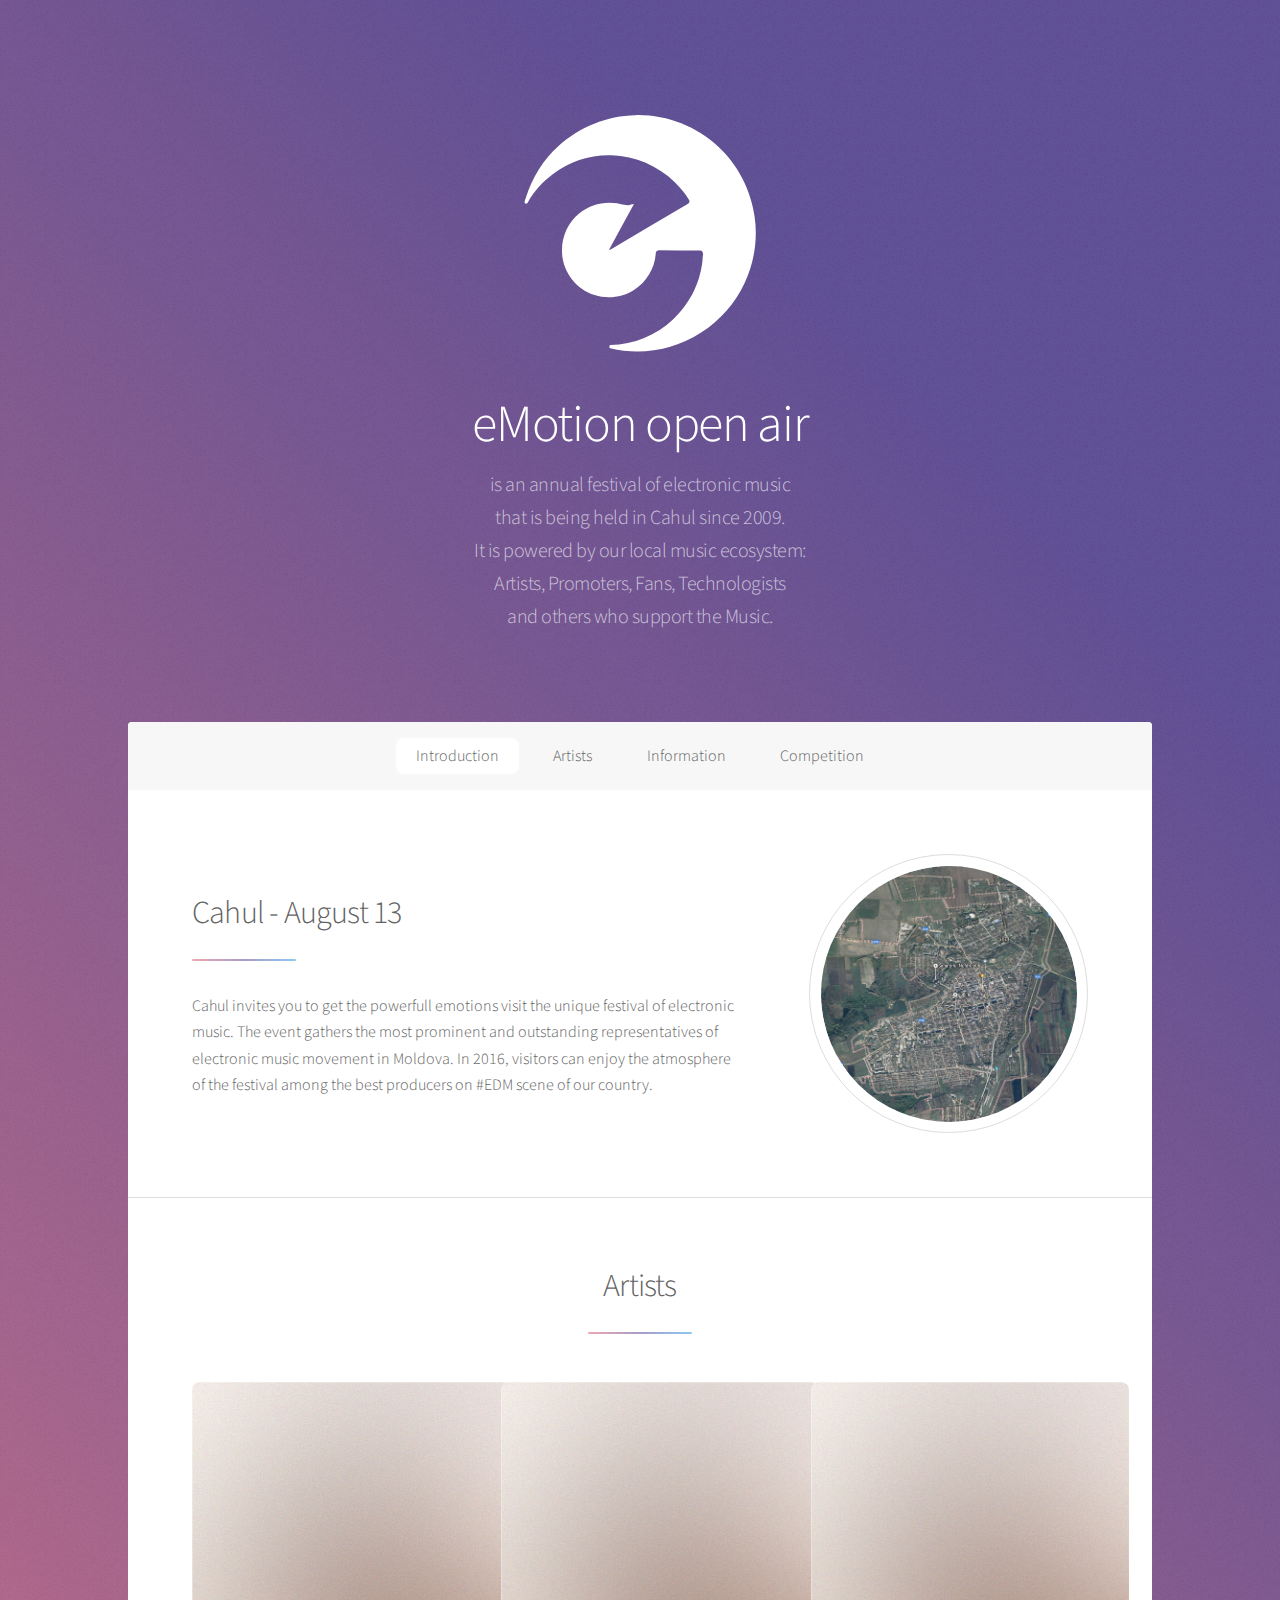
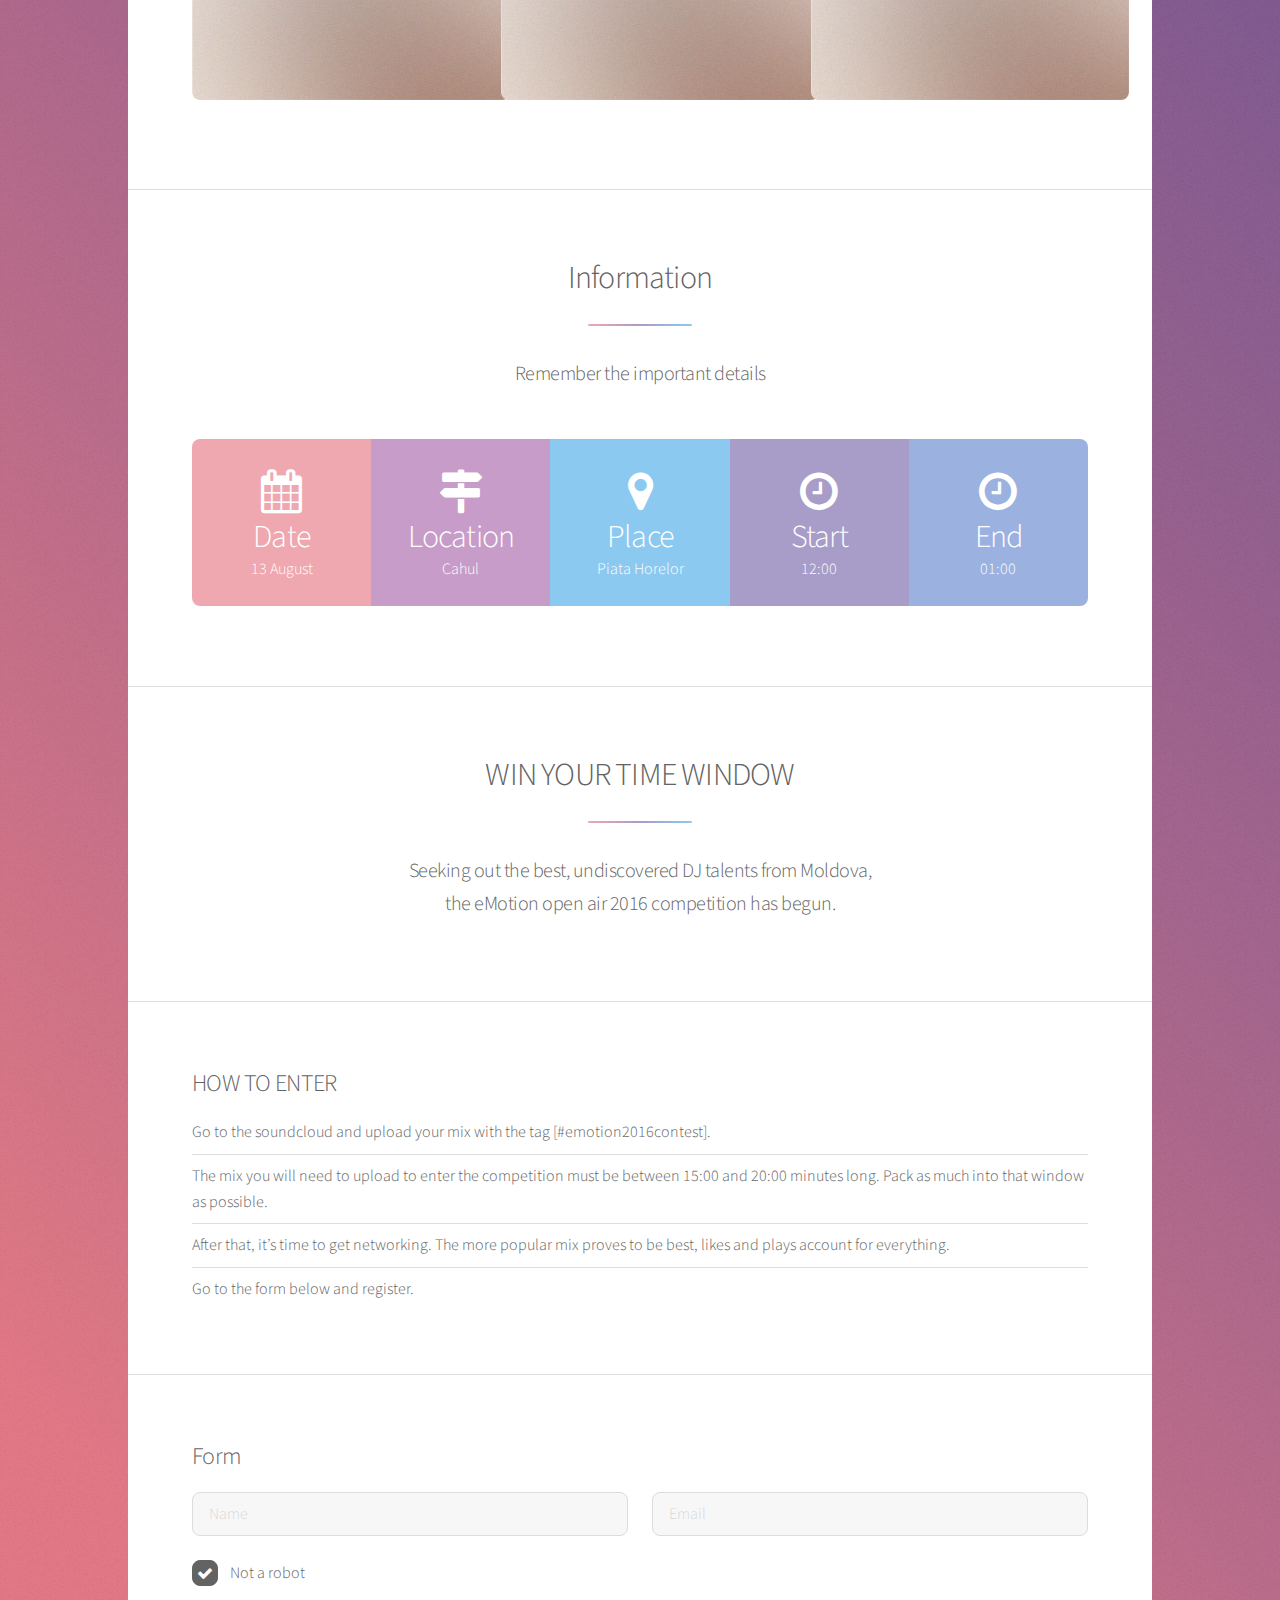
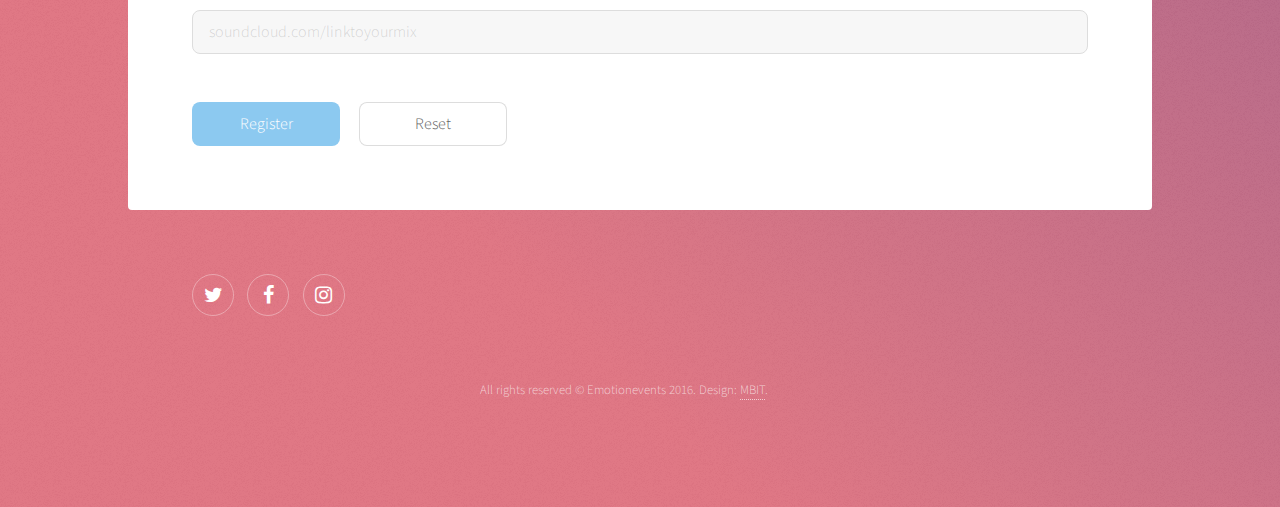
==== index.html @ 726da967 "a" ====
<!DOCTYPE HTML>
<html>
	<head>
		<title>eMotion open air 2016</title>
		<meta charset="utf-8" />
		<meta name="viewport" content="width=device-width, initial-scale=1" />
		<!--[if lte IE 8]><script src="assets/js/ie/html5shiv.js"></script><![endif]-->
		<link rel="stylesheet" href="assets/css/main.css" />
		<link rel="icon" type="image/svg+xml" href="favicon.svg">
		<!--[if lte IE 9]><link rel="stylesheet" href="assets/css/ie9.css" /><![endif]-->
		<!--[if lte IE 8]><link rel="stylesheet" href="assets/css/ie8.css" /><![endif]-->
	</head>
	<body>

		<!-- Wrapper -->
			<div id="wrapper">

				<!-- Header -->
					<header id="header" class="alt">
						<span class="logo"><img src="images/logo.svg" alt="" /></span>
						<h1>eMotion open air</h1>
						<p>is an annual festival of electronic music <br>that is being held in Cahul since 2009. <br> It is powered by our local music ecosystem: <br>Artists, Promoters, Fans, Technologists <br> and others who support the Music.</p>
					</header>

				<!-- Nav -->
					<nav id="nav">
						<ul>
							<li><a href="#intro" class="active">Introduction</a></li>
							<li><a href="#first">Artists</a></li>
							<li><a href="#second">Information</a></li>
							<li><a href="#cta">Competition</a></li>
						</ul>
					</nav>

				<!-- Main -->
					<div id="main">

						<!-- Introduction -->
							<section id="intro" class="main">
								<div class="spotlight">
									<div class="content">
										<header class="major">
											<h2>Cahul - August 13</h2>
										</header>
										<p>Cahul invites you to get the powerfull emotions 
visit the unique festival of electronic music. The event gathers the most prominent and outstanding representatives of electronic music movement in Moldova. 
In 2016, visitors can enjoy the atmosphere of the festival among the best producers on #EDM scene of our country.</p>
									</div>
									<span class="image"><img src="images/cahul.jpg" alt="" /></span>
								</div>
							</section>

						<!-- Heroes -->
							<section id="first" class="main special">
								<header class="major">
									<h2>Artists</h2>
								</header>
								<ul class="features">
									<li>
										<span class="image"><img src="images/pic01.jpg" alt="" /></span>
										<!-- <h3>Ipsum consequat</h3>
										<p>Sed lorem amet ipsum dolor et amet nullam consequat a feugiat consequat tempus veroeros sed consequat.</p>
									</li> -->
									<li>
										<span class="image"><img src="images/pic01.jpg" alt="" /></span>
										<!-- <h3>Amed sed feugiat</h3>
										<p>Sed lorem amet ipsum dolor et amet nullam consequat a feugiat consequat tempus veroeros sed consequat.</p> -->
									</li>
									<li>
										<span class="image"><img src="images/pic01.jpg" alt="" /></span>
										<!-- <h3>Dolor nullam</h3>
										<p>Sed lorem amet ipsum dolor et amet nullam consequat a feugiat consequat tempus veroeros sed consequat.</p> -->
									</li>
								</ul>
								<!-- <footer class="major">
									<ul class="actions">
										<li><a href="generic.html" class="button">Learn More</a></li>
									</ul>
								</footer> -->
							</section>

						<!-- Second Section -->
							<section id="second" class="main special">
								<header class="major">
									<h2>Information</h2>
									<p>Remember the important details<br /></p>
								</header>
								<ul class="statistics">
									<li class="style1">
										<span class="icon fa-calendar"></span>
										<strong>Date</strong> 13 August
									</li>
									<li class="style2">
										<span class="icon fa-map-signs"></span>
										<strong>Location</strong> Cahul
									</li>
									<li class="style5">
										<span class="icon fa-map-marker"></span>
										<strong>Place</strong> Piata Horelor
									</li>
									<li class="style3">
										<span class="icon fa-clock-o"></span>
										<strong>Start</strong> 12:00
									</li>
									<li class="style4">
										<span class="icon fa-clock-o"></span>
										<strong>End</strong> 01:00
									</li>

								</ul><!-- 
								<p class="content">Nam elementum nisl et mi a commodo porttitor. Morbi sit amet nisl eu arcu faucibus hendrerit vel a risus. Nam a orci mi, elementum ac arcu sit amet, fermentum pellentesque et purus. Integer maximus varius lorem, sed convallis diam accumsan sed. Etiam porttitor placerat sapien, sed eleifend a enim pulvinar faucibus semper quis ut arcu. Ut non nisl a mollis est efficitur vestibulum. Integer eget purus nec nulla mattis et accumsan ut magna libero. Morbi auctor iaculis porttitor. Sed ut magna ac risus et hendrerit scelerisque. Praesent eleifend lacus in lectus aliquam porta. Cras eu ornare dui curabitur lacinia.</p>
								<footer class="major">
									<ul class="actions">
										<li><a href="generic.html" class="button">Learn More</a></li>
									</ul>
								</footer> -->
							</section>

						<!-- Get Started -->
							<section id="cta" class="main special">
								<header class="major">
									<h2>WIN YOUR TIME WINDOW</h2>
									<p>Seeking out the best, undiscovered DJ talents from Moldova, <br />
									the eMotion open air 2016 competition has begun.</p>
								</header>
								</section>
							<section  class="main">
								<h2>HOW TO ENTER</h2>
									<ul class="alt">
										<li>Go to the soundcloud and upload your mix with the tag [#emotion2016contest].</li>
										<li>The mix you will need to upload to enter the competition must be between 15:00 and 20:00 minutes long. Pack as much into that window as possible.</li>
										<li>After that, it’s time to get networking. The more popular mix proves to be best, likes and plays account for everything.</li>
										<li>Go to the form below and register.</li>
										</ul>

			
							</section>
						<!-- FORM -->
							<section id="content" class="main">
										<h2>Form</h2>
										<form method="post" action="https://formspree.io/lxmbit@gmail.com">
											<div class="row uniform">
												<div class="6u 12u$(xsmall)">
													<input type="text" name="name" id="name" value="" placeholder="Name">
												</div>
												<div class="6u$ 12u$(xsmall)">
													<input type="email" name="email" id="email" value="" placeholder="Email">
												</div>

												<div class="6u$ 12u$(small)">
													<input type="checkbox" id="demo-human" name="demo-human" checked="">
													<label for="demo-human">Not a robot</label>
												</div>
												<div class="12u$">
													<input type="text" name="sclink" id="sclink" value="" placeholder="soundcloud.com/linktoyourmix">
												</div>
												<div class="12u$">
													<input type="hidden" name="_subject" value="New Contest Submission!">
												</div>

												<div class="12u$">
													<ul class="actions">
														<li><input type="submit" value="Register" class="special"></li>
														<li><input type="reset" value="Reset"></li>
													</ul>
												</div>
											</div>
										</form>
							</section>

					</div>

				<!-- Footer -->
					<footer id="footer">
						<!-- <section>
							<h2>Aliquam sed mauris</h2>
							<p>Sed lorem ipsum dolor sit amet et nullam consequat feugiat consequat magna adipiscing tempus etiam dolore veroeros. eget dapibus mauris. Cras aliquet, nisl ut viverra sollicitudin, ligula erat egestas velit, vitae tincidunt odio.</p>
							<ul class="actions">
								<li><a href="generic.html" class="button">Learn More</a></li>
							</ul>
						</section> -->
						<section>
							<!-- <h2>Etiam feugiat</h2>
							<dl class="alt">
								<dt>Address</dt>
								<dd>1234 Somewhere Road &bull; Nashville, TN 00000 &bull; USA</dd>
								<dt>Phone</dt>
								<dd>(000) 000-0000 x 0000</dd>
								<dt>Email</dt>
								<dd><a href="#">information@untitled.tld</a></dd>
							</dl> -->
							<ul class="icons">
								<li><a href="#" class="icon fa-twitter alt"><span class="label">Twitter</span></a></li>
								<li><a href="https://fb.com/emotioneventsmd" class="icon fa-facebook alt"><span class="label">Facebook</span></a></li>
								<li><a href="#" class="icon fa-instagram alt"><span class="label">Instagram</span></a></li>
							</ul>
						</section>
						<p class="copyright">All rights reserved &copy; Emotionevents 2016. Design: <a href="https://mbit.ws">MBIT</a>.</p>
					</footer>

			</div>

		<!-- Scripts -->
			<script src="assets/js/jquery.min.js"></script>
			<script src="assets/js/jquery.scrollex.min.js"></script>
			<script src="assets/js/jquery.scrolly.min.js"></script>
			<script src="assets/js/skel.min.js"></script>
			<script src="assets/js/util.js"></script>
			<!--[if lte IE 8]><script src="assets/js/ie/respond.min.js"></script><![endif]-->
			<script src="assets/js/main.js"></script>

	</body>
</html>
---- assets/css/main.css ----
@import url(font-awesome.min.css);

@import "https://fonts.googleapis.com/css?family=Source+Sans+Pro:300,400";

/*
	Stellar by HTML5 UP
	html5up.net | @ajlkn
	Free for personal and commercial use under the CCA 3.0 license (html5up.net/license)
*/

/* Reset */

html, body, div, span, applet, object, iframe, h1, h2, h3, h4, h5, h6, p, blockquote, pre, a, abbr, acronym, address, big, cite, code, del, dfn, em, img, ins, kbd, q, s, samp, small, strike, strong, sub, sup, tt, var, b, u, i, center, dl, dt, dd, ol, ul, li, fieldset, form, label, legend, table, caption, tbody, tfoot, thead, tr, th, td, article, aside, canvas, details, embed, figure, figcaption, footer, header, hgroup, menu, nav, output, ruby, section, summary, time, mark, audio, video {
	margin: 0;
	padding: 0;
	border: 0;
	font-size: 100%;
	font: inherit;
	vertical-align: baseline;
}

article, aside, details, figcaption, figure, footer, header, hgroup, menu, nav, section {
	display: block;
}

body {
	line-height: 1;
}

ol, ul {
	list-style: none;
}

blockquote, q {
	quotes: none;
}

blockquote:before, blockquote:after, q:before, q:after {
	content: '';
	content: none;
}

table {
	border-collapse: collapse;
	border-spacing: 0;
}

body {
	-webkit-text-size-adjust: none;
}

/* Box Model */

*, *:before, *:after {
	-moz-box-sizing: border-box;
	-webkit-box-sizing: border-box;
	box-sizing: border-box;
}

/* Grid */

.row {
	border-bottom: solid 1px transparent;
	-moz-box-sizing: border-box;
	-webkit-box-sizing: border-box;
	box-sizing: border-box;
}

.row > * {
	float: left;
	-moz-box-sizing: border-box;
	-webkit-box-sizing: border-box;
	box-sizing: border-box;
}

.row:after, .row:before {
	content: '';
	display: block;
	clear: both;
	height: 0;
}

.row.uniform > * > :first-child {
	margin-top: 0;
}

.row.uniform > * > :last-child {
	margin-bottom: 0;
}

.row.\30 \25  > * {
	padding: 0 0 0 0em;
}

.row.\30 \25 {
	margin: 0 0 -1px 0em;
}

.row.uniform.\30 \25  > * {
	padding: 0em 0 0 0em;
}

.row.uniform.\30 \25 {
	margin: 0em 0 -1px 0em;
}

.row > * {
	padding: 0 0 0 1.5em;
}

.row {
	margin: 0 0 -1px -1.5em;
}

.row.uniform > * {
	padding: 1.5em 0 0 1.5em;
}

.row.uniform {
	margin: -1.5em 0 -1px -1.5em;
}

.row.\32 00\25  > * {
	padding: 0 0 0 3em;
}

.row.\32 00\25 {
	margin: 0 0 -1px -3em;
}

.row.uniform.\32 00\25  > * {
	padding: 3em 0 0 3em;
}

.row.uniform.\32 00\25 {
	margin: -3em 0 -1px -3em;
}

.row.\31 50\25  > * {
	padding: 0 0 0 2.25em;
}

.row.\31 50\25 {
	margin: 0 0 -1px -2.25em;
}

.row.uniform.\31 50\25  > * {
	padding: 2.25em 0 0 2.25em;
}

.row.uniform.\31 50\25 {
	margin: -2.25em 0 -1px -2.25em;
}

.row.\35 0\25  > * {
	padding: 0 0 0 0.75em;
}

.row.\35 0\25 {
	margin: 0 0 -1px -0.75em;
}

.row.uniform.\35 0\25  > * {
	padding: 0.75em 0 0 0.75em;
}

.row.uniform.\35 0\25 {
	margin: -0.75em 0 -1px -0.75em;
}

.row.\32 5\25  > * {
	padding: 0 0 0 0.375em;
}

.row.\32 5\25 {
	margin: 0 0 -1px -0.375em;
}

.row.uniform.\32 5\25  > * {
	padding: 0.375em 0 0 0.375em;
}

.row.uniform.\32 5\25 {
	margin: -0.375em 0 -1px -0.375em;
}

.\31 2u, .\31 2u\24 {
	width: 100%;
	clear: none;
	margin-left: 0;
}

.\31 1u, .\31 1u\24 {
	width: 91.6666666667%;
	clear: none;
	margin-left: 0;
}

.\31 0u, .\31 0u\24 {
	width: 83.3333333333%;
	clear: none;
	margin-left: 0;
}

.\39 u, .\39 u\24 {
	width: 75%;
	clear: none;
	margin-left: 0;
}

.\38 u, .\38 u\24 {
	width: 66.6666666667%;
	clear: none;
	margin-left: 0;
}

.\37 u, .\37 u\24 {
	width: 58.3333333333%;
	clear: none;
	margin-left: 0;
}

.\36 u, .\36 u\24 {
	width: 50%;
	clear: none;
	margin-left: 0;
}

.\35 u, .\35 u\24 {
	width: 41.6666666667%;
	clear: none;
	margin-left: 0;
}

.\34 u, .\34 u\24 {
	width: 33.3333333333%;
	clear: none;
	margin-left: 0;
}

.\33 u, .\33 u\24 {
	width: 25%;
	clear: none;
	margin-left: 0;
}

.\32 u, .\32 u\24 {
	width: 16.6666666667%;
	clear: none;
	margin-left: 0;
}

.\31 u, .\31 u\24 {
	width: 8.3333333333%;
	clear: none;
	margin-left: 0;
}

.\31 2u\24  + *,
.\31 1u\24  + *,
.\31 0u\24  + *,
.\39 u\24  + *,
.\38 u\24  + *,
.\37 u\24  + *,
.\36 u\24  + *,
.\35 u\24  + *,
.\34 u\24  + *,
.\33 u\24  + *,
.\32 u\24  + *,
.\31 u\24  + * {
	clear: left;
}

.\-11u {
	margin-left: 91.66667%;
}

.\-10u {
	margin-left: 83.33333%;
}

.\-9u {
	margin-left: 75%;
}

.\-8u {
	margin-left: 66.66667%;
}

.\-7u {
	margin-left: 58.33333%;
}

.\-6u {
	margin-left: 50%;
}

.\-5u {
	margin-left: 41.66667%;
}

.\-4u {
	margin-left: 33.33333%;
}

.\-3u {
	margin-left: 25%;
}

.\-2u {
	margin-left: 16.66667%;
}

.\-1u {
	margin-left: 8.33333%;
}

@media screen and (max-width: 1680px) {
	.row > * {
		padding: 0 0 0 1.5em;
	}

	.row {
		margin: 0 0 -1px -1.5em;
	}

	.row.uniform > * {
		padding: 1.5em 0 0 1.5em;
	}

	.row.uniform {
		margin: -1.5em 0 -1px -1.5em;
	}

	.row.\32 00\25  > * {
		padding: 0 0 0 3em;
	}

	.row.\32 00\25 {
		margin: 0 0 -1px -3em;
	}

	.row.uniform.\32 00\25  > * {
		padding: 3em 0 0 3em;
	}

	.row.uniform.\32 00\25 {
		margin: -3em 0 -1px -3em;
	}

	.row.\31 50\25  > * {
		padding: 0 0 0 2.25em;
	}

	.row.\31 50\25 {
		margin: 0 0 -1px -2.25em;
	}

	.row.uniform.\31 50\25  > * {
		padding: 2.25em 0 0 2.25em;
	}

	.row.uniform.\31 50\25 {
		margin: -2.25em 0 -1px -2.25em;
	}

	.row.\35 0\25  > * {
		padding: 0 0 0 0.75em;
	}

	.row.\35 0\25 {
		margin: 0 0 -1px -0.75em;
	}

	.row.uniform.\35 0\25  > * {
		padding: 0.75em 0 0 0.75em;
	}

	.row.uniform.\35 0\25 {
		margin: -0.75em 0 -1px -0.75em;
	}

	.row.\32 5\25  > * {
		padding: 0 0 0 0.375em;
	}

	.row.\32 5\25 {
		margin: 0 0 -1px -0.375em;
	}

	.row.uniform.\32 5\25  > * {
		padding: 0.375em 0 0 0.375em;
	}

	.row.uniform.\32 5\25 {
		margin: -0.375em 0 -1px -0.375em;
	}

	.\31 2u\28xlarge\29, .\31 2u\24\28xlarge\29 {
		width: 100%;
		clear: none;
		margin-left: 0;
	}

	.\31 1u\28xlarge\29, .\31 1u\24\28xlarge\29 {
		width: 91.6666666667%;
		clear: none;
		margin-left: 0;
	}

	.\31 0u\28xlarge\29, .\31 0u\24\28xlarge\29 {
		width: 83.3333333333%;
		clear: none;
		margin-left: 0;
	}

	.\39 u\28xlarge\29, .\39 u\24\28xlarge\29 {
		width: 75%;
		clear: none;
		margin-left: 0;
	}

	.\38 u\28xlarge\29, .\38 u\24\28xlarge\29 {
		width: 66.6666666667%;
		clear: none;
		margin-left: 0;
	}

	.\37 u\28xlarge\29, .\37 u\24\28xlarge\29 {
		width: 58.3333333333%;
		clear: none;
		margin-left: 0;
	}

	.\36 u\28xlarge\29, .\36 u\24\28xlarge\29 {
		width: 50%;
		clear: none;
		margin-left: 0;
	}

	.\35 u\28xlarge\29, .\35 u\24\28xlarge\29 {
		width: 41.6666666667%;
		clear: none;
		margin-left: 0;
	}

	.\34 u\28xlarge\29, .\34 u\24\28xlarge\29 {
		width: 33.3333333333%;
		clear: none;
		margin-left: 0;
	}

	.\33 u\28xlarge\29, .\33 u\24\28xlarge\29 {
		width: 25%;
		clear: none;
		margin-left: 0;
	}

	.\32 u\28xlarge\29, .\32 u\24\28xlarge\29 {
		width: 16.6666666667%;
		clear: none;
		margin-left: 0;
	}

	.\31 u\28xlarge\29, .\31 u\24\28xlarge\29 {
		width: 8.3333333333%;
		clear: none;
		margin-left: 0;
	}

	.\31 2u\24\28xlarge\29  + *,
	.\31 1u\24\28xlarge\29  + *,
	.\31 0u\24\28xlarge\29  + *,
	.\39 u\24\28xlarge\29  + *,
	.\38 u\24\28xlarge\29  + *,
	.\37 u\24\28xlarge\29  + *,
	.\36 u\24\28xlarge\29  + *,
	.\35 u\24\28xlarge\29  + *,
	.\34 u\24\28xlarge\29  + *,
	.\33 u\24\28xlarge\29  + *,
	.\32 u\24\28xlarge\29  + *,
	.\31 u\24\28xlarge\29  + * {
		clear: left;
	}

	.\-11u\28xlarge\29 {
		margin-left: 91.66667%;
	}

	.\-10u\28xlarge\29 {
		margin-left: 83.33333%;
	}

	.\-9u\28xlarge\29 {
		margin-left: 75%;
	}

	.\-8u\28xlarge\29 {
		margin-left: 66.66667%;
	}

	.\-7u\28xlarge\29 {
		margin-left: 58.33333%;
	}

	.\-6u\28xlarge\29 {
		margin-left: 50%;
	}

	.\-5u\28xlarge\29 {
		margin-left: 41.66667%;
	}

	.\-4u\28xlarge\29 {
		margin-left: 33.33333%;
	}

	.\-3u\28xlarge\29 {
		margin-left: 25%;
	}

	.\-2u\28xlarge\29 {
		margin-left: 16.66667%;
	}

	.\-1u\28xlarge\29 {
		margin-left: 8.33333%;
	}
}

@media screen and (max-width: 1280px) {
	.row > * {
		padding: 0 0 0 1.5em;
	}

	.row {
		margin: 0 0 -1px -1.5em;
	}

	.row.uniform > * {
		padding: 1.5em 0 0 1.5em;
	}

	.row.uniform {
		margin: -1.5em 0 -1px -1.5em;
	}

	.row.\32 00\25  > * {
		padding: 0 0 0 3em;
	}

	.row.\32 00\25 {
		margin: 0 0 -1px -3em;
	}

	.row.uniform.\32 00\25  > * {
		padding: 3em 0 0 3em;
	}

	.row.uniform.\32 00\25 {
		margin: -3em 0 -1px -3em;
	}

	.row.\31 50\25  > * {
		padding: 0 0 0 2.25em;
	}

	.row.\31 50\25 {
		margin: 0 0 -1px -2.25em;
	}

	.row.uniform.\31 50\25  > * {
		padding: 2.25em 0 0 2.25em;
	}

	.row.uniform.\31 50\25 {
		margin: -2.25em 0 -1px -2.25em;
	}

	.row.\35 0\25  > * {
		padding: 0 0 0 0.75em;
	}

	.row.\35 0\25 {
		margin: 0 0 -1px -0.75em;
	}

	.row.uniform.\35 0\25  > * {
		padding: 0.75em 0 0 0.75em;
	}

	.row.uniform.\35 0\25 {
		margin: -0.75em 0 -1px -0.75em;
	}

	.row.\32 5\25  > * {
		padding: 0 0 0 0.375em;
	}

	.row.\32 5\25 {
		margin: 0 0 -1px -0.375em;
	}

	.row.uniform.\32 5\25  > * {
		padding: 0.375em 0 0 0.375em;
	}

	.row.uniform.\32 5\25 {
		margin: -0.375em 0 -1px -0.375em;
	}

	.\31 2u\28large\29, .\31 2u\24\28large\29 {
		width: 100%;
		clear: none;
		margin-left: 0;
	}

	.\31 1u\28large\29, .\31 1u\24\28large\29 {
		width: 91.6666666667%;
		clear: none;
		margin-left: 0;
	}

	.\31 0u\28large\29, .\31 0u\24\28large\29 {
		width: 83.3333333333%;
		clear: none;
		margin-left: 0;
	}

	.\39 u\28large\29, .\39 u\24\28large\29 {
		width: 75%;
		clear: none;
		margin-left: 0;
	}

	.\38 u\28large\29, .\38 u\24\28large\29 {
		width: 66.6666666667%;
		clear: none;
		margin-left: 0;
	}

	.\37 u\28large\29, .\37 u\24\28large\29 {
		width: 58.3333333333%;
		clear: none;
		margin-left: 0;
	}

	.\36 u\28large\29, .\36 u\24\28large\29 {
		width: 50%;
		clear: none;
		margin-left: 0;
	}

	.\35 u\28large\29, .\35 u\24\28large\29 {
		width: 41.6666666667%;
		clear: none;
		margin-left: 0;
	}

	.\34 u\28large\29, .\34 u\24\28large\29 {
		width: 33.3333333333%;
		clear: none;
		margin-left: 0;
	}

	.\33 u\28large\29, .\33 u\24\28large\29 {
		width: 25%;
		clear: none;
		margin-left: 0;
	}

	.\32 u\28large\29, .\32 u\24\28large\29 {
		width: 16.6666666667%;
		clear: none;
		margin-left: 0;
	}

	.\31 u\28large\29, .\31 u\24\28large\29 {
		width: 8.3333333333%;
		clear: none;
		margin-left: 0;
	}

	.\31 2u\24\28large\29  + *,
	.\31 1u\24\28large\29  + *,
	.\31 0u\24\28large\29  + *,
	.\39 u\24\28large\29  + *,
	.\38 u\24\28large\29  + *,
	.\37 u\24\28large\29  + *,
	.\36 u\24\28large\29  + *,
	.\35 u\24\28large\29  + *,
	.\34 u\24\28large\29  + *,
	.\33 u\24\28large\29  + *,
	.\32 u\24\28large\29  + *,
	.\31 u\24\28large\29  + * {
		clear: left;
	}

	.\-11u\28large\29 {
		margin-left: 91.66667%;
	}

	.\-10u\28large\29 {
		margin-left: 83.33333%;
	}

	.\-9u\28large\29 {
		margin-left: 75%;
	}

	.\-8u\28large\29 {
		margin-left: 66.66667%;
	}

	.\-7u\28large\29 {
		margin-left: 58.33333%;
	}

	.\-6u\28large\29 {
		margin-left: 50%;
	}

	.\-5u\28large\29 {
		margin-left: 41.66667%;
	}

	.\-4u\28large\29 {
		margin-left: 33.33333%;
	}

	.\-3u\28large\29 {
		margin-left: 25%;
	}

	.\-2u\28large\29 {
		margin-left: 16.66667%;
	}

	.\-1u\28large\29 {
		margin-left: 8.33333%;
	}
}

@media screen and (max-width: 980px) {
	.row > * {
		padding: 0 0 0 1.5em;
	}

	.row {
		margin: 0 0 -1px -1.5em;
	}

	.row.uniform > * {
		padding: 1.5em 0 0 1.5em;
	}

	.row.uniform {
		margin: -1.5em 0 -1px -1.5em;
	}

	.row.\32 00\25  > * {
		padding: 0 0 0 3em;
	}

	.row.\32 00\25 {
		margin: 0 0 -1px -3em;
	}

	.row.uniform.\32 00\25  > * {
		padding: 3em 0 0 3em;
	}

	.row.uniform.\32 00\25 {
		margin: -3em 0 -1px -3em;
	}

	.row.\31 50\25  > * {
		padding: 0 0 0 2.25em;
	}

	.row.\31 50\25 {
		margin: 0 0 -1px -2.25em;
	}

	.row.uniform.\31 50\25  > * {
		padding: 2.25em 0 0 2.25em;
	}

	.row.uniform.\31 50\25 {
		margin: -2.25em 0 -1px -2.25em;
	}

	.row.\35 0\25  > * {
		padding: 0 0 0 0.75em;
	}

	.row.\35 0\25 {
		margin: 0 0 -1px -0.75em;
	}

	.row.uniform.\35 0\25  > * {
		padding: 0.75em 0 0 0.75em;
	}

	.row.uniform.\35 0\25 {
		margin: -0.75em 0 -1px -0.75em;
	}

	.row.\32 5\25  > * {
		padding: 0 0 0 0.375em;
	}

	.row.\32 5\25 {
		margin: 0 0 -1px -0.375em;
	}

	.row.uniform.\32 5\25  > * {
		padding: 0.375em 0 0 0.375em;
	}

	.row.uniform.\32 5\25 {
		margin: -0.375em 0 -1px -0.375em;
	}

	.\31 2u\28medium\29, .\31 2u\24\28medium\29 {
		width: 100%;
		clear: none;
		margin-left: 0;
	}

	.\31 1u\28medium\29, .\31 1u\24\28medium\29 {
		width: 91.6666666667%;
		clear: none;
		margin-left: 0;
	}

	.\31 0u\28medium\29, .\31 0u\24\28medium\29 {
		width: 83.3333333333%;
		clear: none;
		margin-left: 0;
	}

	.\39 u\28medium\29, .\39 u\24\28medium\29 {
		width: 75%;
		clear: none;
		margin-left: 0;
	}

	.\38 u\28medium\29, .\38 u\24\28medium\29 {
		width: 66.6666666667%;
		clear: none;
		margin-left: 0;
	}

	.\37 u\28medium\29, .\37 u\24\28medium\29 {
		width: 58.3333333333%;
		clear: none;
		margin-left: 0;
	}

	.\36 u\28medium\29, .\36 u\24\28medium\29 {
		width: 50%;
		clear: none;
		margin-left: 0;
	}

	.\35 u\28medium\29, .\35 u\24\28medium\29 {
		width: 41.6666666667%;
		clear: none;
		margin-left: 0;
	}

	.\34 u\28medium\29, .\34 u\24\28medium\29 {
		width: 33.3333333333%;
		clear: none;
		margin-left: 0;
	}

	.\33 u\28medium\29, .\33 u\24\28medium\29 {
		width: 25%;
		clear: none;
		margin-left: 0;
	}

	.\32 u\28medium\29, .\32 u\24\28medium\29 {
		width: 16.6666666667%;
		clear: none;
		margin-left: 0;
	}

	.\31 u\28medium\29, .\31 u\24\28medium\29 {
		width: 8.3333333333%;
		clear: none;
		margin-left: 0;
	}

	.\31 2u\24\28medium\29  + *,
	.\31 1u\24\28medium\29  + *,
	.\31 0u\24\28medium\29  + *,
	.\39 u\24\28medium\29  + *,
	.\38 u\24\28medium\29  + *,
	.\37 u\24\28medium\29  + *,
	.\36 u\24\28medium\29  + *,
	.\35 u\24\28medium\29  + *,
	.\34 u\24\28medium\29  + *,
	.\33 u\24\28medium\29  + *,
	.\32 u\24\28medium\29  + *,
	.\31 u\24\28medium\29  + * {
		clear: left;
	}

	.\-11u\28medium\29 {
		margin-left: 91.66667%;
	}

	.\-10u\28medium\29 {
		margin-left: 83.33333%;
	}

	.\-9u\28medium\29 {
		margin-left: 75%;
	}

	.\-8u\28medium\29 {
		margin-left: 66.66667%;
	}

	.\-7u\28medium\29 {
		margin-left: 58.33333%;
	}

	.\-6u\28medium\29 {
		margin-left: 50%;
	}

	.\-5u\28medium\29 {
		margin-left: 41.66667%;
	}

	.\-4u\28medium\29 {
		margin-left: 33.33333%;
	}

	.\-3u\28medium\29 {
		margin-left: 25%;
	}

	.\-2u\28medium\29 {
		margin-left: 16.66667%;
	}

	.\-1u\28medium\29 {
		margin-left: 8.33333%;
	}
}

@media screen and (max-width: 736px) {
	.row > * {
		padding: 0 0 0 1em;
	}

	.row {
		margin: 0 0 -1px -1em;
	}

	.row.uniform > * {
		padding: 1em 0 0 1em;
	}

	.row.uniform {
		margin: -1em 0 -1px -1em;
	}

	.row.\32 00\25  > * {
		padding: 0 0 0 2em;
	}

	.row.\32 00\25 {
		margin: 0 0 -1px -2em;
	}

	.row.uniform.\32 00\25  > * {
		padding: 2em 0 0 2em;
	}

	.row.uniform.\32 00\25 {
		margin: -2em 0 -1px -2em;
	}

	.row.\31 50\25  > * {
		padding: 0 0 0 1.5em;
	}

	.row.\31 50\25 {
		margin: 0 0 -1px -1.5em;
	}

	.row.uniform.\31 50\25  > * {
		padding: 1.5em 0 0 1.5em;
	}

	.row.uniform.\31 50\25 {
		margin: -1.5em 0 -1px -1.5em;
	}

	.row.\35 0\25  > * {
		padding: 0 0 0 0.5em;
	}

	.row.\35 0\25 {
		margin: 0 0 -1px -0.5em;
	}

	.row.uniform.\35 0\25  > * {
		padding: 0.5em 0 0 0.5em;
	}

	.row.uniform.\35 0\25 {
		margin: -0.5em 0 -1px -0.5em;
	}

	.row.\32 5\25  > * {
		padding: 0 0 0 0.25em;
	}

	.row.\32 5\25 {
		margin: 0 0 -1px -0.25em;
	}

	.row.uniform.\32 5\25  > * {
		padding: 0.25em 0 0 0.25em;
	}

	.row.uniform.\32 5\25 {
		margin: -0.25em 0 -1px -0.25em;
	}

	.\31 2u\28small\29, .\31 2u\24\28small\29 {
		width: 100%;
		clear: none;
		margin-left: 0;
	}

	.\31 1u\28small\29, .\31 1u\24\28small\29 {
		width: 91.6666666667%;
		clear: none;
		margin-left: 0;
	}

	.\31 0u\28small\29, .\31 0u\24\28small\29 {
		width: 83.3333333333%;
		clear: none;
		margin-left: 0;
	}

	.\39 u\28small\29, .\39 u\24\28small\29 {
		width: 75%;
		clear: none;
		margin-left: 0;
	}

	.\38 u\28small\29, .\38 u\24\28small\29 {
		width: 66.6666666667%;
		clear: none;
		margin-left: 0;
	}

	.\37 u\28small\29, .\37 u\24\28small\29 {
		width: 58.3333333333%;
		clear: none;
		margin-left: 0;
	}

	.\36 u\28small\29, .\36 u\24\28small\29 {
		width: 50%;
		clear: none;
		margin-left: 0;
	}

	.\35 u\28small\29, .\35 u\24\28small\29 {
		width: 41.6666666667%;
		clear: none;
		margin-left: 0;
	}

	.\34 u\28small\29, .\34 u\24\28small\29 {
		width: 33.3333333333%;
		clear: none;
		margin-left: 0;
	}

	.\33 u\28small\29, .\33 u\24\28small\29 {
		width: 25%;
		clear: none;
		margin-left: 0;
	}

	.\32 u\28small\29, .\32 u\24\28small\29 {
		width: 16.6666666667%;
		clear: none;
		margin-left: 0;
	}

	.\31 u\28small\29, .\31 u\24\28small\29 {
		width: 8.3333333333%;
		clear: none;
		margin-left: 0;
	}

	.\31 2u\24\28small\29  + *,
	.\31 1u\24\28small\29  + *,
	.\31 0u\24\28small\29  + *,
	.\39 u\24\28small\29  + *,
	.\38 u\24\28small\29  + *,
	.\37 u\24\28small\29  + *,
	.\36 u\24\28small\29  + *,
	.\35 u\24\28small\29  + *,
	.\34 u\24\28small\29  + *,
	.\33 u\24\28small\29  + *,
	.\32 u\24\28small\29  + *,
	.\31 u\24\28small\29  + * {
		clear: left;
	}

	.\-11u\28small\29 {
		margin-left: 91.66667%;
	}

	.\-10u\28small\29 {
		margin-left: 83.33333%;
	}

	.\-9u\28small\29 {
		margin-left: 75%;
	}

	.\-8u\28small\29 {
		margin-left: 66.66667%;
	}

	.\-7u\28small\29 {
		margin-left: 58.33333%;
	}

	.\-6u\28small\29 {
		margin-left: 50%;
	}

	.\-5u\28small\29 {
		margin-left: 41.66667%;
	}

	.\-4u\28small\29 {
		margin-left: 33.33333%;
	}

	.\-3u\28small\29 {
		margin-left: 25%;
	}

	.\-2u\28small\29 {
		margin-left: 16.66667%;
	}

	.\-1u\28small\29 {
		margin-left: 8.33333%;
	}
}

@media screen and (max-width: 480px) {
	.row > * {
		padding: 0 0 0 1em;
	}

	.row {
		margin: 0 0 -1px -1em;
	}

	.row.uniform > * {
		padding: 1em 0 0 1em;
	}

	.row.uniform {
		margin: -1em 0 -1px -1em;
	}

	.row.\32 00\25  > * {
		padding: 0 0 0 2em;
	}

	.row.\32 00\25 {
		margin: 0 0 -1px -2em;
	}

	.row.uniform.\32 00\25  > * {
		padding: 2em 0 0 2em;
	}

	.row.uniform.\32 00\25 {
		margin: -2em 0 -1px -2em;
	}

	.row.\31 50\25  > * {
		padding: 0 0 0 1.5em;
	}

	.row.\31 50\25 {
		margin: 0 0 -1px -1.5em;
	}

	.row.uniform.\31 50\25  > * {
		padding: 1.5em 0 0 1.5em;
	}

	.row.uniform.\31 50\25 {
		margin: -1.5em 0 -1px -1.5em;
	}

	.row.\35 0\25  > * {
		padding: 0 0 0 0.5em;
	}

	.row.\35 0\25 {
		margin: 0 0 -1px -0.5em;
	}

	.row.uniform.\35 0\25  > * {
		padding: 0.5em 0 0 0.5em;
	}

	.row.uniform.\35 0\25 {
		margin: -0.5em 0 -1px -0.5em;
	}

	.row.\32 5\25  > * {
		padding: 0 0 0 0.25em;
	}

	.row.\32 5\25 {
		margin: 0 0 -1px -0.25em;
	}

	.row.uniform.\32 5\25  > * {
		padding: 0.25em 0 0 0.25em;
	}

	.row.uniform.\32 5\25 {
		margin: -0.25em 0 -1px -0.25em;
	}

	.\31 2u\28xsmall\29, .\31 2u\24\28xsmall\29 {
		width: 100%;
		clear: none;
		margin-left: 0;
	}

	.\31 1u\28xsmall\29, .\31 1u\24\28xsmall\29 {
		width: 91.6666666667%;
		clear: none;
		margin-left: 0;
	}

	.\31 0u\28xsmall\29, .\31 0u\24\28xsmall\29 {
		width: 83.3333333333%;
		clear: none;
		margin-left: 0;
	}

	.\39 u\28xsmall\29, .\39 u\24\28xsmall\29 {
		width: 75%;
		clear: none;
		margin-left: 0;
	}

	.\38 u\28xsmall\29, .\38 u\24\28xsmall\29 {
		width: 66.6666666667%;
		clear: none;
		margin-left: 0;
	}

	.\37 u\28xsmall\29, .\37 u\24\28xsmall\29 {
		width: 58.3333333333%;
		clear: none;
		margin-left: 0;
	}

	.\36 u\28xsmall\29, .\36 u\24\28xsmall\29 {
		width: 50%;
		clear: none;
		margin-left: 0;
	}

	.\35 u\28xsmall\29, .\35 u\24\28xsmall\29 {
		width: 41.6666666667%;
		clear: none;
		margin-left: 0;
	}

	.\34 u\28xsmall\29, .\34 u\24\28xsmall\29 {
		width: 33.3333333333%;
		clear: none;
		margin-left: 0;
	}

	.\33 u\28xsmall\29, .\33 u\24\28xsmall\29 {
		width: 25%;
		clear: none;
		margin-left: 0;
	}

	.\32 u\28xsmall\29, .\32 u\24\28xsmall\29 {
		width: 16.6666666667%;
		clear: none;
		margin-left: 0;
	}

	.\31 u\28xsmall\29, .\31 u\24\28xsmall\29 {
		width: 8.3333333333%;
		clear: none;
		margin-left: 0;
	}

	.\31 2u\24\28xsmall\29  + *,
	.\31 1u\24\28xsmall\29  + *,
	.\31 0u\24\28xsmall\29  + *,
	.\39 u\24\28xsmall\29  + *,
	.\38 u\24\28xsmall\29  + *,
	.\37 u\24\28xsmall\29  + *,
	.\36 u\24\28xsmall\29  + *,
	.\35 u\24\28xsmall\29  + *,
	.\34 u\24\28xsmall\29  + *,
	.\33 u\24\28xsmall\29  + *,
	.\32 u\24\28xsmall\29  + *,
	.\31 u\24\28xsmall\29  + * {
		clear: left;
	}

	.\-11u\28xsmall\29 {
		margin-left: 91.66667%;
	}

	.\-10u\28xsmall\29 {
		margin-left: 83.33333%;
	}

	.\-9u\28xsmall\29 {
		margin-left: 75%;
	}

	.\-8u\28xsmall\29 {
		margin-left: 66.66667%;
	}

	.\-7u\28xsmall\29 {
		margin-left: 58.33333%;
	}

	.\-6u\28xsmall\29 {
		margin-left: 50%;
	}

	.\-5u\28xsmall\29 {
		margin-left: 41.66667%;
	}

	.\-4u\28xsmall\29 {
		margin-left: 33.33333%;
	}

	.\-3u\28xsmall\29 {
		margin-left: 25%;
	}

	.\-2u\28xsmall\29 {
		margin-left: 16.66667%;
	}

	.\-1u\28xsmall\29 {
		margin-left: 8.33333%;
	}
}

@media screen and (max-width: 360px) {
	.row > * {
		padding: 0 0 0 1em;
	}

	.row {
		margin: 0 0 -1px -1em;
	}

	.row.uniform > * {
		padding: 1em 0 0 1em;
	}

	.row.uniform {
		margin: -1em 0 -1px -1em;
	}

	.row.\32 00\25  > * {
		padding: 0 0 0 2em;
	}

	.row.\32 00\25 {
		margin: 0 0 -1px -2em;
	}

	.row.uniform.\32 00\25  > * {
		padding: 2em 0 0 2em;
	}

	.row.uniform.\32 00\25 {
		margin: -2em 0 -1px -2em;
	}

	.row.\31 50\25  > * {
		padding: 0 0 0 1.5em;
	}

	.row.\31 50\25 {
		margin: 0 0 -1px -1.5em;
	}

	.row.uniform.\31 50\25  > * {
		padding: 1.5em 0 0 1.5em;
	}

	.row.uniform.\31 50\25 {
		margin: -1.5em 0 -1px -1.5em;
	}

	.row.\35 0\25  > * {
		padding: 0 0 0 0.5em;
	}

	.row.\35 0\25 {
		margin: 0 0 -1px -0.5em;
	}

	.row.uniform.\35 0\25  > * {
		padding: 0.5em 0 0 0.5em;
	}

	.row.uniform.\35 0\25 {
		margin: -0.5em 0 -1px -0.5em;
	}

	.row.\32 5\25  > * {
		padding: 0 0 0 0.25em;
	}

	.row.\32 5\25 {
		margin: 0 0 -1px -0.25em;
	}

	.row.uniform.\32 5\25  > * {
		padding: 0.25em 0 0 0.25em;
	}

	.row.uniform.\32 5\25 {
		margin: -0.25em 0 -1px -0.25em;
	}

	.\31 2u\28xxsmall\29, .\31 2u\24\28xxsmall\29 {
		width: 100%;
		clear: none;
		margin-left: 0;
	}

	.\31 1u\28xxsmall\29, .\31 1u\24\28xxsmall\29 {
		width: 91.6666666667%;
		clear: none;
		margin-left: 0;
	}

	.\31 0u\28xxsmall\29, .\31 0u\24\28xxsmall\29 {
		width: 83.3333333333%;
		clear: none;
		margin-left: 0;
	}

	.\39 u\28xxsmall\29, .\39 u\24\28xxsmall\29 {
		width: 75%;
		clear: none;
		margin-left: 0;
	}

	.\38 u\28xxsmall\29, .\38 u\24\28xxsmall\29 {
		width: 66.6666666667%;
		clear: none;
		margin-left: 0;
	}

	.\37 u\28xxsmall\29, .\37 u\24\28xxsmall\29 {
		width: 58.3333333333%;
		clear: none;
		margin-left: 0;
	}

	.\36 u\28xxsmall\29, .\36 u\24\28xxsmall\29 {
		width: 50%;
		clear: none;
		margin-left: 0;
	}

	.\35 u\28xxsmall\29, .\35 u\24\28xxsmall\29 {
		width: 41.6666666667%;
		clear: none;
		margin-left: 0;
	}

	.\34 u\28xxsmall\29, .\34 u\24\28xxsmall\29 {
		width: 33.3333333333%;
		clear: none;
		margin-left: 0;
	}

	.\33 u\28xxsmall\29, .\33 u\24\28xxsmall\29 {
		width: 25%;
		clear: none;
		margin-left: 0;
	}

	.\32 u\28xxsmall\29, .\32 u\24\28xxsmall\29 {
		width: 16.6666666667%;
		clear: none;
		margin-left: 0;
	}

	.\31 u\28xxsmall\29, .\31 u\24\28xxsmall\29 {
		width: 8.3333333333%;
		clear: none;
		margin-left: 0;
	}

	.\31 2u\24\28xxsmall\29  + *,
	.\31 1u\24\28xxsmall\29  + *,
	.\31 0u\24\28xxsmall\29  + *,
	.\39 u\24\28xxsmall\29  + *,
	.\38 u\24\28xxsmall\29  + *,
	.\37 u\24\28xxsmall\29  + *,
	.\36 u\24\28xxsmall\29  + *,
	.\35 u\24\28xxsmall\29  + *,
	.\34 u\24\28xxsmall\29  + *,
	.\33 u\24\28xxsmall\29  + *,
	.\32 u\24\28xxsmall\29  + *,
	.\31 u\24\28xxsmall\29  + * {
		clear: left;
	}

	.\-11u\28xxsmall\29 {
		margin-left: 91.66667%;
	}

	.\-10u\28xxsmall\29 {
		margin-left: 83.33333%;
	}

	.\-9u\28xxsmall\29 {
		margin-left: 75%;
	}

	.\-8u\28xxsmall\29 {
		margin-left: 66.66667%;
	}

	.\-7u\28xxsmall\29 {
		margin-left: 58.33333%;
	}

	.\-6u\28xxsmall\29 {
		margin-left: 50%;
	}

	.\-5u\28xxsmall\29 {
		margin-left: 41.66667%;
	}

	.\-4u\28xxsmall\29 {
		margin-left: 33.33333%;
	}

	.\-3u\28xxsmall\29 {
		margin-left: 25%;
	}

	.\-2u\28xxsmall\29 {
		margin-left: 16.66667%;
	}

	.\-1u\28xxsmall\29 {
		margin-left: 8.33333%;
	}
}

/* Basic */

@-ms-viewport {
	width: device-width;
}

body {
	-ms-overflow-style: scrollbar;
}

@media screen and (max-width: 480px) {
	html, body {
		min-width: 320px;
	}
}

body {
	background-color: #935d8c;
	background-image: url("images/overlay.png"), -moz-linear-gradient(45deg, #e37682 15%, #5f4d93 85%);
	background-image: url("images/overlay.png"), -webkit-linear-gradient(45deg, #e37682 15%, #5f4d93 85%);
	background-image: url("images/overlay.png"), -ms-linear-gradient(45deg, #e37682 15%, #5f4d93 85%);
	background-image: url("images/overlay.png"), linear-gradient(45deg, #e37682 15%, #5f4d93 85%);
}

body.is-loading *, body.is-loading *:before, body.is-loading *:after {
	-moz-animation: none !important;
	-webkit-animation: none !important;
	-ms-animation: none !important;
	animation: none !important;
	-moz-transition: none !important;
	-webkit-transition: none !important;
	-ms-transition: none !important;
	transition: none !important;
}

/* Type */

body {
	background-color: #935d8c;
	color: rgba(255, 255, 255, 0.65);
}

body, input, select, textarea {
	font-family: "Source Sans Pro", Helvetica, sans-serif;
	font-size: 17pt;
	font-weight: 300;
	line-height: 1.65;
}

@media screen and (max-width: 1680px) {
	body, input, select, textarea {
		font-size: 14pt;
	}
}

@media screen and (max-width: 1280px) {
	body, input, select, textarea {
		font-size: 12pt;
	}
}

@media screen and (max-width: 360px) {
	body, input, select, textarea {
		font-size: 11pt;
	}
}

a {
	-moz-transition: color 0.2s ease, border-bottom 0.2s ease;
	-webkit-transition: color 0.2s ease, border-bottom 0.2s ease;
	-ms-transition: color 0.2s ease, border-bottom 0.2s ease;
	transition: color 0.2s ease, border-bottom 0.2s ease;
	text-decoration: none;
	border-bottom: dotted 1px;
	color: inherit;
}

a:hover {
	border-bottom-color: transparent;
}

strong, b {
	font-weight: 400;
}

em, i {
	font-style: italic;
}

p {
	margin: 0 0 2em 0;
}

p.content {
	-moz-columns: 20em 2;
	-webkit-columns: 20em 2;
	-ms-columns: 20em 2;
	columns: 20em 2;
	-moz-column-gap: 2em;
	-webkit-column-gap: 2em;
	-ms-column-gap: 2em;
	column-gap: 2em;
	text-align: justify;
}

h1, h2, h3, h4, h5, h6 {
	font-weight: 300;
	line-height: 1.5;
	margin: 0 0 0.7em 0;
	letter-spacing: -0.025em;
}

h1 a, h2 a, h3 a, h4 a, h5 a, h6 a {
	color: inherit;
	text-decoration: none;
}

h1 {
	font-size: 2.5em;
	line-height: 1.2;
}

h2 {
	font-size: 1.5em;
}

h3 {
	font-size: 1.25em;
}

h4 {
	font-size: 1.1em;
}

h5 {
	font-size: 0.9em;
}

h6 {
	font-size: 0.7em;
}

@media screen and (max-width: 736px) {
	h1 {
		font-size: 2em;
	}
}

sub {
	font-size: 0.8em;
	position: relative;
	top: 0.5em;
}

sup {
	font-size: 0.8em;
	position: relative;
	top: -0.5em;
}

blockquote {
	border-left: solid 4px;
	font-style: italic;
	margin: 0 0 2em 0;
	padding: 0.5em 0 0.5em 2em;
}

code {
	border-radius: 8px;
	border: solid 1px;
	font-family: "Courier New", monospace;
	font-size: 0.9em;
	margin: 0 0.25em;
	padding: 0.25em 0.65em;
}

pre {
	-webkit-overflow-scrolling: touch;
	font-family: "Courier New", monospace;
	font-size: 0.9em;
	margin: 0 0 2em 0;
}

pre code {
	display: block;
	line-height: 1.75;
	padding: 1em 1.5em;
	overflow-x: auto;
}

hr {
	border: 0;
	border-bottom: solid 1px;
	margin: 2em 0;
}

hr.major {
	margin: 3em 0;
}

.align-left {
	text-align: left;
}

.align-center {
	text-align: center;
}

.align-right {
	text-align: right;
}

input, select, textarea {
	color: #ffffff;
}

a:hover {
	color: #ffffff;
}

strong, b {
	color: #ffffff;
}

h1, h2, h3, h4, h5, h6 {
	color: #ffffff;
}

blockquote {
	border-left-color: rgba(255, 255, 255, 0.35);
}

code {
	background: rgba(255, 255, 255, 0.075);
	border-color: rgba(255, 255, 255, 0.35);
}

hr {
	border-bottom-color: rgba(255, 255, 255, 0.35);
}

/* Box */

.box {
	border-radius: 8px;
	border: solid;
	margin-bottom: 2em;
	padding: 1.5em;
}

.box > :last-child,
.box > :last-child > :last-child,
.box > :last-child > :last-child > :last-child {
	margin-bottom: 0;
}

.box.alt {
	border: 0;
	border-radius: 0;
	padding: 0;
}

.box {
	border-color: rgba(255, 255, 255, 0.35);
}

/* Button */

input[type="submit"],
input[type="reset"],
input[type="button"],
button,
.button {
	-moz-appearance: none;
	-webkit-appearance: none;
	-ms-appearance: none;
	appearance: none;
	-moz-transition: background-color 0.2s ease-in-out, color 0.2s ease-in-out;
	-webkit-transition: background-color 0.2s ease-in-out, color 0.2s ease-in-out;
	-ms-transition: background-color 0.2s ease-in-out, color 0.2s ease-in-out;
	transition: background-color 0.2s ease-in-out, color 0.2s ease-in-out;
	border-radius: 8px;
	border: 0;
	cursor: pointer;
	display: inline-block;
	font-weight: 300;
	height: 2.75em;
	line-height: 2.75em;
	min-width: 9.25em;
	padding: 0 1.5em;
	text-align: center;
	text-decoration: none;
	white-space: nowrap;
}

input[type="submit"].icon,
input[type="reset"].icon,
input[type="button"].icon,
button.icon,
.button.icon {
	padding-left: 1.35em;
}

input[type="submit"].icon:before,
input[type="reset"].icon:before,
input[type="button"].icon:before,
button.icon:before,
.button.icon:before {
	margin-right: 0.5em;
}

input[type="submit"].fit,
input[type="reset"].fit,
input[type="button"].fit,
button.fit,
.button.fit {
	display: block;
	margin: 0 0 1em 0;
	width: 100%;
}

input[type="submit"].small,
input[type="reset"].small,
input[type="button"].small,
button.small,
.button.small {
	font-size: 0.8em;
}

input[type="submit"].big,
input[type="reset"].big,
input[type="button"].big,
button.big,
.button.big {
	font-size: 1.35em;
}

input[type="submit"].disabled, input[type="submit"]:disabled,
input[type="reset"].disabled,
input[type="reset"]:disabled,
input[type="button"].disabled,
input[type="button"]:disabled,
button.disabled,
button:disabled,
.button.disabled,
.button:disabled {
	-moz-pointer-events: none;
	-webkit-pointer-events: none;
	-ms-pointer-events: none;
	pointer-events: none;
	opacity: 0.25;
}

@media screen and (max-width: 736px) {
	input[type="submit"],
	input[type="reset"],
	input[type="button"],
	button,
	.button {
		min-width: 0;
	}
}

input[type="submit"],
input[type="reset"],
input[type="button"],
button,
.button {
	background-color: transparent;
	box-shadow: inset 0 0 0 1px rgba(255, 255, 255, 0.35);
	color: #ffffff !important;
}

input[type="submit"]:hover,
input[type="reset"]:hover,
input[type="button"]:hover,
button:hover,
.button:hover {
	background-color: rgba(255, 255, 255, 0.075);
}

input[type="submit"]:active,
input[type="reset"]:active,
input[type="button"]:active,
button:active,
.button:active {
	background-color: rgba(255, 255, 255, 0.2);
}

input[type="submit"].icon:before,
input[type="reset"].icon:before,
input[type="button"].icon:before,
button.icon:before,
.button.icon:before {
	color: rgba(255, 255, 255, 0.5);
}

input[type="submit"].special,
input[type="reset"].special,
input[type="button"].special,
button.special,
.button.special {
	background-color: #8cc9f0;
	color: #ffffff !important;
	box-shadow: none;
}

input[type="submit"].special:hover,
input[type="reset"].special:hover,
input[type="button"].special:hover,
button.special:hover,
.button.special:hover {
	background-color: #9acff2;
}

input[type="submit"].special:active,
input[type="reset"].special:active,
input[type="button"].special:active,
button.special:active,
.button.special:active {
	background-color: #7ec3ee;
}

input[type="submit"].special.icon:before,
input[type="reset"].special.icon:before,
input[type="button"].special.icon:before,
button.special.icon:before,
.button.special.icon:before {
	color: #ffffff !important;
}

/* Form */

form {
	margin: 0 0 2em 0;
}

label {
	display: block;
	font-size: 0.9em;
	font-weight: 400;
	margin: 0 0 1em 0;
}

input[type="text"],
input[type="password"],
input[type="email"],
select,
textarea {
	-moz-appearance: none;
	-webkit-appearance: none;
	-ms-appearance: none;
	appearance: none;
	border-radius: 8px;
	border: solid 1px;
	color: inherit;
	display: block;
	outline: 0;
	padding: 0 1em;
	text-decoration: none;
	width: 100%;
}

input[type="text"]:invalid,
input[type="password"]:invalid,
input[type="email"]:invalid,
select:invalid,
textarea:invalid {
	box-shadow: none;
}

.select-wrapper {
	text-decoration: none;
	display: block;
	position: relative;
}

.select-wrapper:before {
	-moz-osx-font-smoothing: grayscale;
	-webkit-font-smoothing: antialiased;
	font-family: FontAwesome;
	font-style: normal;
	font-weight: normal;
	text-transform: none !important;
}

.select-wrapper:before {
	content: '\f078';
	display: block;
	height: 2.75em;
	line-height: 2.75em;
	pointer-events: none;
	position: absolute;
	right: 0;
	text-align: center;
	top: 0;
	width: 2.75em;
}

.select-wrapper select::-ms-expand {
	display: none;
}

input[type="text"],
input[type="password"],
input[type="email"],
select {
	height: 2.75em;
}

textarea {
	padding: 0.75em 1em;
}

input[type="checkbox"],
input[type="radio"] {
	-moz-appearance: none;
	-webkit-appearance: none;
	-ms-appearance: none;
	appearance: none;
	display: block;
	float: left;
	margin-right: -2em;
	opacity: 0;
	width: 1em;
	z-index: -1;
}

input[type="checkbox"] + label,
input[type="radio"] + label {
	text-decoration: none;
	cursor: pointer;
	display: inline-block;
	font-size: 1em;
	font-weight: 300;
	padding-left: 2.4em;
	padding-right: 0.75em;
	position: relative;
}

input[type="checkbox"] + label:before,
input[type="radio"] + label:before {
	-moz-osx-font-smoothing: grayscale;
	-webkit-font-smoothing: antialiased;
	font-family: FontAwesome;
	font-style: normal;
	font-weight: normal;
	text-transform: none !important;
}

input[type="checkbox"] + label:before,
input[type="radio"] + label:before {
	border-radius: 8px;
	border: solid 1px;
	content: '';
	display: inline-block;
	height: 1.65em;
	left: 0;
	line-height: 1.58125em;
	position: absolute;
	text-align: center;
	top: 0;
	width: 1.65em;
}

input[type="checkbox"]:checked + label:before,
input[type="radio"]:checked + label:before {
	content: '\f00c';
}

input[type="checkbox"] + label:before {
	border-radius: 8px;
}

input[type="radio"] + label:before {
	border-radius: 100%;
}

::-webkit-input-placeholder {
	opacity: 1.0;
}

:-moz-placeholder {
	opacity: 1.0;
}

::-moz-placeholder {
	opacity: 1.0;
}

:-ms-input-placeholder {
	opacity: 1.0;
}

.formerize-placeholder {
	opacity: 1.0;
}

label {
	color: #ffffff;
}

input[type="text"],
input[type="password"],
input[type="email"],
select,
textarea {
	background: rgba(255, 255, 255, 0.075);
	border-color: rgba(255, 255, 255, 0.35);
}

input[type="text"]:focus,
input[type="password"]:focus,
input[type="email"]:focus,
select:focus,
textarea:focus {
	border-color: #8cc9f0;
	box-shadow: 0 0 0 1px #8cc9f0;
}

.select-wrapper:before {
	color: rgba(255, 255, 255, 0.35);
}

input[type="checkbox"] + label,
input[type="radio"] + label {
	color: rgba(255, 255, 255, 0.65);
}

input[type="checkbox"] + label:before,
input[type="radio"] + label:before {
	background: rgba(255, 255, 255, 0.075);
	border-color: rgba(255, 255, 255, 0.35);
}

input[type="checkbox"]:checked + label:before,
input[type="radio"]:checked + label:before {
	background-color: #ffffff;
	border-color: #ffffff;
	color: #935d8c;
}

input[type="checkbox"]:focus + label:before,
input[type="radio"]:focus + label:before {
	border-color: #8cc9f0;
	box-shadow: 0 0 0 1px #8cc9f0;
}

::-webkit-input-placeholder {
	color: rgba(255, 255, 255, 0.5) !important;
}

:-moz-placeholder {
	color: rgba(255, 255, 255, 0.5) !important;
}

::-moz-placeholder {
	color: rgba(255, 255, 255, 0.5) !important;
}

:-ms-input-placeholder {
	color: rgba(255, 255, 255, 0.5) !important;
}

.formerize-placeholder {
	color: rgba(255, 255, 255, 0.5) !important;
}

/* Icon */

.icon {
	text-decoration: none;
	-moz-transition: background-color 0.2s ease-in-out, color 0.2s ease-in-out;
	-webkit-transition: background-color 0.2s ease-in-out, color 0.2s ease-in-out;
	-ms-transition: background-color 0.2s ease-in-out, color 0.2s ease-in-out;
	transition: background-color 0.2s ease-in-out, color 0.2s ease-in-out;
	border-bottom: none;
	position: relative;
}

.icon:before {
	-moz-osx-font-smoothing: grayscale;
	-webkit-font-smoothing: antialiased;
	font-family: FontAwesome;
	font-style: normal;
	font-weight: normal;
	text-transform: none !important;
}

.icon > .label {
	display: none;
}

.icon.major {
	border: solid 1px;
	display: inline-block;
	border-radius: 100%;
	padding: 0.65em;
	margin: 0 0 2em 0;
	cursor: default;
}

.icon.major:before {
	display: inline-block;
	font-size: 6.25rem;
	width: 2.25em;
	height: 2.25em;
	line-height: 2.2em;
	border-radius: 100%;
	border: solid 1px;
	text-align: center;
}

.icon.alt {
	display: inline-block;
	border: solid 1px;
	border-radius: 100%;
}

.icon.alt:before {
	display: block;
	font-size: 1.25em;
	width: 2em;
	height: 2em;
	text-align: center;
	line-height: 2em;
}

.icon.style1 {
	color: #efa8b0;
}

.icon.style2 {
	color: #c79cc8;
}

.icon.style3 {
	color: #a89cc8;
}

.icon.style4 {
	color: #9bb2e1;
}

.icon.style5 {
	color: #8cc9f0;
}

@media screen and (max-width: 1680px) {
	.icon.major:before {
		font-size: 5.5rem;
	}
}

@media screen and (max-width: 1280px) {
	.icon.major:before {
		font-size: 4.75rem;
	}
}

@media screen and (max-width: 736px) {
	.icon.major {
		margin: 0 0 1.5em 0;
		padding: 0.35em;
	}

	.icon.major:before {
		font-size: 3.5rem;
	}
}

.icon.major {
	border-color: rgba(255, 255, 255, 0.35);
}

.icon.major:before {
	border-color: rgba(255, 255, 255, 0.35);
}

.icon.alt {
	border-color: rgba(255, 255, 255, 0.35);
	color: #ffffff;
}

.icon.alt:hover {
	background-color: rgba(255, 255, 255, 0.075);
}

.icon.alt:active {
	background-color: rgba(255, 255, 255, 0.2);
}

/* Image */

.image {
	border-radius: 8px;
	border: 0;
	display: inline-block;
	position: relative;
}

.image img {
	border-radius: 8px;
	display: block;
}

.image.left, .image.right {
	max-width: 40%;
}

.image.left img, .image.right img {
	width: 100%;
}

.image.left {
	float: left;
	margin: 0 1.5em 1em 0;
	top: 0.25em;
}

.image.right {
	float: right;
	margin: 0 0 1em 1.5em;
	top: 0.25em;
}

.image.fit {
	display: block;
	margin: 0 0 2em 0;
	width: 100%;
}

.image.fit img {
	width: 100%;
}

.image.main {
	display: block;
	margin: 0 0 3em 0;
	width: 100%;
}

.image.main img {
	width: 100%;
}

/* List */

ol {
	list-style: decimal;
	margin: 0 0 2em 0;
	padding-left: 1.25em;
}

ol li {
	padding-left: 0.25em;
}

ul {
	list-style: disc;
	margin: 0 0 2em 0;
	padding-left: 1em;
}

ul li {
	padding-left: 0.5em;
}

ul.alt {
	list-style: none;
	padding-left: 0;
}

ul.alt li {
	border-top: solid 1px;
	padding: 0.5em 0;
}

ul.alt li:first-child {
	border-top: 0;
	padding-top: 0;
}

ul.icons {
	cursor: default;
	list-style: none;
	padding-left: 0;
}

ul.icons li {
	display: inline-block;
	padding: 0 0.65em 0 0;
}

ul.icons li:last-child {
	padding-right: 0 !important;
}

ul.actions {
	cursor: default;
	list-style: none;
	padding-left: 0;
}

ul.actions li {
	display: inline-block;
	padding: 0 1em 0 0;
	vertical-align: middle;
}

ul.actions li:last-child {
	padding-right: 0;
}

ul.actions.small li {
	padding: 0 0.5em 0 0;
}

ul.actions.vertical li {
	display: block;
	padding: 1em 0 0 0;
}

ul.actions.vertical li:first-child {
	padding-top: 0;
}

ul.actions.vertical li > * {
	margin-bottom: 0;
}

ul.actions.vertical.small li {
	padding: 0.5em 0 0 0;
}

ul.actions.vertical.small li:first-child {
	padding-top: 0;
}

ul.actions.fit {
	display: table;
	margin-left: -1em;
	padding: 0;
	table-layout: fixed;
	width: calc(100% + 1em);
}

ul.actions.fit li {
	display: table-cell;
	padding: 0 0 0 1em;
}

ul.actions.fit li > * {
	margin-bottom: 0;
}

ul.actions.fit.small {
	margin-left: -0.5em;
	width: calc(100% + 0.5em);
}

ul.actions.fit.small li {
	padding: 0 0 0 0.5em;
}

@media screen and (max-width: 480px) {
	ul.actions {
		margin: 0 0 2em 0;
	}

	ul.actions li {
		padding: 1em 0 0 0;
		display: block;
		text-align: center;
		width: 100%;
	}

	ul.actions li:first-child {
		padding-top: 0;
	}

	ul.actions li > * {
		width: 100%;
		margin: 0 !important;
	}

	ul.actions.small li {
		padding: 0.5em 0 0 0;
	}

	ul.actions.small li:first-child {
		padding-top: 0;
	}
}

dl {
	margin: 0 0 2em 0;
}

dl dt {
	display: block;
	font-weight: 400;
	margin: 0 0 1em 0;
}

dl dd {
	margin-left: 2em;
}

dl.alt dt {
	display: block;
	width: 3em;
	margin: 0;
	clear: left;
	float: left;
}

dl.alt dd {
	margin: 0 0 0.85em 5.5em;
}

dl.alt:after {
	content: '';
	display: block;
	clear: both;
}

ul.alt li {
	border-top-color: rgba(255, 255, 255, 0.35);
}

dl dt {
	color: #ffffff;
}

/* Section/Article */

section.special, article.special {
	text-align: center;
}

header.major {
	margin-bottom: 3em;
}

header.major h2 {
	font-size: 2em;
}

header.major h2:after {
	display: block;
	content: '';
	width: 3.25em;
	height: 2px;
	margin: 0.7em 0 1em 0;
	border-radius: 2px;
}

section.special header.major h2:after, article.special header.major h2:after {
	margin-left: auto;
	margin-right: auto;
}

header.major p {
	font-size: 1.25em;
	letter-spacing: -0.025em;
}

header.major.special {
	text-align: center;
}

header.major.special h2:after {
	margin-left: auto;
	margin-right: auto;
}

footer.major {
	margin-top: 3em;
}

@media screen and (max-width: 736px) {
	header.major {
		margin-bottom: 0;
	}

	header.major h2 {
		font-size: 1.5em;
	}

	header.major p {
		font-size: 1em;
		letter-spacing: 0;
	}

	header.major p br {
		display: none;
	}

	footer.major {
		margin-top: 0;
	}
}

header.major h2:after {
	background-color: rgba(255, 255, 255, 0.35);
}

/* Table */

.table-wrapper {
	-webkit-overflow-scrolling: touch;
	overflow-x: auto;
}

table {
	margin: 0 0 2em 0;
	width: 100%;
}

table tbody tr {
	border: solid 1px;
	border-left: 0;
	border-right: 0;
}

table td {
	padding: 0.75em 0.75em;
}

table th {
	font-size: 0.9em;
	font-weight: 400;
	padding: 0 0.75em 0.75em 0.75em;
	text-align: left;
}

table thead {
	border-bottom: solid 2px;
}

table tfoot {
	border-top: solid 2px;
}

table.alt {
	border-collapse: separate;
}

table.alt tbody tr td {
	border: solid 1px;
	border-left-width: 0;
	border-top-width: 0;
}

table.alt tbody tr td:first-child {
	border-left-width: 1px;
}

table.alt tbody tr:first-child td {
	border-top-width: 1px;
}

table.alt thead {
	border-bottom: 0;
}

table.alt tfoot {
	border-top: 0;
}

table tbody tr {
	border-color: rgba(255, 255, 255, 0.35);
}

table tbody tr:nth-child(2n + 1) {
	background-color: rgba(255, 255, 255, 0.075);
}

table th {
	color: #ffffff;
}

table thead {
	border-bottom-color: rgba(255, 255, 255, 0.35);
}

table tfoot {
	border-top-color: rgba(255, 255, 255, 0.35);
}

table.alt tbody tr td {
	border-color: rgba(255, 255, 255, 0.35);
}

/* Features */

.features {
	display: -moz-flex;
	display: -webkit-flex;
	display: -ms-flex;
	display: flex;
	-moz-flex-wrap: wrap;
	-webkit-flex-wrap: wrap;
	-ms-flex-wrap: wrap;
	flex-wrap: wrap;
	-moz-justify-content: center;
	-webkit-justify-content: center;
	-ms-justify-content: center;
	justify-content: center;
	width: calc(100% + 2em);
	margin: 0 0 3em -2em;
	padding: 0;
	list-style: none;
}

.features li {
	width: calc(33.33333% - 2em);
	margin-left: 2em;
	margin-top: 3em;
	padding: 0;
}

.features li:nth-child(1), .features li:nth-child(2), .features li:nth-child(3) {
	margin-top: 0;
}

.features li > :last-child {
	margin-bottom: 0;
}

@media screen and (max-width: 980px) {
	.features li {
		width: calc(50% - 2em);
	}

	.features li:nth-child(3) {
		margin-top: 3em;
	}
}

@media screen and (max-width: 736px) {
	.features {
		width: 100%;
		margin: 0 0 2em 0;
	}

	.features li {
		width: 100%;
		margin-left: 0;
		margin-top: 2em;
	}

	.features li:nth-child(2), .features li:nth-child(3) {
		margin-top: 2em;
	}
}

/* Statistics */

.statistics {
	display: -moz-flex;
	display: -webkit-flex;
	display: -ms-flex;
	display: flex;
	width: 100%;
	margin: 0 0 3em 0;
	padding: 0;
	list-style: none;
	cursor: default;
}

.statistics li {
	-moz-flex: 1;
	-webkit-flex: 1;
	-ms-flex: 1;
	flex: 1;
	padding: 1.5em;
	color: #ffffff;
	text-align: center;
}

.statistics li.style1 {
	background-color: #efa8b0;
}

.statistics li.style2 {
	background-color: #c79cc8;
}

.statistics li.style3 {
	background-color: #a89cc8;
}

.statistics li.style4 {
	background-color: #9bb2e1;
}

.statistics li.style5 {
	background-color: #8cc9f0;
}

.statistics li strong, .statistics li b {
	display: block;
	font-size: 2em;
	line-height: 1.1;
	color: inherit !important;
	font-weight: 300;
	letter-spacing: -0.025em;
}

.statistics li:first-child {
	border-top-left-radius: 8px;
	border-bottom-left-radius: 8px;
}

.statistics li:last-child {
	border-top-right-radius: 8px;
	border-bottom-right-radius: 8px;
}

.statistics li .icon {
	display: inline-block;
}

.statistics li .icon:before {
	font-size: 2.75rem;
	line-height: 1.3;
}

@media screen and (max-width: 980px) {
	.statistics li strong, .statistics li b {
		font-size: 1.5em;
	}
}

@media screen and (max-width: 736px) {
	.statistics {
		display: block;
		width: 20em;
		max-width: 100%;
		margin: 0 auto 2em auto;
	}

	.statistics li:first-child {
		border-bottom-left-radius: 0;
		border-top-right-radius: 8px;
	}

	.statistics li:last-child {
		border-top-right-radius: 0;
		border-bottom-left-radius: 8px;
	}

	.statistics li .icon:before {
		font-size: 3.75rem;
	}

	.statistics li strong, .statistics li b {
		font-size: 2.5em;
	}
}

/* Spotlight */

.spotlight {
	display: -moz-flex;
	display: -webkit-flex;
	display: -ms-flex;
	display: flex;
	-moz-align-items: center;
	-webkit-align-items: center;
	-ms-align-items: center;
	align-items: center;
	margin: 0 0 2em 0;
}

.spotlight .content {
	-moz-flex: 1;
	-webkit-flex: 1;
	-ms-flex: 1;
	flex: 1;
}

.spotlight .content > :last-child {
	margin-bottom: 0;
}

.spotlight .content header.major {
	margin: 0 0 2em 0;
}

.spotlight .image {
	display: inline-block;
	margin-left: 4em;
	padding: 0.65em;
	border-radius: 100%;
	border: solid 1px;
}

.spotlight .image img {
	display: block;
	border-radius: 100%;
	width: 16em;
}

@media screen and (max-width: 980px) {
	.spotlight {
		-moz-flex-direction: column-reverse;
		-webkit-flex-direction: column-reverse;
		-ms-flex-direction: column-reverse;
		flex-direction: column-reverse;
		text-align: center;
	}

	.spotlight .content {
		-moz-flex: 0 1 auto;
		-webkit-flex: 0 1 auto;
		-ms-flex: 0 1 auto;
		flex: 0 1 auto;
		width: 100%;
	}

	.spotlight .content header.major h2:after {
		margin-left: auto;
		margin-right: auto;
	}

	.spotlight .image {
		-moz-flex: 0 1 auto;
		-webkit-flex: 0 1 auto;
		-ms-flex: 0 1 auto;
		flex: 0 1 auto;
		margin-left: 0;
		margin-bottom: 2em;
	}
}

@media screen and (max-width: 736px) {
	.spotlight .image {
		padding: 0.35em;
	}

	.spotlight .image img {
		width: 12em;
	}
}

.spotlight .image {
	border-color: rgba(255, 255, 255, 0.35);
}

/* Header */

#header {
	padding: 5em 5em 1em 5em;
	text-align: center;
}

#header h1 {
	margin: 0 0 0.25em 0;
}

#header p {
	font-size: 1.25em;
	letter-spacing: -0.025em;
}

#header.alt {
	padding: 7em 5em 4em 5em;
}

#header.alt h1 {
	font-size: 3.25em;
}

#header.alt > * {
	-moz-transition: opacity 3s ease;
	-webkit-transition: opacity 3s ease;
	-ms-transition: opacity 3s ease;
	transition: opacity 3s ease;
	-moz-transition-delay: 2.5s;
	-webkit-transition-delay: 2.5s;
	-ms-transition-delay: 2.5s;
	transition-delay: 2.5s;
	opacity: 1;
}

#header.alt .logo {
	-moz-transition: opacity 1.3s ease, -moz-transform 3s ease;
	-webkit-transition: opacity 1.3s ease, -webkit-transform 3s ease;
	-ms-transition: opacity 1.3s ease, -ms-transform 3s ease;
	transition: opacity 1.3s ease, transform 3s ease;
	-moz-transition-delay: 0s;
	-webkit-transition-delay: 0s;
	-ms-transition-delay: 0s;
	transition-delay: 0s;
	display: block;
	margin: 0 0 1.5em 0;
}

#header.alt .logo img {
	display: block;
	margin: 0 auto;
	max-width: 30%;
}

@media screen and (max-width: 1280px) {
	#header {
		padding: 4em 4em 0.1em 4em;
	}

	#header.alt {
		padding: 6em 4em 3em 4em;
	}
}

@media screen and (max-width: 980px) {
	#header {
		padding: 4em 3em 0.1em 3em;
	}

	#header.alt {
		padding: 5em 3em 2em 3em;
	}
}

@media screen and (max-width: 736px) {
	#header {
		padding: 3em 2em 0.1em 2em;
	}

	#header p {
		font-size: 1em;
		letter-spacing: 0;
	}

	#header p br {
		display: none;
	}

	#header.alt {
		padding: 4em 2em 1em 2em;
	}

	#header.alt h1 {
		font-size: 2.5em;
	}
}

@media screen and (max-width: 480px) {
	#header {
		padding: 3em 1.5em 0.1em 1.5em;
	}

	#header.alt {
		padding: 4em 1.5em 1em 1.5em;
	}
}

@media screen and (max-width: 360px) {
	#header {
		padding: 2.5em 1em 0.1em 1em;
	}

	#header.alt {
		padding: 3.5em 1em 0.5em 1em;
	}
}

body.is-loading #header.alt > * {
	opacity: 0;
}

body.is-loading #header.alt .logo {
	-moz-transform: scale(0) rotate(130deg);
	-webkit-transform: scale(0) rotate(130deg);
	-ms-transform: scale(0) rotate(130deg);
	transform: scale(0) rotate(130deg);
}

/* Nav */

#nav {
	-moz-transition: background-color 0.2s ease, border-top-left-radius 0.2s ease, border-top-right-radius 0.2s ease, padding 0.2s ease;
	-webkit-transition: background-color 0.2s ease, border-top-left-radius 0.2s ease, border-top-right-radius 0.2s ease, padding 0.2s ease;
	-ms-transition: background-color 0.2s ease, border-top-left-radius 0.2s ease, border-top-right-radius 0.2s ease, padding 0.2s ease;
	transition: background-color 0.2s ease, border-top-left-radius 0.2s ease, border-top-right-radius 0.2s ease, padding 0.2s ease;
	background-color: #ffffff;
	color: #636363;
	position: absolute;
	width: 64em;
	max-width: calc(100% - 4em);
	padding: 1em;
	background-color: #f7f7f7;
	border-top-left-radius: 0.25em;
	border-top-right-radius: 0.25em;
	cursor: default;
	text-align: center;
}

#nav input, #nav select, #nav textarea {
	color: #636363;
}

#nav a:hover {
	color: #636363;
}

#nav strong, #nav b {
	color: #636363;
}

#nav h1, #nav h2, #nav h3, #nav h4, #nav h5, #nav h6 {
	color: #636363;
}

#nav blockquote {
	border-left-color: #dddddd;
}

#nav code {
	background: rgba(222, 222, 222, 0.25);
	border-color: #dddddd;
}

#nav hr {
	border-bottom-color: #dddddd;
}

#nav + #main {
	padding-top: 4.25em;
}

#nav ul {
	margin: 0;
	padding: 0;
	list-style: none;
}

#nav ul li {
	-moz-transition: margin 0.2s ease;
	-webkit-transition: margin 0.2s ease;
	-ms-transition: margin 0.2s ease;
	transition: margin 0.2s ease;
	display: inline-block;
	margin: 0 0.35em;
	padding: 0;
	vertical-align: middle;
}

#nav ul li a {
	-moz-transition: font-size 0.2s ease;
	-webkit-transition: font-size 0.2s ease;
	-ms-transition: font-size 0.2s ease;
	transition: font-size 0.2s ease;
	display: inline-block;
	height: 2.25em;
	line-height: 2.25em;
	padding: 0 1.25em;
	border: 0;
	border-radius: 8px;
	box-shadow: inset 0 0 0 1px transparent;
}

#nav ul li a:hover {
	background-color: rgba(222, 222, 222, 0.25);
}

#nav ul li a.active {
	background-color: #ffffff;
	box-shadow: none;
}

#nav.alt {
	position: fixed;
	top: 0;
	padding: 0.5em 1em;
	background-color: rgba(247, 247, 247, 0.95);
	border-top-left-radius: 0;
	border-top-right-radius: 0;
	z-index: 10000;
}

#nav.alt ul li {
	margin: 0 0.175em;
}

#nav.alt ul li a {
	font-size: 0.9em;
}

@media screen and (max-width: 736px) {
	#nav {
		display: none;
	}

	#nav + #main {
		padding-top: 0;
	}
}

/* Main */

#main {
	background-color: #ffffff;
	color: #636363;
	border-radius: 0.25em;
}

#main input, #main select, #main textarea {
	color: #636363;
}

#main a:hover {
	color: #636363;
}

#main strong, #main b {
	color: #636363;
}

#main h1, #main h2, #main h3, #main h4, #main h5, #main h6 {
	color: #636363;
}

#main blockquote {
	border-left-color: #dddddd;
}

#main code {
	background: rgba(222, 222, 222, 0.25);
	border-color: #dddddd;
}

#main hr {
	border-bottom-color: #dddddd;
}

#main .box {
	border-color: #dddddd;
}

#main input[type="submit"],
#main input[type="reset"],
#main input[type="button"],
#main button,
#main .button {
	background-color: transparent;
	box-shadow: inset 0 0 0 1px #dddddd;
	color: #636363 !important;
}

#main input[type="submit"]:hover,
#main input[type="reset"]:hover,
#main input[type="button"]:hover,
#main button:hover,
#main .button:hover {
	background-color: rgba(222, 222, 222, 0.25);
}

#main input[type="submit"]:active,
#main input[type="reset"]:active,
#main input[type="button"]:active,
#main button:active,
#main .button:active {
	background-color: rgba(222, 222, 222, 0.5);
}

#main input[type="submit"].icon:before,
#main input[type="reset"].icon:before,
#main input[type="button"].icon:before,
#main button.icon:before,
#main .button.icon:before {
	color: rgba(99, 99, 99, 0.25);
}

#main input[type="submit"].special,
#main input[type="reset"].special,
#main input[type="button"].special,
#main button.special,
#main .button.special {
	background-color: #8cc9f0;
	color: #ffffff !important;
	box-shadow: none;
}

#main input[type="submit"].special:hover,
#main input[type="reset"].special:hover,
#main input[type="button"].special:hover,
#main button.special:hover,
#main .button.special:hover {
	background-color: #9acff2;
}

#main input[type="submit"].special:active,
#main input[type="reset"].special:active,
#main input[type="button"].special:active,
#main button.special:active,
#main .button.special:active {
	background-color: #7ec3ee;
}

#main input[type="submit"].special.icon:before,
#main input[type="reset"].special.icon:before,
#main input[type="button"].special.icon:before,
#main button.special.icon:before,
#main .button.special.icon:before {
	color: #ffffff !important;
}

#main label {
	color: #636363;
}

#main input[type="text"],
#main input[type="password"],
#main input[type="email"],
#main select,
#main textarea {
	background: rgba(222, 222, 222, 0.25);
	border-color: #dddddd;
}

#main input[type="text"]:focus,
#main input[type="password"]:focus,
#main input[type="email"]:focus,
#main select:focus,
#main textarea:focus {
	border-color: #8cc9f0;
	box-shadow: 0 0 0 1px #8cc9f0;
}

#main .select-wrapper:before {
	color: #dddddd;
}

#main input[type="checkbox"] + label,
#main input[type="radio"] + label {
	color: #636363;
}

#main input[type="checkbox"] + label:before,
#main input[type="radio"] + label:before {
	background: rgba(222, 222, 222, 0.25);
	border-color: #dddddd;
}

#main input[type="checkbox"]:checked + label:before,
#main input[type="radio"]:checked + label:before {
	background-color: #636363;
	border-color: #636363;
	color: #ffffff;
}

#main input[type="checkbox"]:focus + label:before,
#main input[type="radio"]:focus + label:before {
	border-color: #8cc9f0;
	box-shadow: 0 0 0 1px #8cc9f0;
}

#main ::-webkit-input-placeholder {
	color: rgba(99, 99, 99, 0.25) !important;
}

#main :-moz-placeholder {
	color: rgba(99, 99, 99, 0.25) !important;
}

#main ::-moz-placeholder {
	color: rgba(99, 99, 99, 0.25) !important;
}

#main :-ms-input-placeholder {
	color: rgba(99, 99, 99, 0.25) !important;
}

#main .formerize-placeholder {
	color: rgba(99, 99, 99, 0.25) !important;
}

#main .icon.major {
	border-color: #dddddd;
}

#main .icon.major:before {
	border-color: #dddddd;
}

#main .icon.alt {
	border-color: #dddddd;
	color: #636363;
}

#main .icon.alt:hover {
	background-color: rgba(222, 222, 222, 0.25);
}

#main .icon.alt:active {
	background-color: rgba(222, 222, 222, 0.5);
}

#main ul.alt li {
	border-top-color: #dddddd;
}

#main dl dt {
	color: #636363;
}

#main header.major h2:after {
	background-color: #dddddd;
	background-image: -moz-linear-gradient(90deg, #efa8b0, #a89cc8, #8cc9f0);
	background-image: -webkit-linear-gradient(90deg, #efa8b0, #a89cc8, #8cc9f0);
	background-image: -ms-linear-gradient(90deg, #efa8b0, #a89cc8, #8cc9f0);
	background-image: linear-gradient(90deg, #efa8b0, #a89cc8, #8cc9f0);
}

#main table tbody tr {
	border-color: #dddddd;
}

#main table tbody tr:nth-child(2n + 1) {
	background-color: rgba(222, 222, 222, 0.25);
}

#main table th {
	color: #636363;
}

#main table thead {
	border-bottom-color: #dddddd;
}

#main table tfoot {
	border-top-color: #dddddd;
}

#main table.alt tbody tr td {
	border-color: #dddddd;
}

#main .spotlight .image {
	border-color: #dddddd;
}

#main > .main {
	padding: 5em 5em 3em 5em;
	border-top: solid 1px #dddddd;
}

#main > .main:first-child {
	border-top: 0;
}

#main > .main > .image.main:first-child {
	margin: -5em 0 5em -5em;
	width: calc(100% + 10em);
	border-top-right-radius: 0.25em;
	border-top-left-radius: 0.25em;
	border-bottom-right-radius: 0;
	border-bottom-left-radius: 0;
}

#main > .main > .image.main:first-child img {
	border-top-right-radius: 0.25em;
	border-top-left-radius: 0.25em;
	border-bottom-right-radius: 0;
	border-bottom-left-radius: 0;
}

@media screen and (max-width: 1280px) {
	#main > .main {
		padding: 4em 4em 2em 4em;
	}

	#main > .main > .image.main:first-child {
		margin: -4em 0 4em -4em;
		width: calc(100% + 8em);
	}
}

@media screen and (max-width: 980px) {
	#main > .main {
		padding: 4em 3em 2em 3em;
	}

	#main > .main > .image.main:first-child {
		margin: -4em 0 4em -3em;
		width: calc(100% + 6em);
	}
}

@media screen and (max-width: 736px) {
	#main > .main {
		padding: 3em 2em 1em 2em;
	}

	#main > .main > .image.main:first-child {
		margin: -3em 0 2em -2em;
		width: calc(100% + 4em);
	}
}

@media screen and (max-width: 480px) {
	#main > .main {
		padding: 3em 1.5em 1em 1.5em;
	}

	#main > .main > .image.main:first-child {
		margin: -3em 0 1.5em -1.5em;
		width: calc(100% + 3em);
	}
}

@media screen and (max-width: 360px) {
	#main {
		border-radius: 0;
	}

	#main > .main {
		padding: 2.5em 1em 0.5em 1em;
	}

	#main > .main > .image.main:first-child {
		margin: -2.5em 0 1.5em -1em;
		width: calc(100% + 2em);
		border-radius: 0;
	}

	#main > .main > .image.main:first-child img {
		border-radius: 0;
	}
}

/* Footer */

#footer {
	display: -moz-flex;
	display: -webkit-flex;
	display: -ms-flex;
	display: flex;
	-moz-flex-wrap: wrap;
	-webkit-flex-wrap: wrap;
	-ms-flex-wrap: wrap;
	flex-wrap: wrap;
	padding: 5em 5em 3em 5em;
	width: calc(100% + 2em);
	margin: 0 0 3em -2em;
}

#footer > * {
	width: calc(50% - 2em);
	margin-left: 2em;
}

#footer .copyright {
	width: 100%;
	margin: 2.5em 0 2em 0;
	font-size: 0.8em;
	text-align: center;
}

@media screen and (max-width: 1280px) {
	#footer {
		padding: 4em 4em 2em 4em;
	}
}

@media screen and (max-width: 980px) {
	#footer {
		padding: 4em 3em 2em 3em;
		display: block;
		margin: 0 0 3em 0;
		width: 100%;
	}

	#footer > * {
		width: 100%;
		margin-left: 0;
		margin-bottom: 3em;
	}

	#footer .copyright {
		text-align: left;
	}
}

@media screen and (max-width: 736px) {
	#footer {
		padding: 3em 2em 1em 2em;
	}
}

@media screen and (max-width: 480px) {
	#footer {
		padding: 3em 1.5em 1em 1.5em;
	}
}

@media screen and (max-width: 480px) {
	#footer {
		padding: 2.5em 1em 0.5em 1em;
	}
}

/* Wrapper */

#wrapper {
	width: 64em;
	max-width: calc(100% - 4em);
	margin: 0 auto;
}

@media screen and (max-width: 480px) {
	#wrapper {
		max-width: calc(100% - 2em);
	}
}

@media screen and (max-width: 360px) {
	#wrapper {
		max-width: 100%;
	}
}
---- assets/css/ie9.css ----
/*
	Stellar by HTML5 UP
	html5up.net | @ajlkn
	Free for personal and commercial use under the CCA 3.0 license (html5up.net/license)
*/

/* Spotlight */

	.spotlight:after {
		content: '';
		display: block;
		clear: both;
	}

	.spotlight .content {
		float: left;
		width: 60%;
	}

	.spotlight .image {
		float: left;
	}

/* Features */

	.features:after {
		content: '';
		display: block;
		clear: both;
	}

	.features li {
		float: left;
	}

/* Statistics */

	.statistics {
		display: inline-block;
		width: auto;
	}

		.statistics:after {
			content: '';
			display: block;
			clear: both;
		}

		.statistics li {
			float: left;
			padding: 1.5em 2.5em;
		}

/* Footer */

	#footer > * {
		float: left;
	}

	#footer .copyright {
		clear: both;
	}
---- assets/css/ie8.css ----
/*
	Stellar by HTML5 UP
	html5up.net | @ajlkn
	Free for personal and commercial use under the CCA 3.0 license (html5up.net/license)
*/

/* Type */

	body {
		color: #ffffff;
	}

/* Button */

	.button {
		position: relative;
		border: solid 1px !important;
	}

		.button.special {
			border: none !important;
		}

/* Icon */

	.icon.major {
		-ms-behavior: url("assets/js/ie/PIE.htc");
	}

		.icon.major:before {
			font-size: 4em;
			border: 0;
		}

/* Spotlight */

	.spotlight .image {
		position: relative;
		-ms-behavior: url("assets/js/ie/PIE.htc");
	}

		.spotlight .image img {
			position: relative;
			-ms-behavior: url("assets/js/ie/PIE.htc");
		}

/* Features */

	.features li {
		width: 29%;
	}

/* Footer */

	#footer > * {
		width: 50%;
		margin-left: 0;
	}

/* Main */

	#main > .main > .image.main:first-child {
		margin-top: 0;
		margin-left: 0;
		width: 100%;
	}
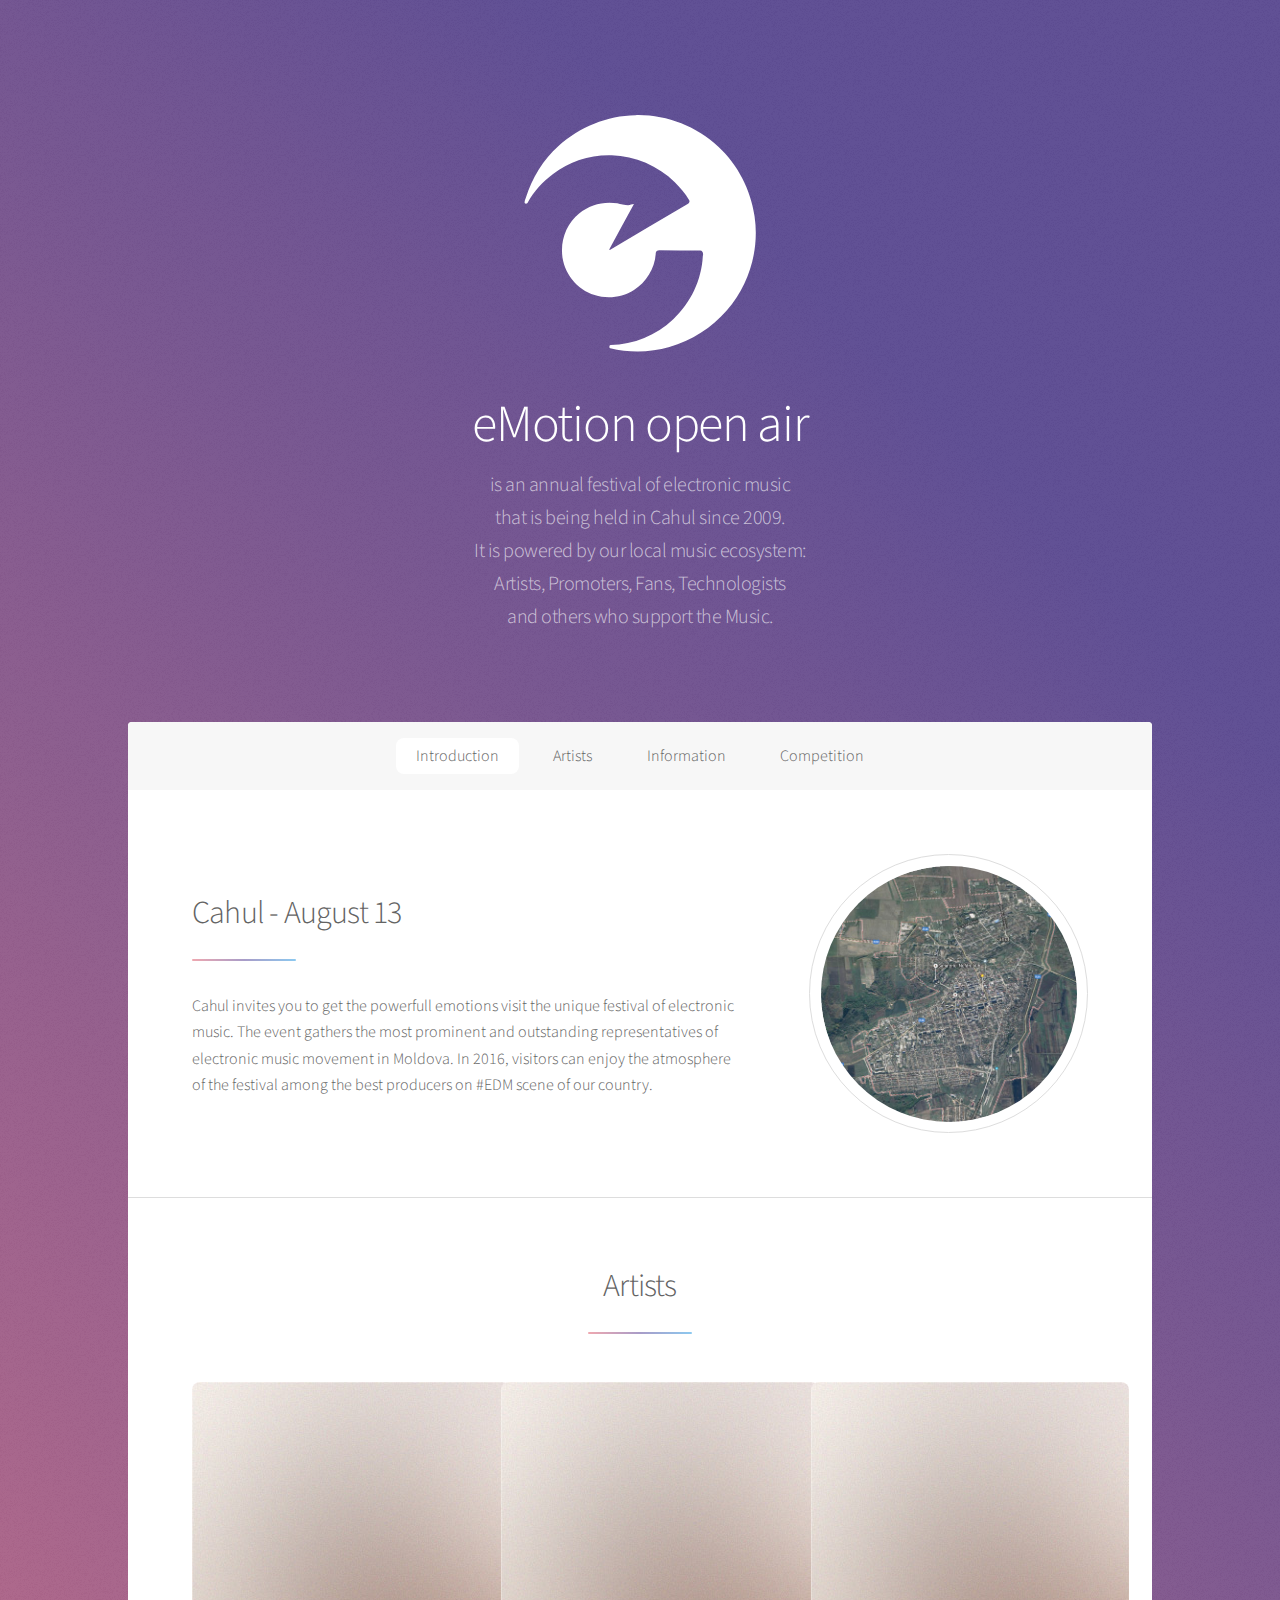
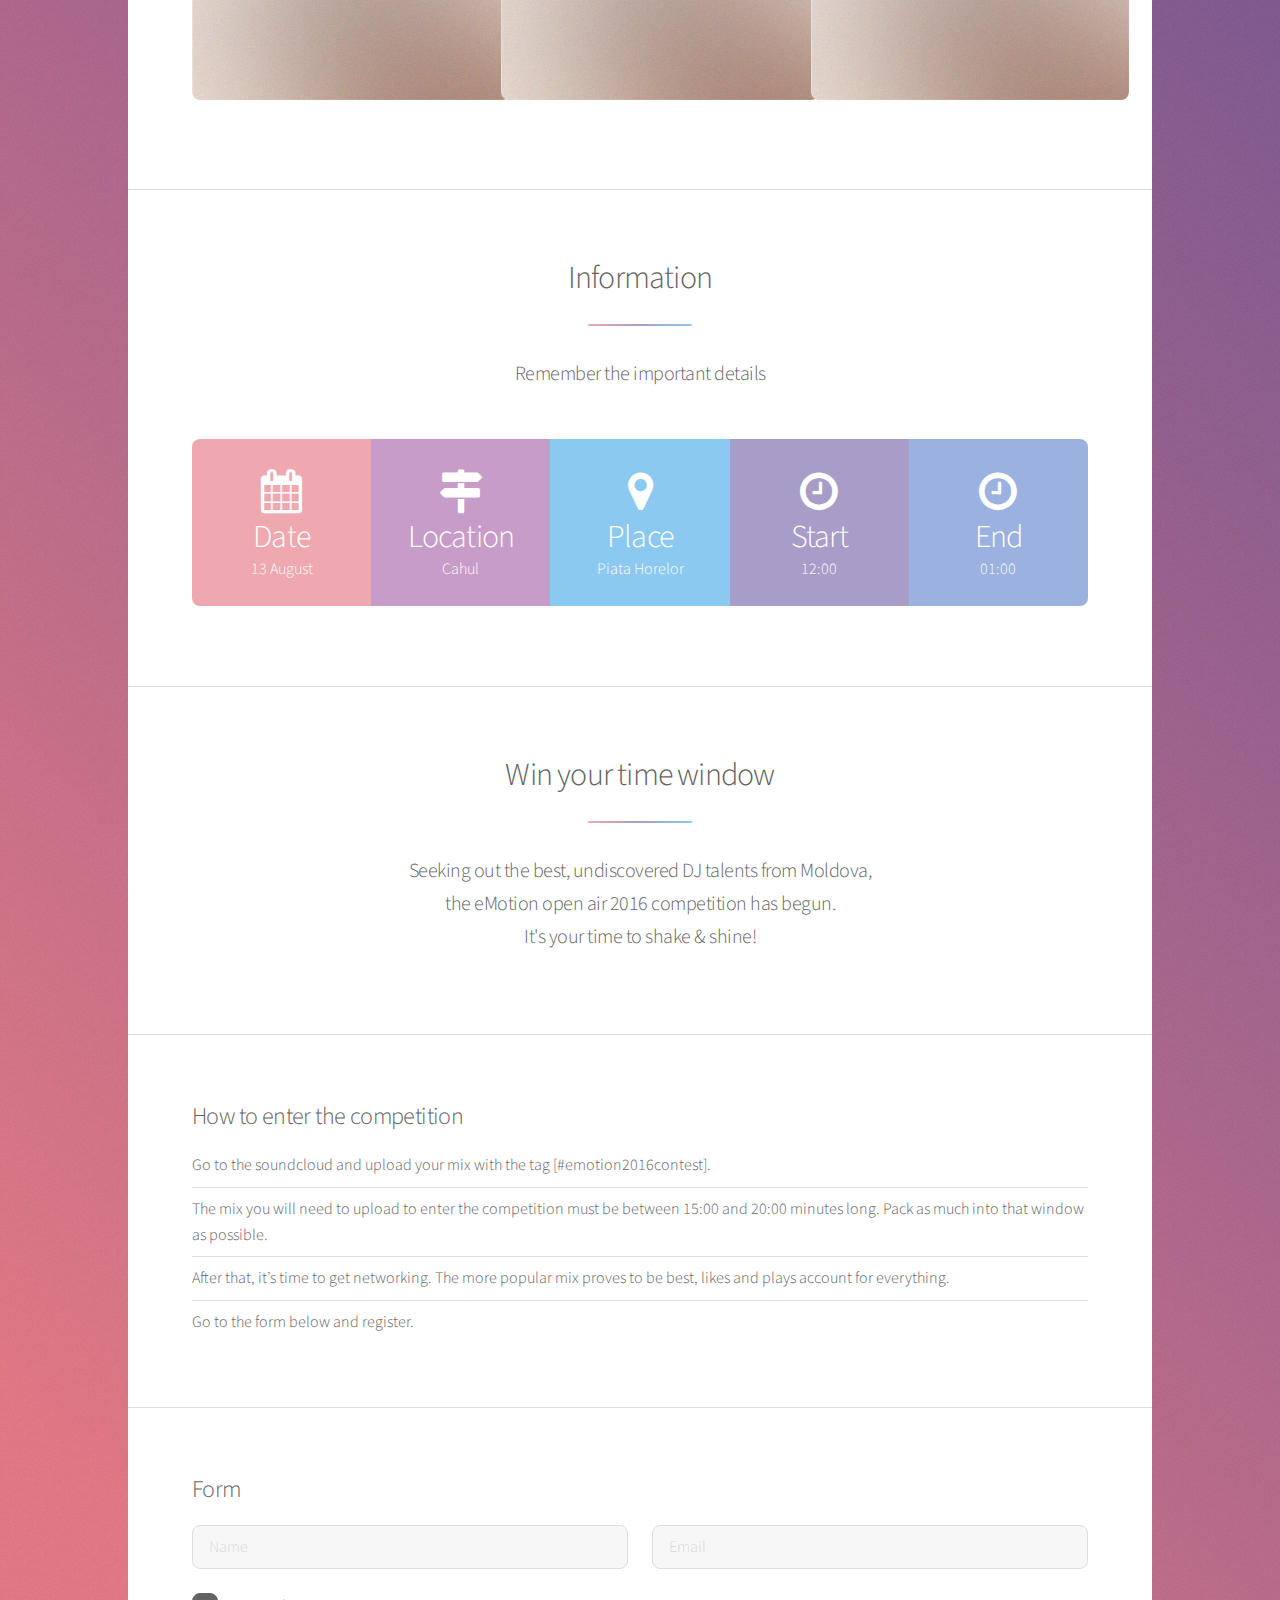
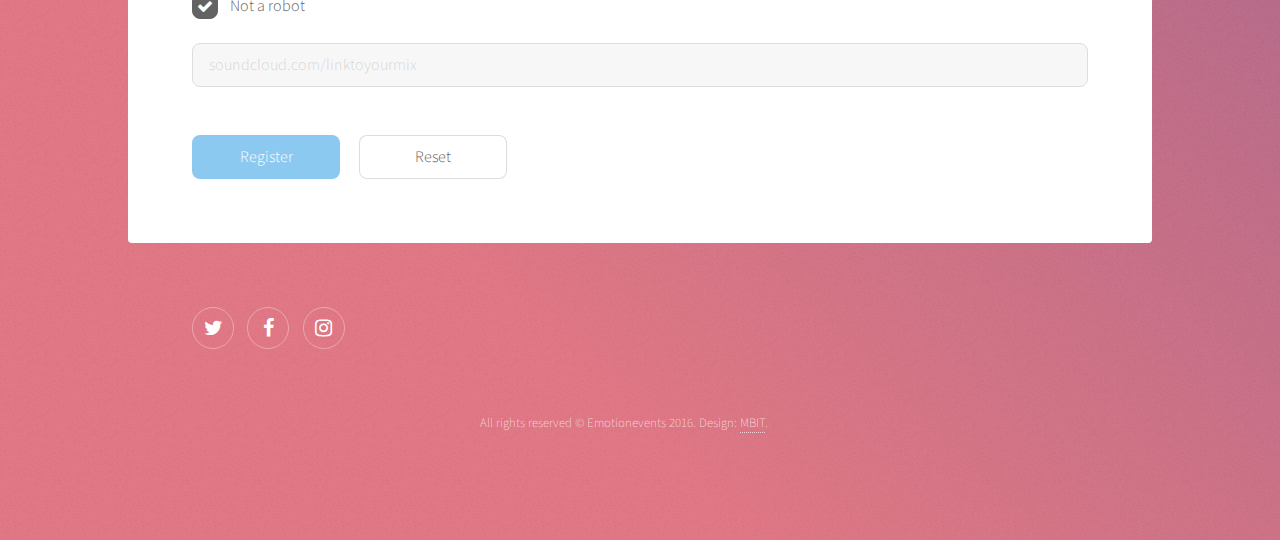
==== commit b7c9af27: "1" ====
--- a/index.html
+++ b/index.html
@@ -119,13 +119,13 @@
 						<!-- Get Started -->
 							<section id="cta" class="main special">
 								<header class="major">
-									<h2>WIN YOUR TIME WINDOW</h2>
+									<h2>Win your time window</h2>
 									<p>Seeking out the best, undiscovered DJ talents from Moldova, <br />
-									the eMotion open air 2016 competition has begun.</p>
+									the eMotion open air 2016 competition has begun. <br />  It's your time to shake & shine!</p>
 								</header>
 								</section>
 							<section  class="main">
-								<h2>HOW TO ENTER</h2>
+								<h2>How to enter the competition</h2>
 									<ul class="alt">
 										<li>Go to the soundcloud and upload your mix with the tag [#emotion2016contest].</li>
 										<li>The mix you will need to upload to enter the competition must be between 15:00 and 20:00 minutes long. Pack as much into that window as possible.</li>
--- a/assets/css/main.css
+++ b/assets/css/main.css
@@ -3074,18 +3074,18 @@
 	-webkit-transition: opacity 3s ease;
 	-ms-transition: opacity 3s ease;
 	transition: opacity 3s ease;
-	-moz-transition-delay: 2.5s;
-	-webkit-transition-delay: 2.5s;
-	-ms-transition-delay: 2.5s;
-	transition-delay: 2.5s;
+	-moz-transition-delay: 2s;
+	-webkit-transition-delay: 2s;
+	-ms-transition-delay: 2s;
+	transition-delay: 2s;
 	opacity: 1;
 }
 
 #header.alt .logo {
-	-moz-transition: opacity 1.3s ease, -moz-transform 3s ease;
-	-webkit-transition: opacity 1.3s ease, -webkit-transform 3s ease;
-	-ms-transition: opacity 1.3s ease, -ms-transform 3s ease;
-	transition: opacity 1.3s ease, transform 3s ease;
+	-moz-transition: opacity 13s ease, -moz-transform 2.5s ease;
+	-webkit-transition: opacity 1s ease, -webkit-transform 2.5s ease;
+	-ms-transition: opacity 1s ease, -ms-transform 2.5s ease;
+	transition: opacity 1s ease, transform 2.5s ease;
 	-moz-transition-delay: 0s;
 	-webkit-transition-delay: 0s;
 	-ms-transition-delay: 0s;
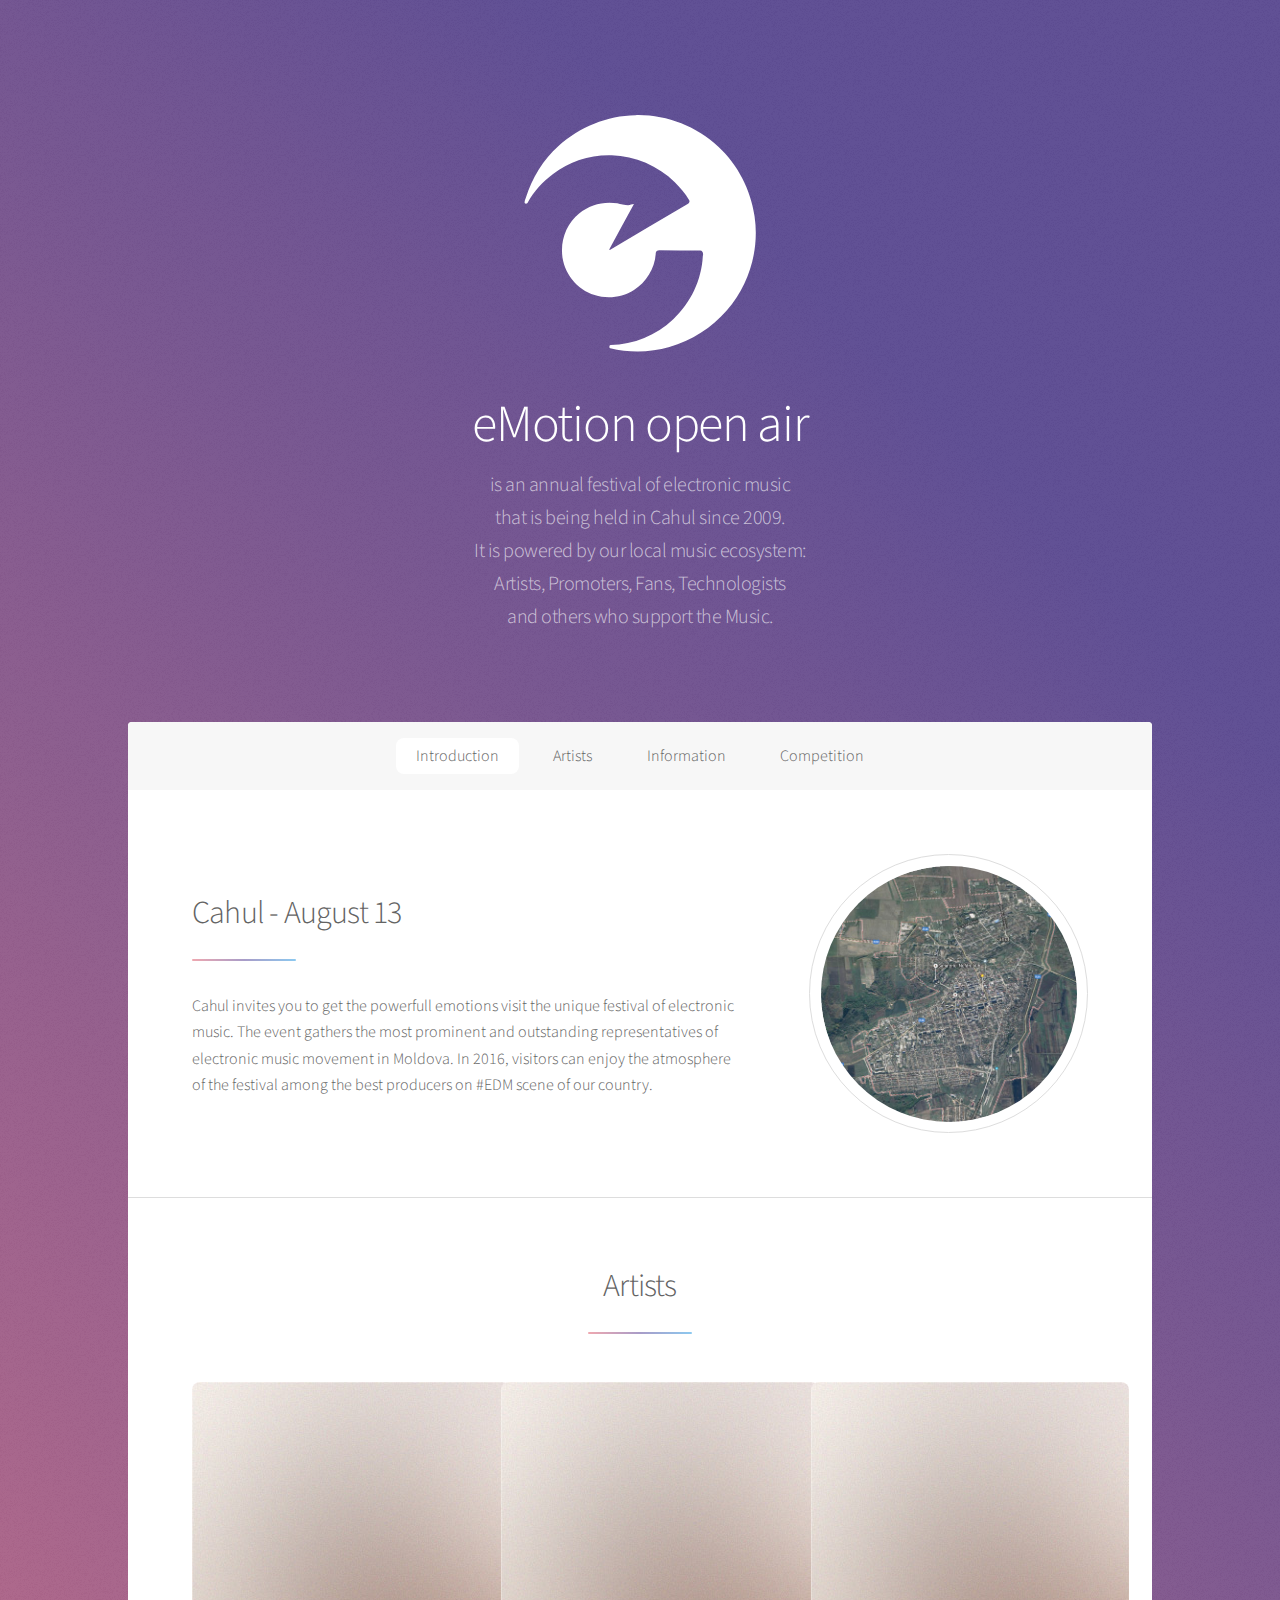
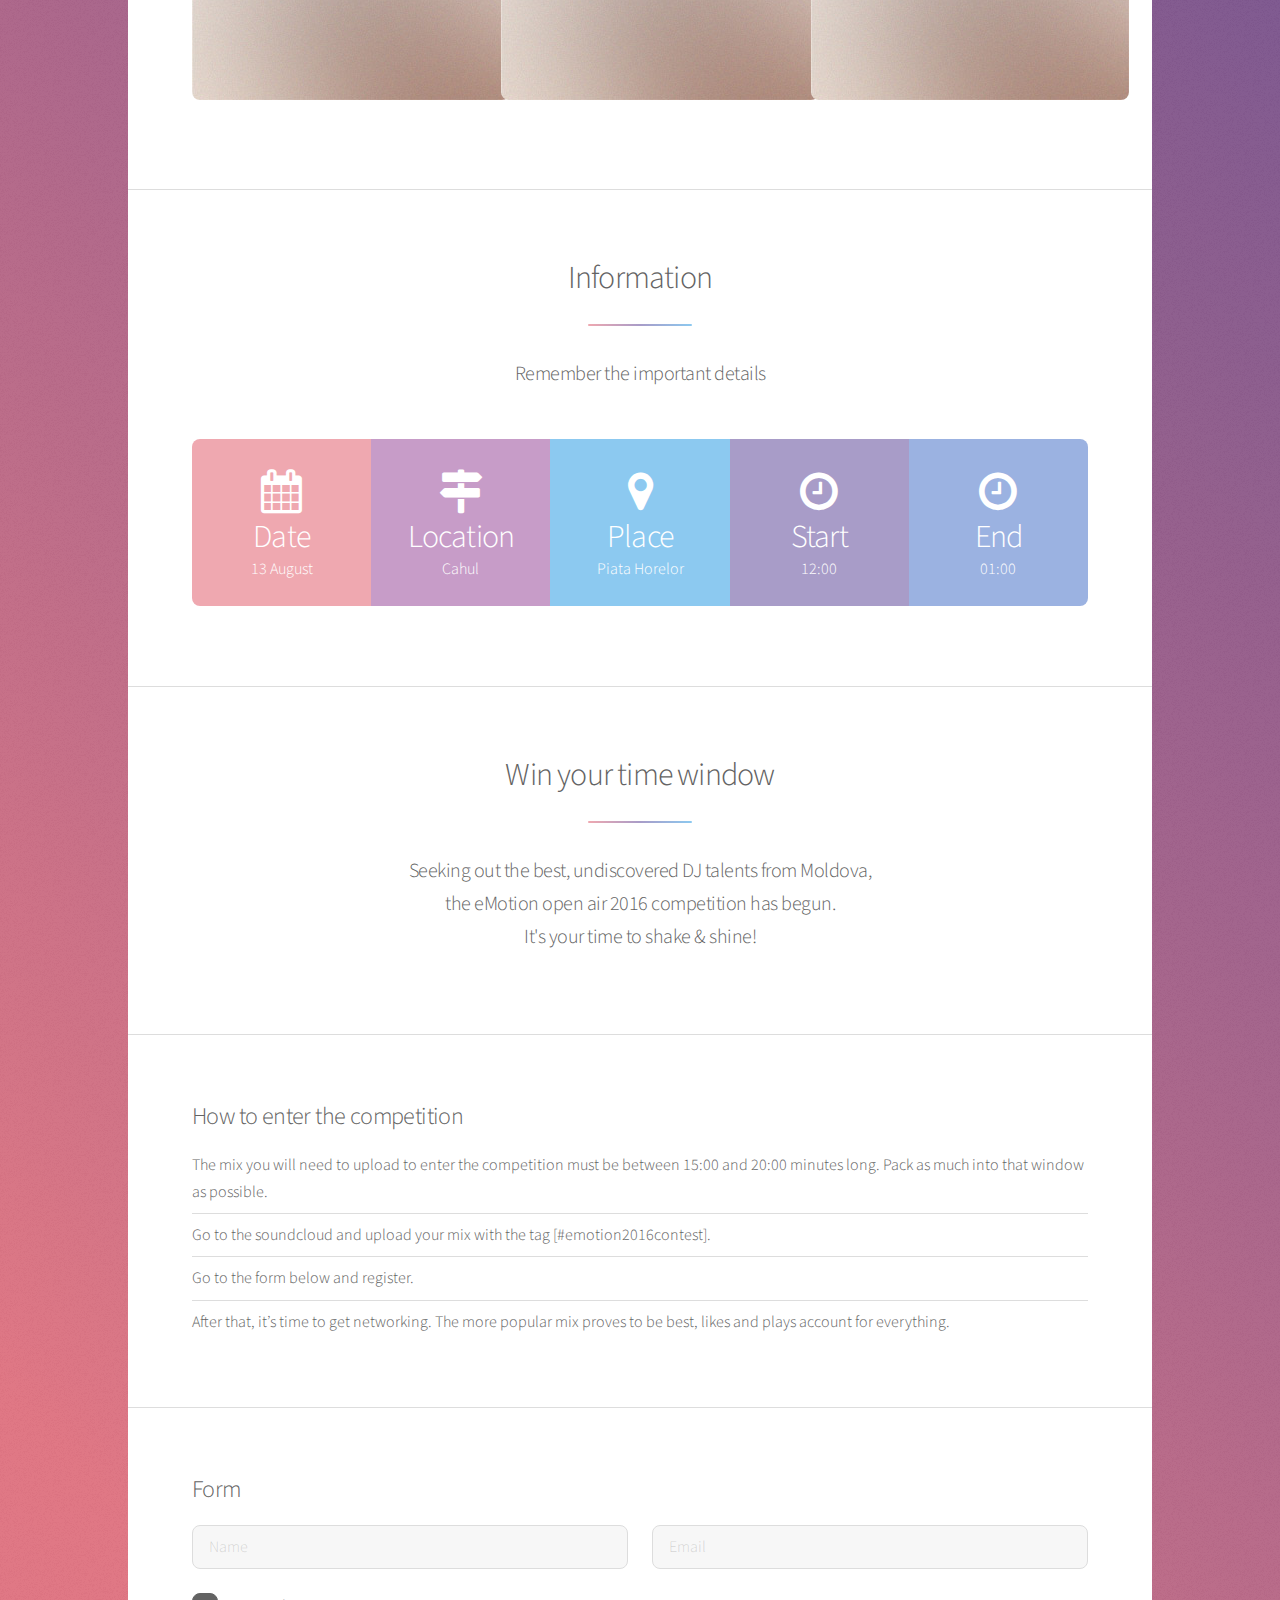
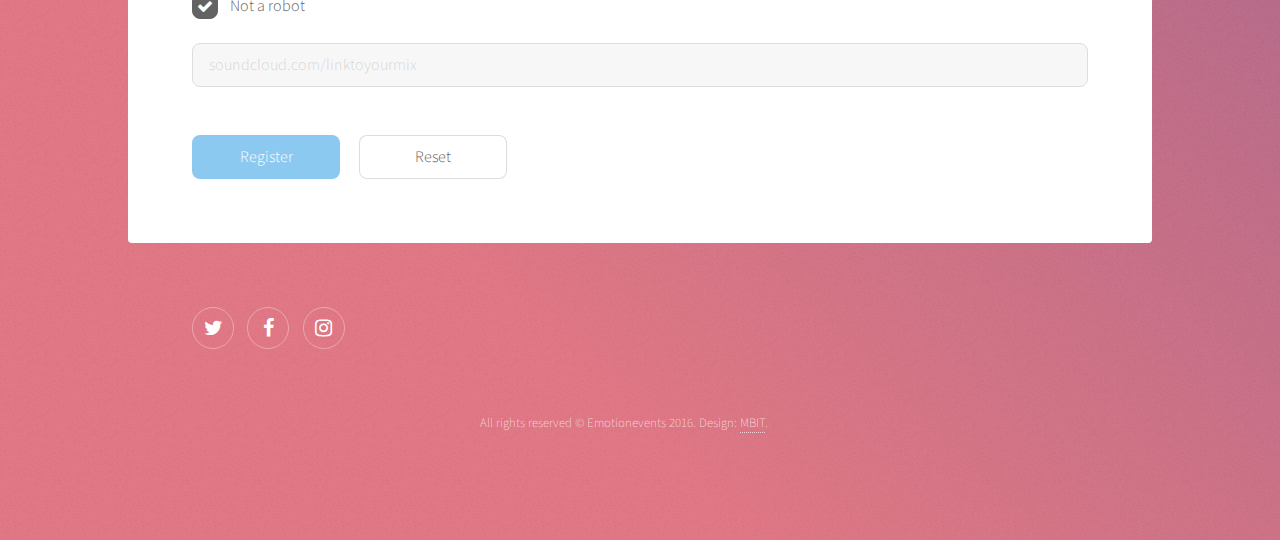
==== commit f64ebdb6: "1" ====
--- a/index.html
+++ b/index.html
@@ -127,10 +127,10 @@
 							<section  class="main">
 								<h2>How to enter the competition</h2>
 									<ul class="alt">
+										<li>The mix you will need to upload to enter the competition must be between 15:00 and 20:00 minutes long. Pack as much into that window as possible.</li>
 										<li>Go to the soundcloud and upload your mix with the tag [#emotion2016contest].</li>
-										<li>The mix you will need to upload to enter the competition must be between 15:00 and 20:00 minutes long. Pack as much into that window as possible.</li>
+										<li>Go to the form below and register.</li>
 										<li>After that, it’s time to get networking. The more popular mix proves to be best, likes and plays account for everything.</li>
-										<li>Go to the form below and register.</li>
 										</ul>
 
 			
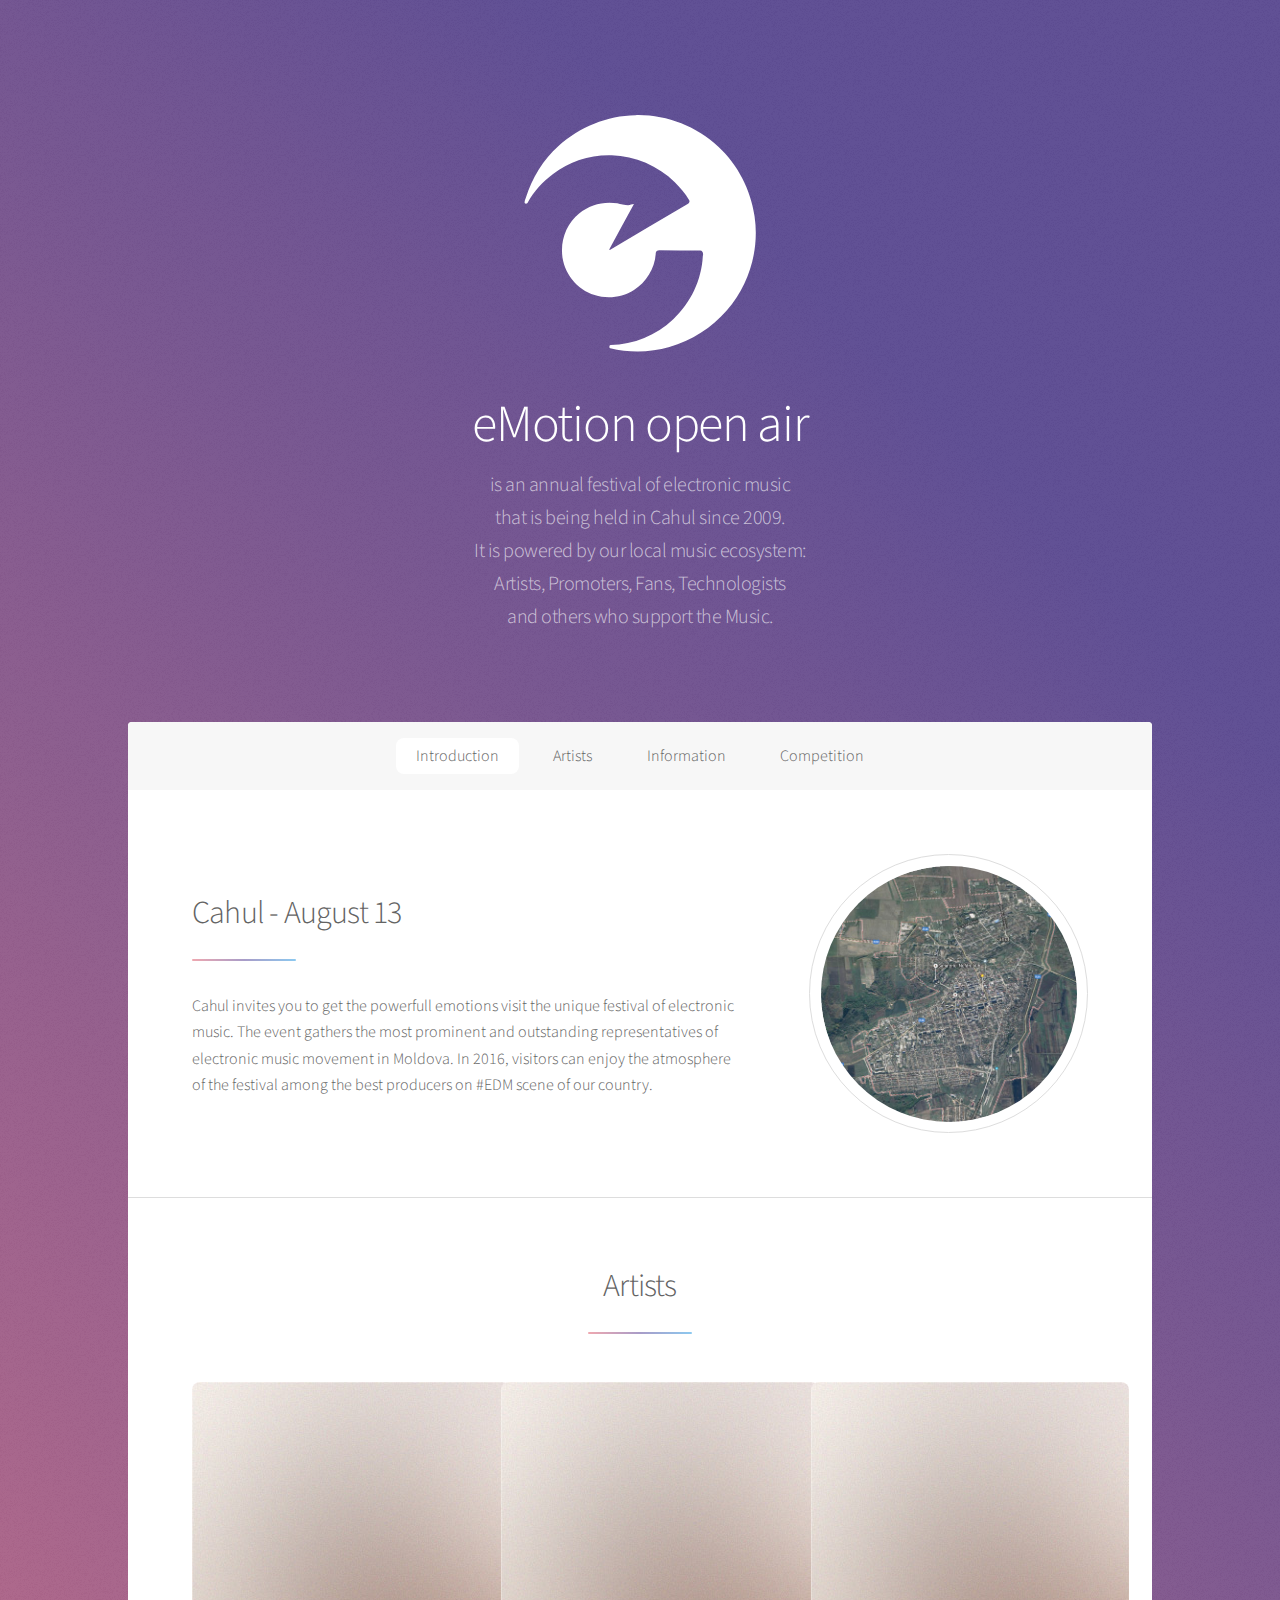
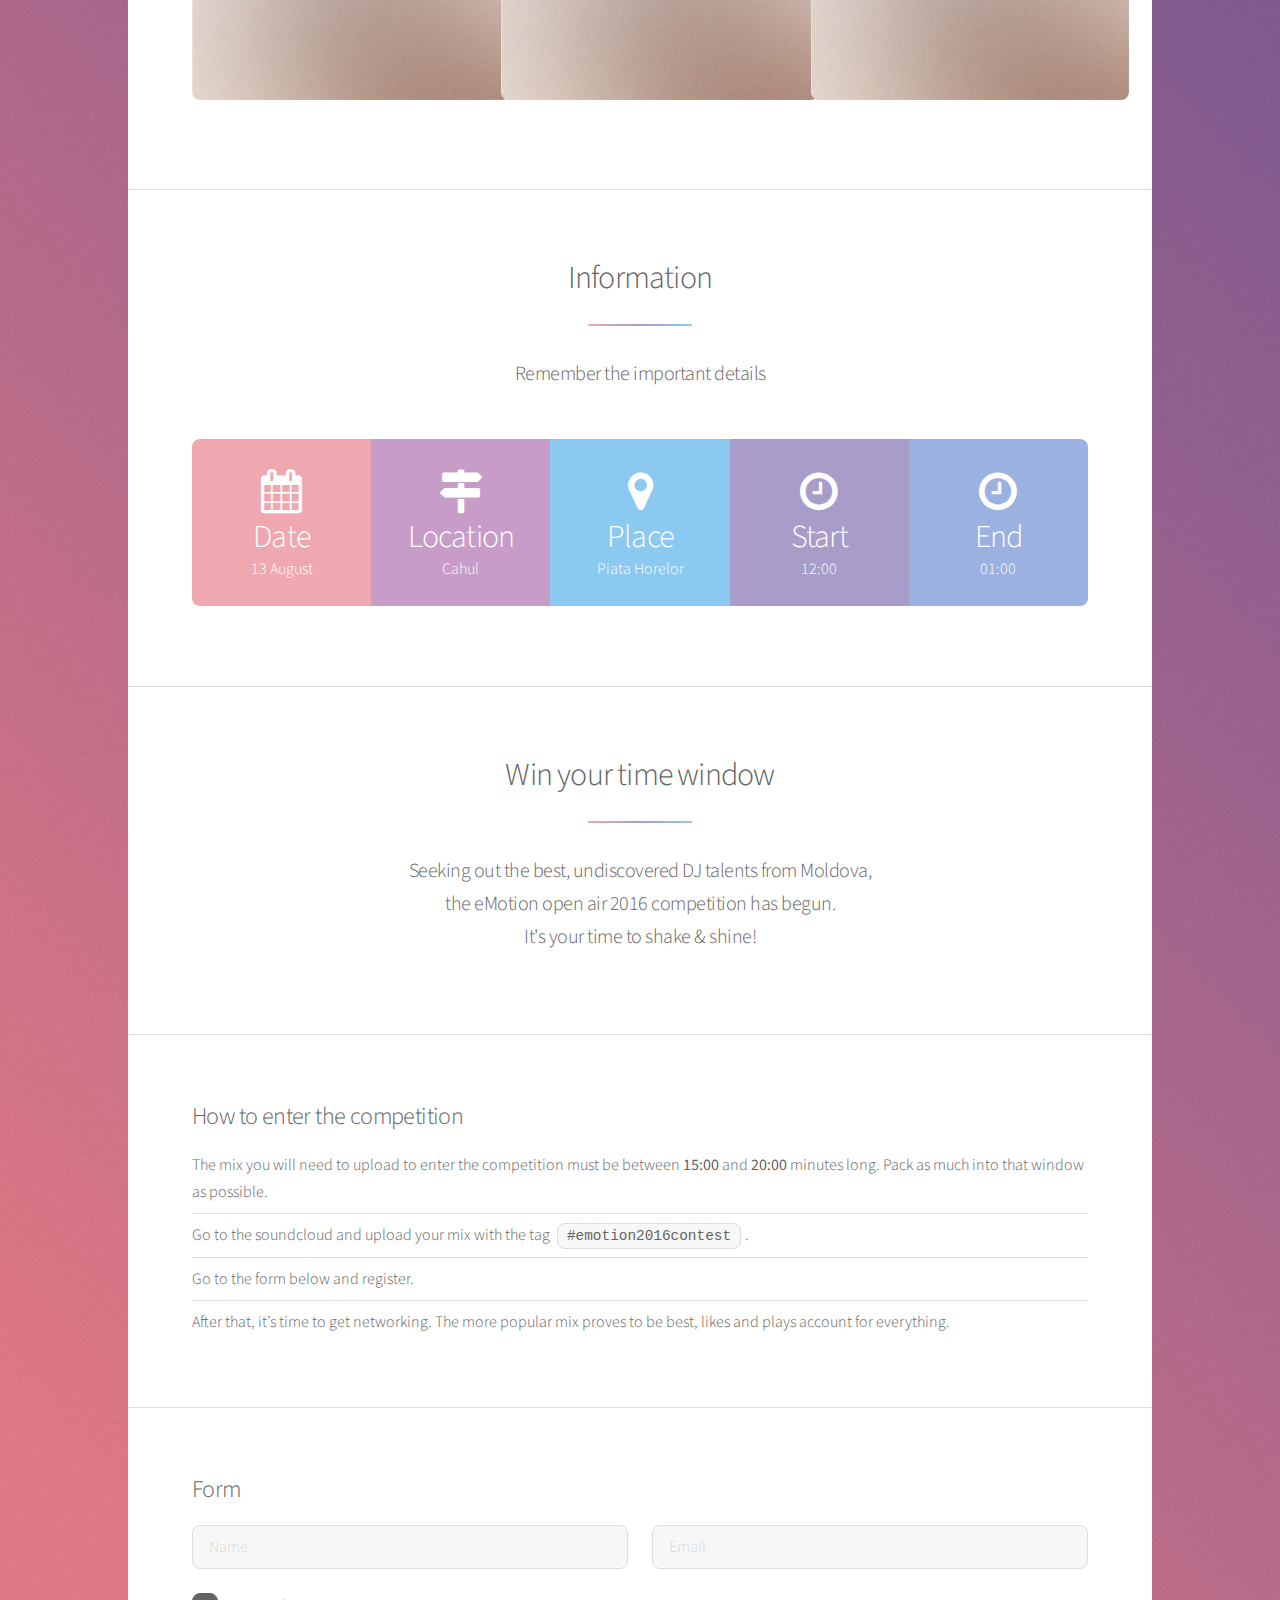
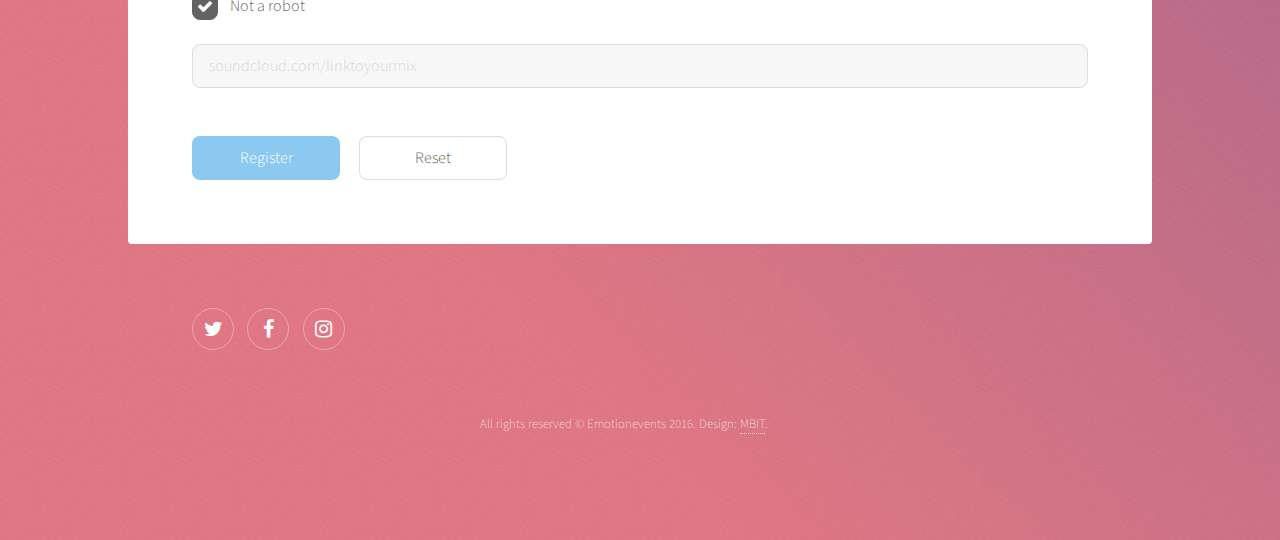
==== commit 460e373c: "1" ====
--- a/index.html
+++ b/index.html
@@ -127,13 +127,11 @@
 							<section  class="main">
 								<h2>How to enter the competition</h2>
 									<ul class="alt">
-										<li>The mix you will need to upload to enter the competition must be between 15:00 and 20:00 minutes long. Pack as much into that window as possible.</li>
-										<li>Go to the soundcloud and upload your mix with the tag [#emotion2016contest].</li>
+										<li>The mix you will need to upload to enter the competition must be between <strong>15:00</strong> and <strong>20:00</strong> minutes long. Pack as much into that window as possible.</li>
+										<li>Go to the soundcloud and upload your mix with the tag <code>#emotion2016contest</code>.</li>
 										<li>Go to the form below and register.</li>
 										<li>After that, it’s time to get networking. The more popular mix proves to be best, likes and plays account for everything.</li>
-										</ul>
-
-			
+										</ul>			
 							</section>
 						<!-- FORM -->
 							<section id="content" class="main">
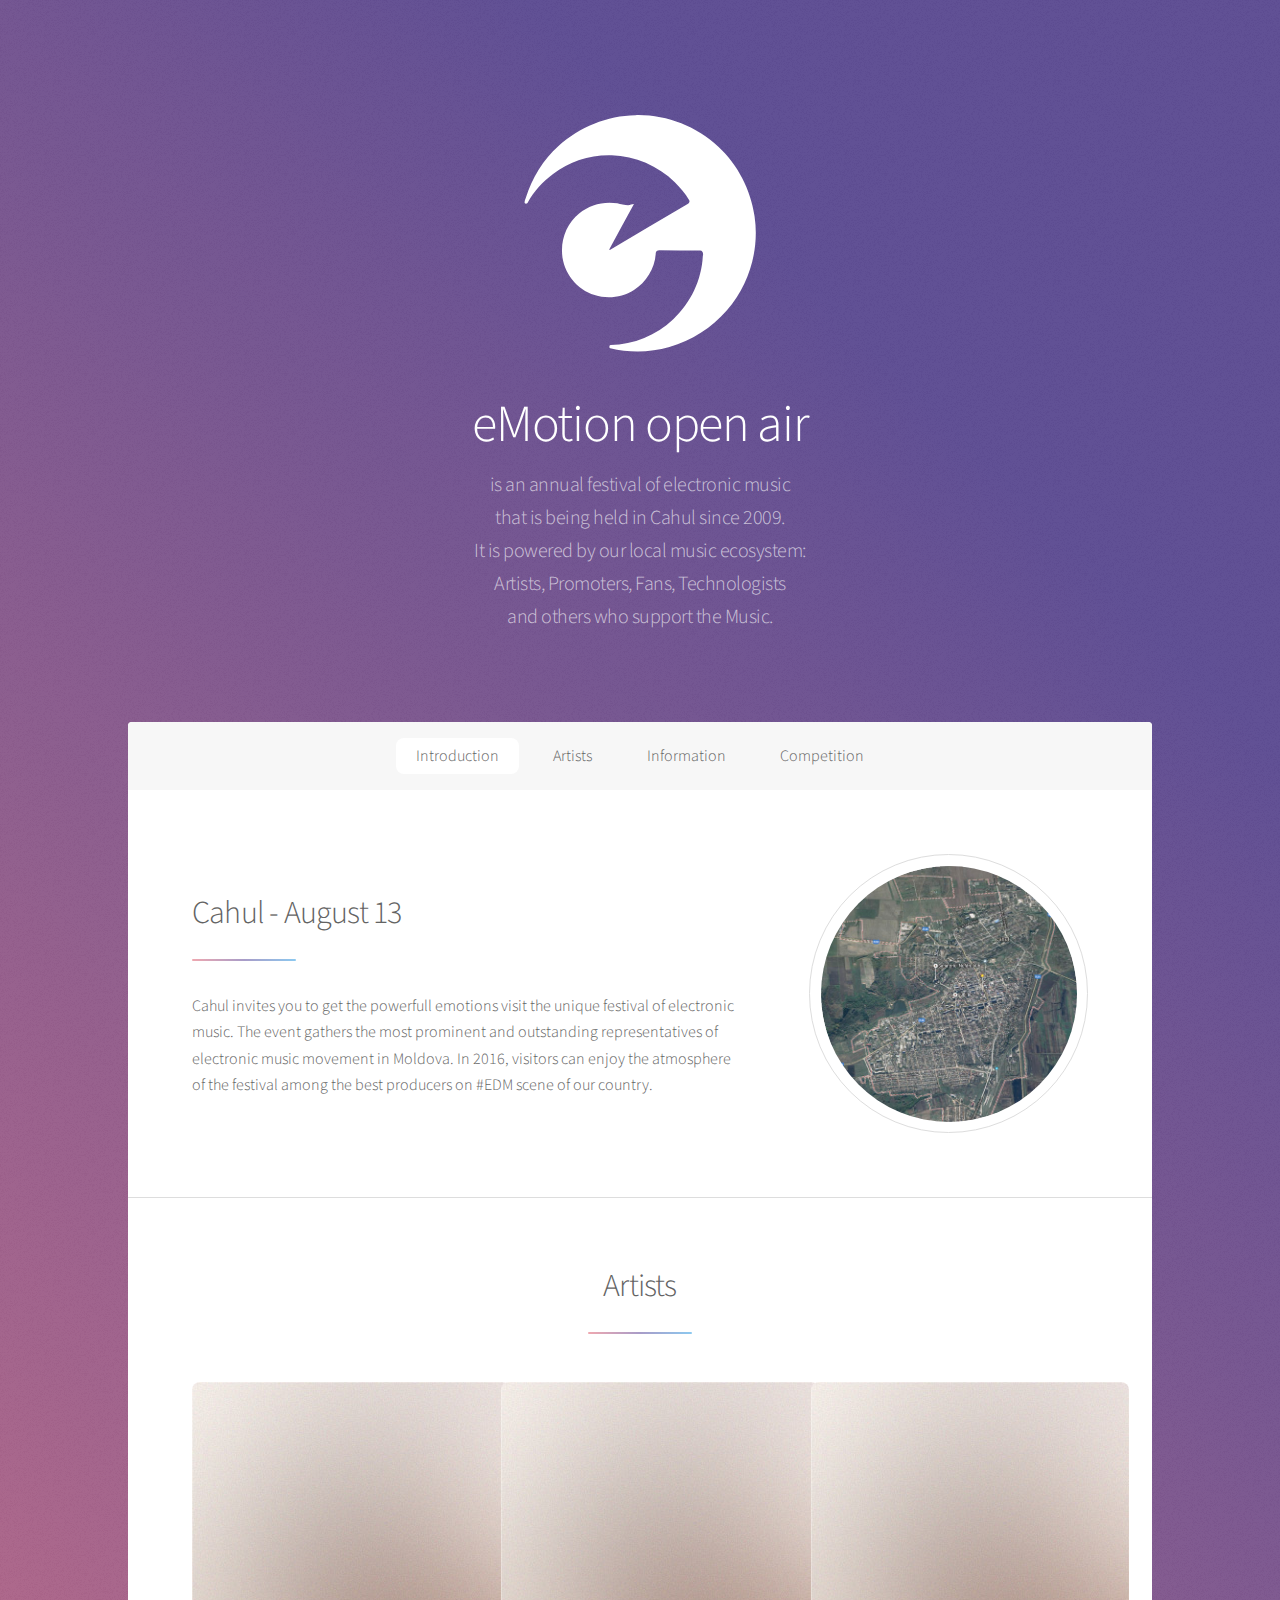
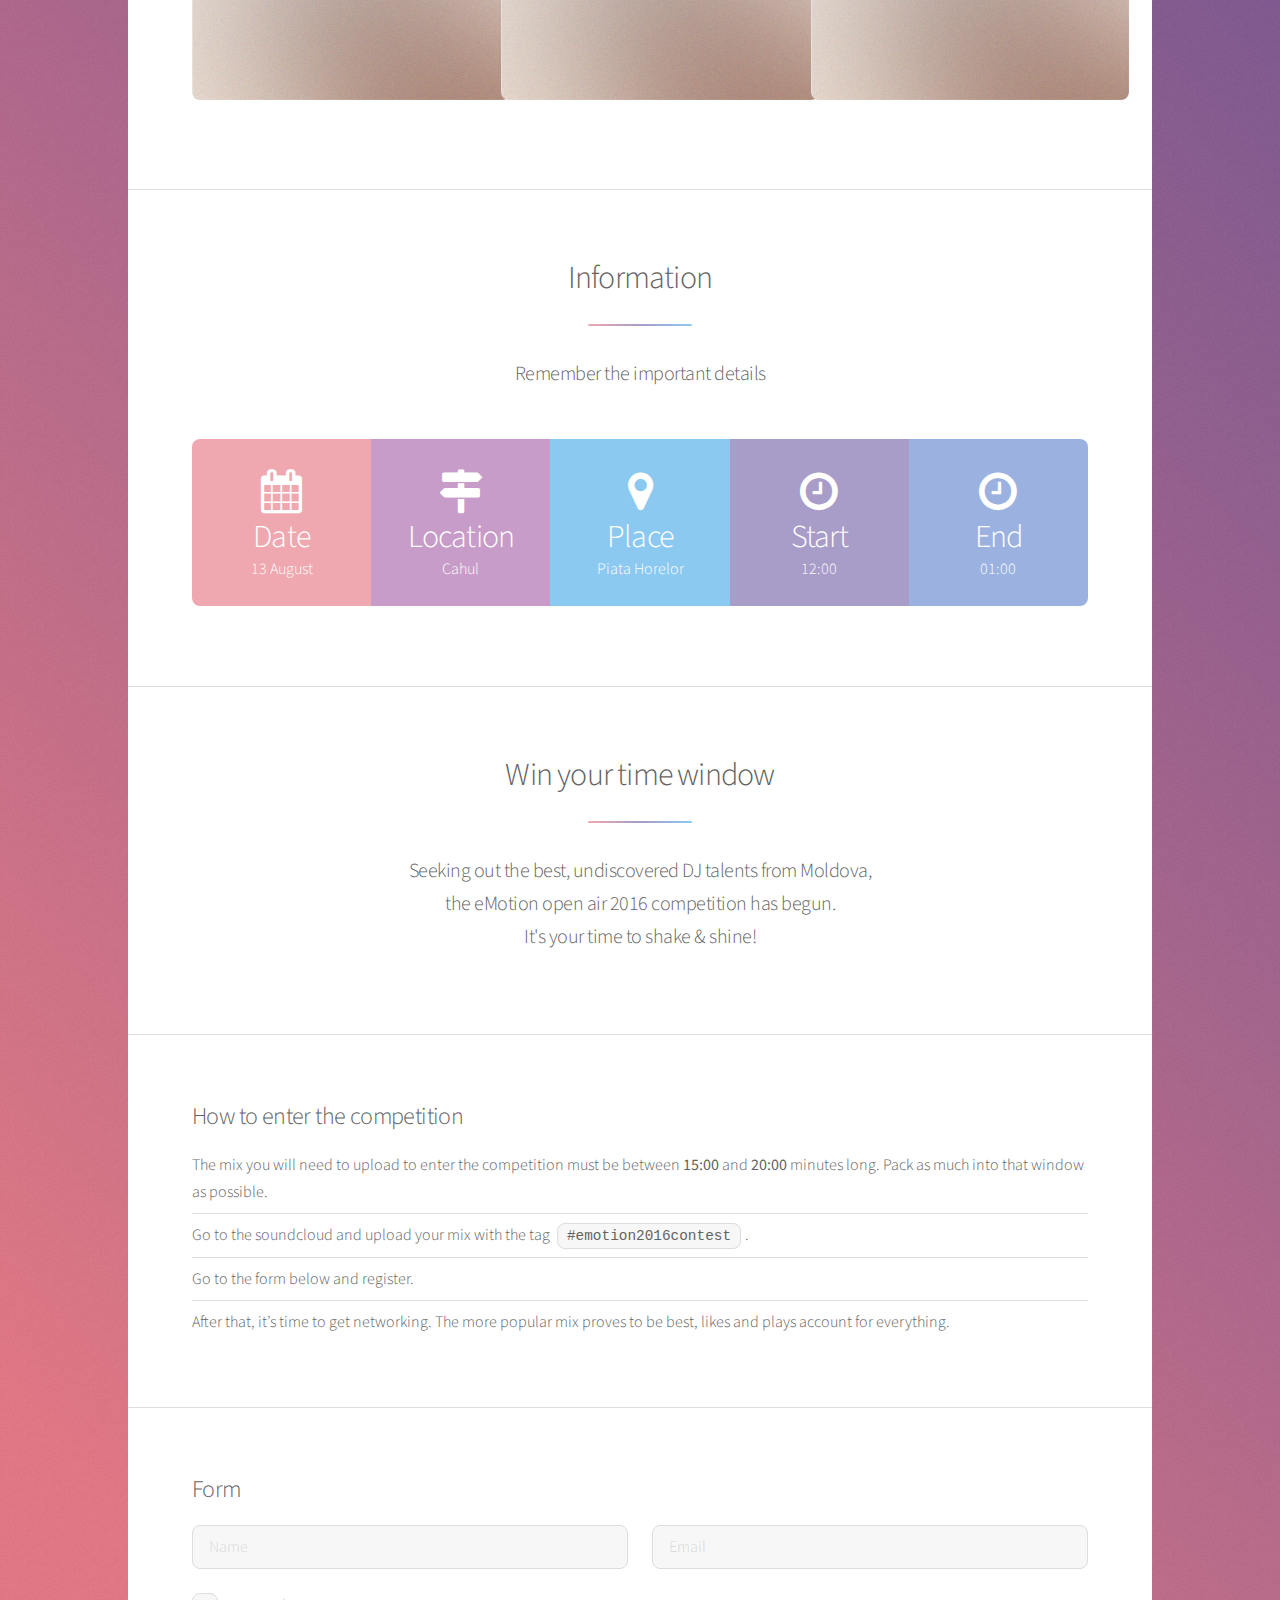
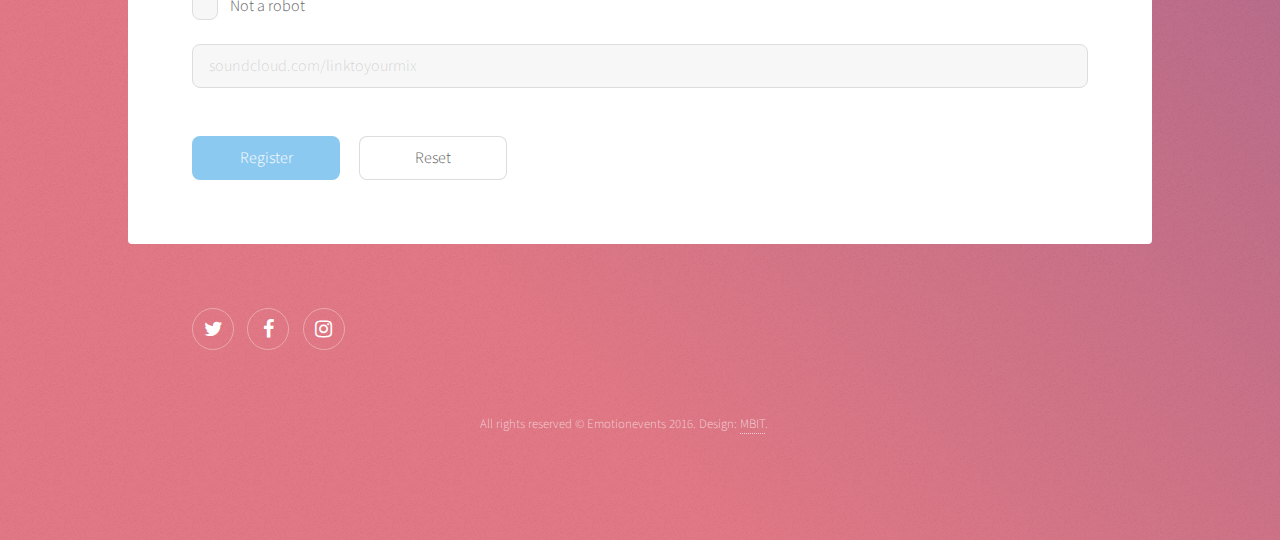
==== commit 1d4d08bb: "1" ====
--- a/index.html
+++ b/index.html
@@ -146,7 +146,7 @@
 												</div>
 
 												<div class="6u$ 12u$(small)">
-													<input type="checkbox" id="demo-human" name="demo-human" checked="">
+													<input type="checkbox" id="demo-human" name="demo-human" >
 													<label for="demo-human">Not a robot</label>
 												</div>
 												<div class="12u$">
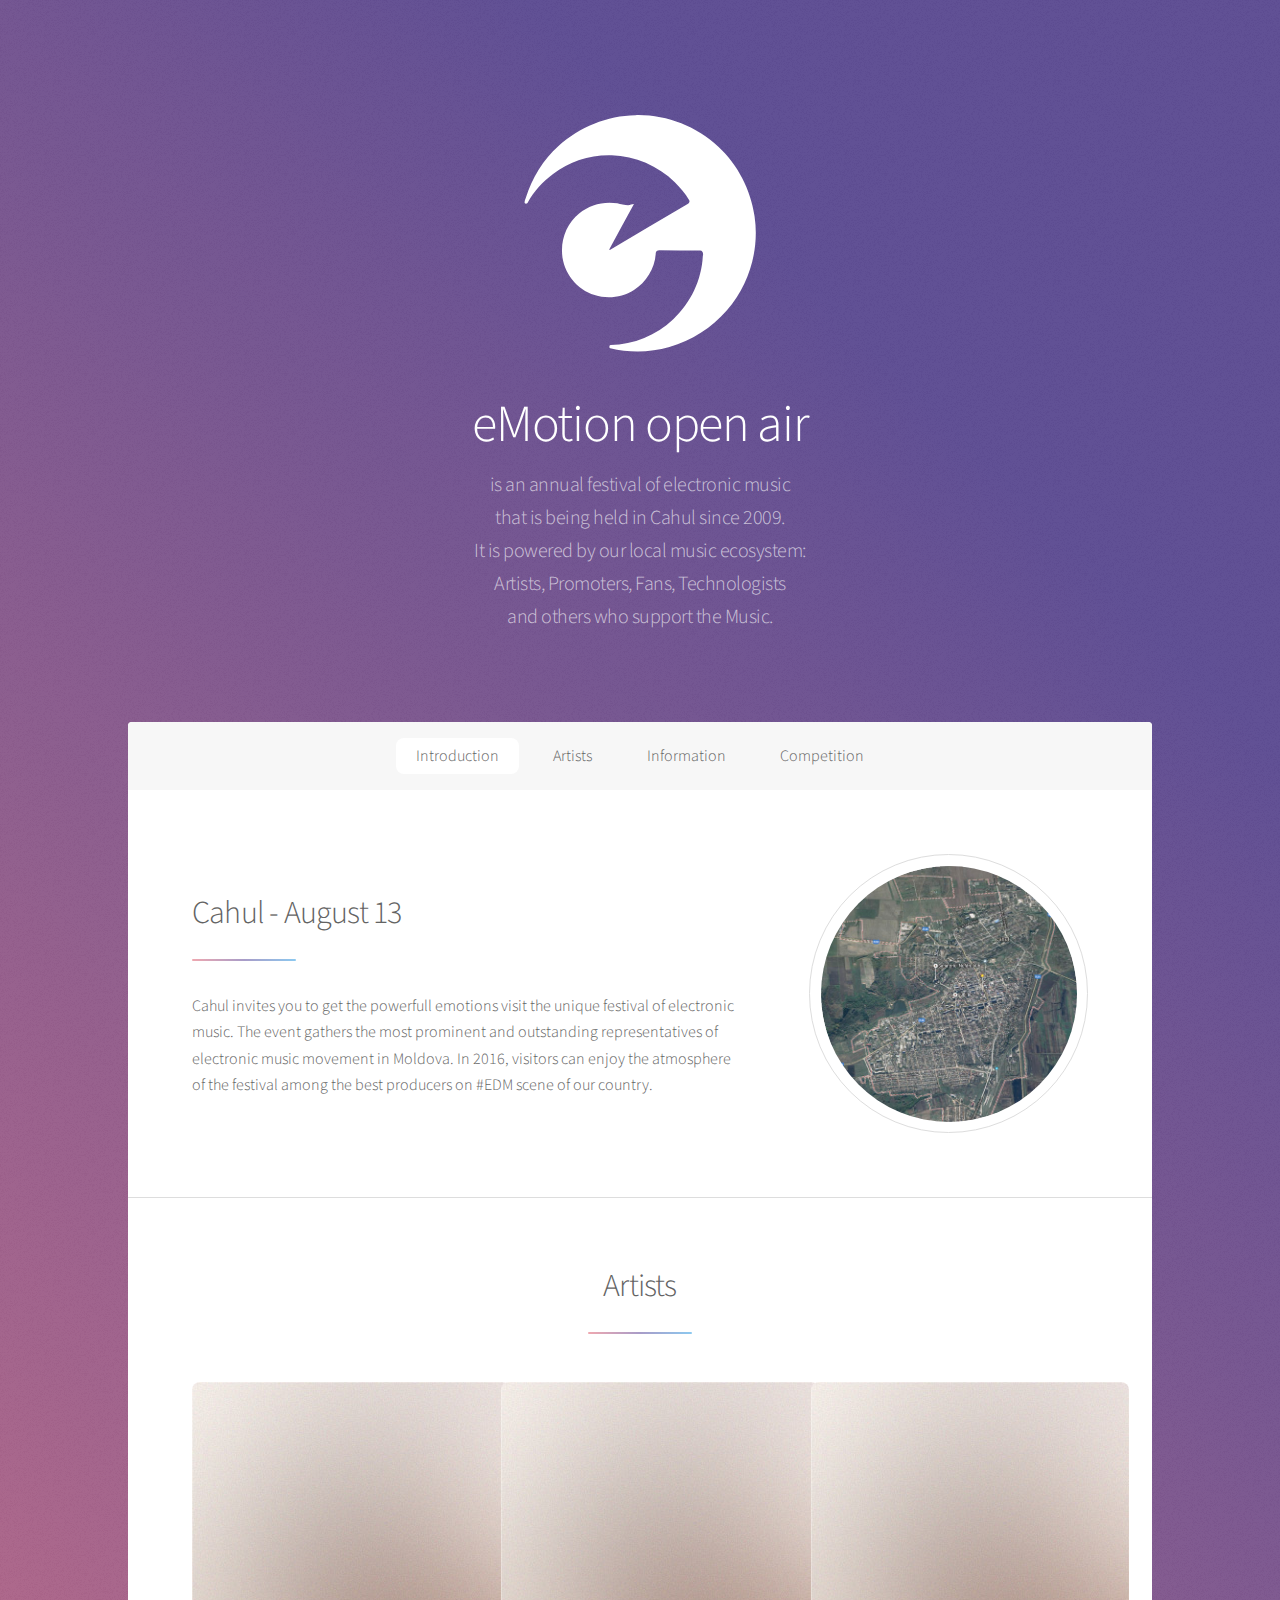
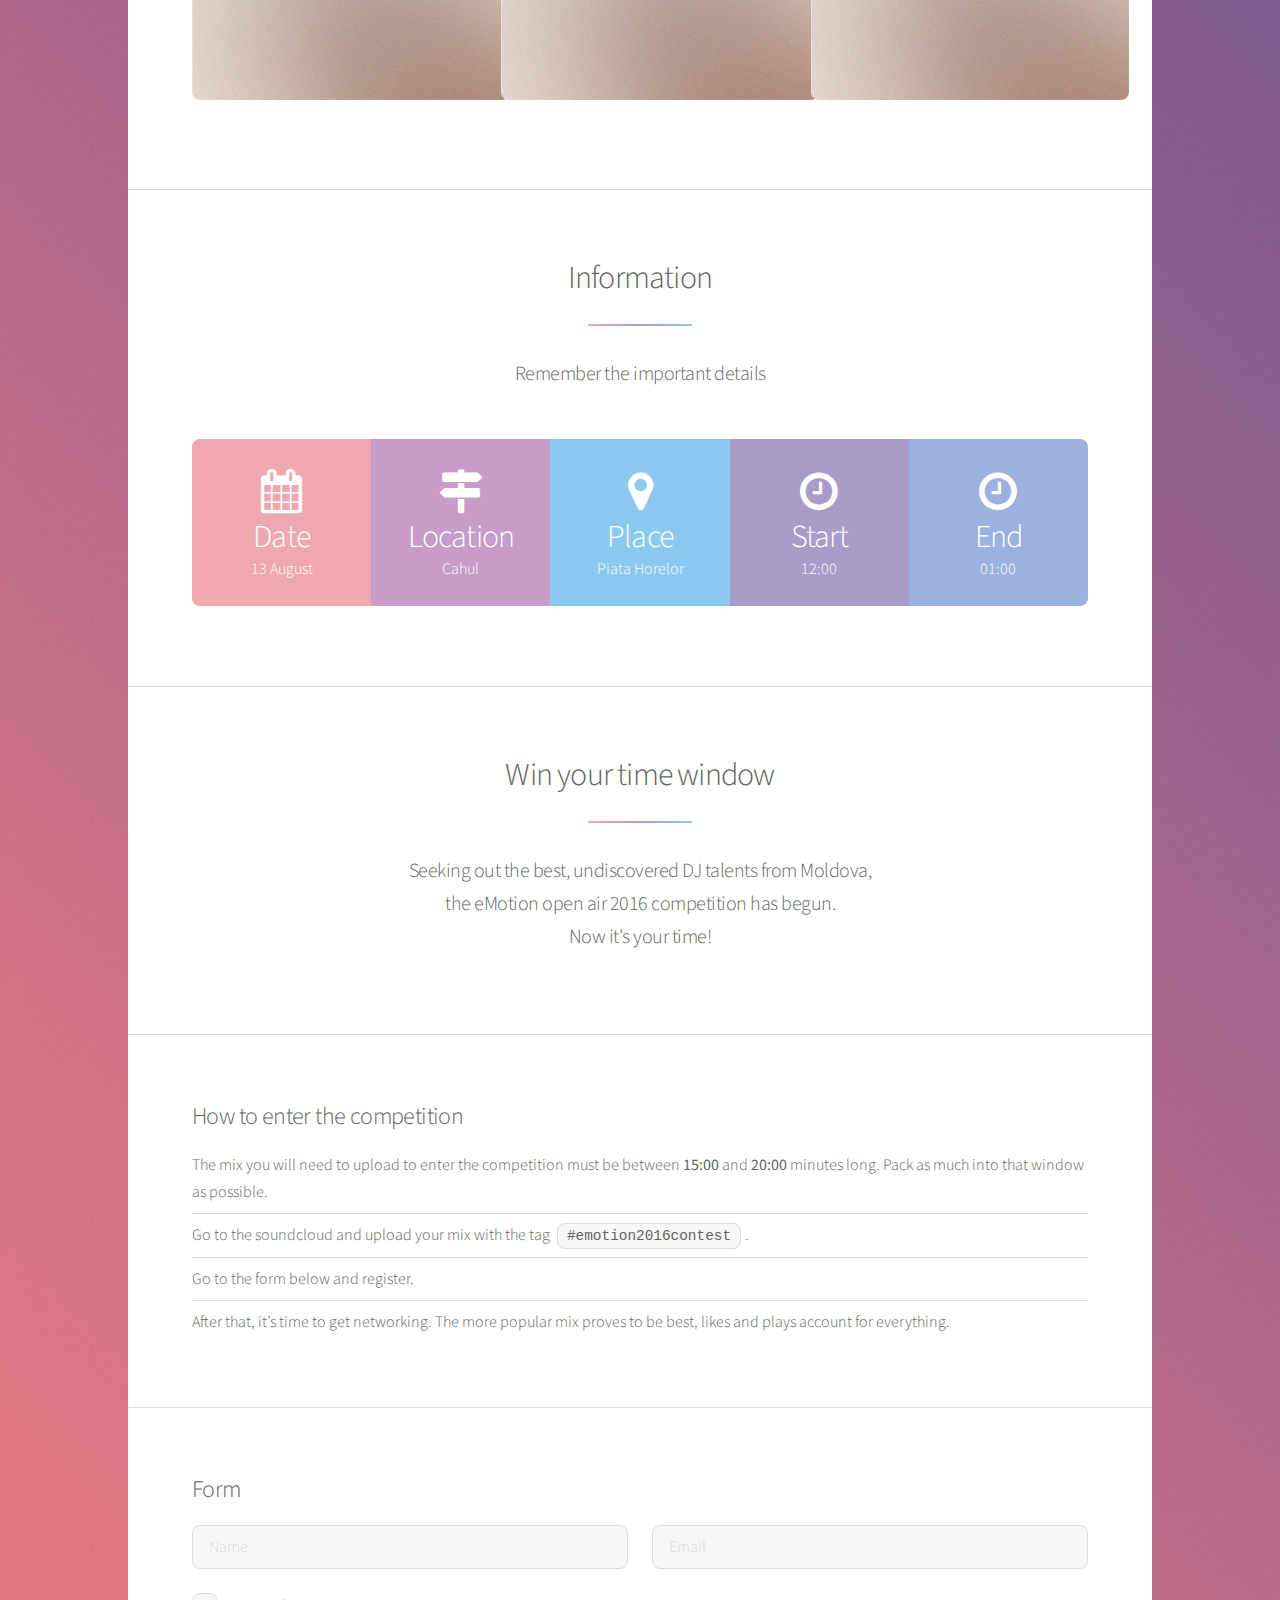
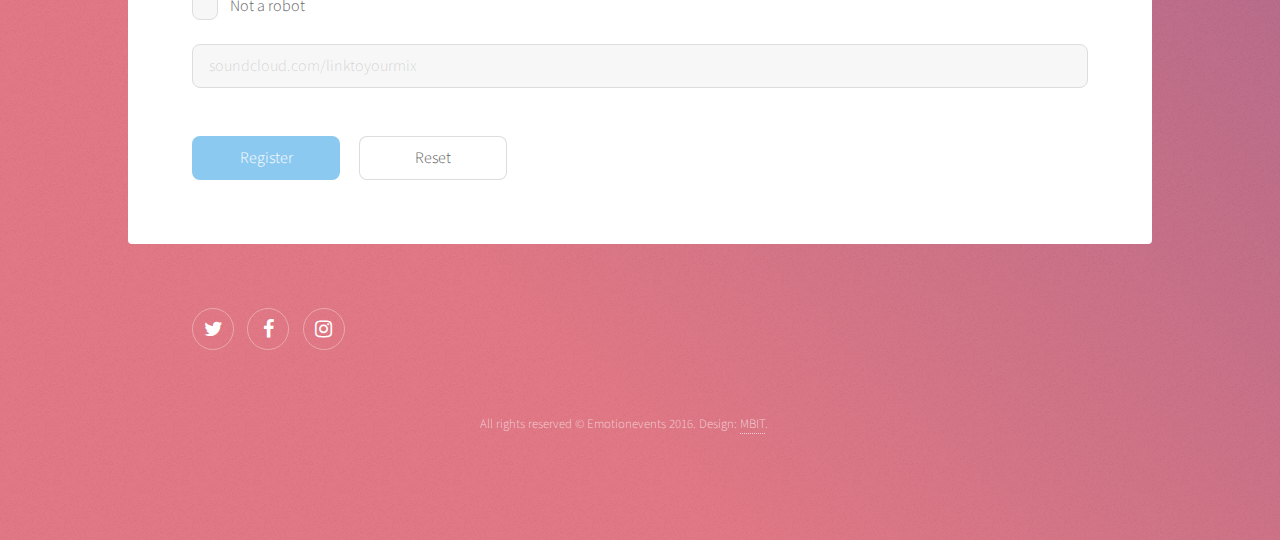
==== commit 74c099b2: "1" ====
--- a/index.html
+++ b/index.html
@@ -121,7 +121,7 @@
 								<header class="major">
 									<h2>Win your time window</h2>
 									<p>Seeking out the best, undiscovered DJ talents from Moldova, <br />
-									the eMotion open air 2016 competition has begun. <br />  It's your time to shake & shine!</p>
+									the eMotion open air 2016 competition has begun. <br />  Now it's your time!</p>
 								</header>
 								</section>
 							<section  class="main">
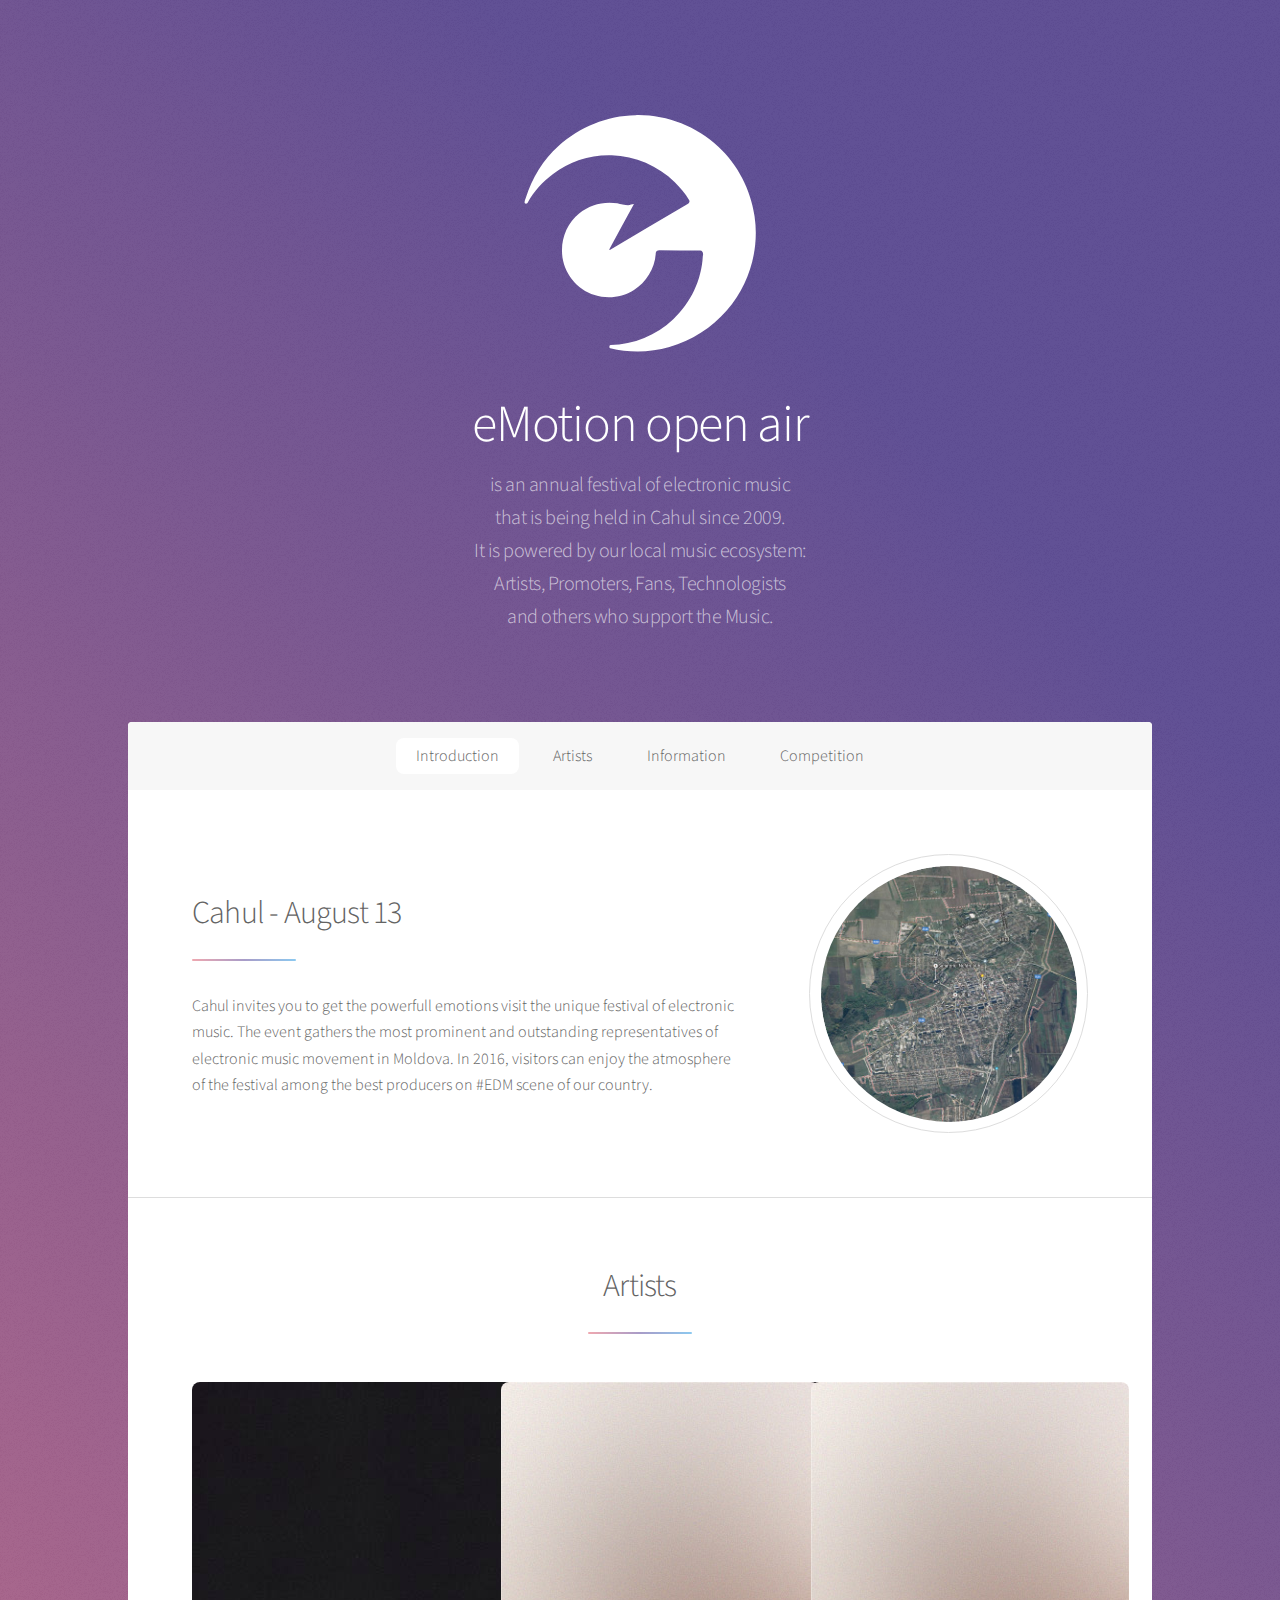
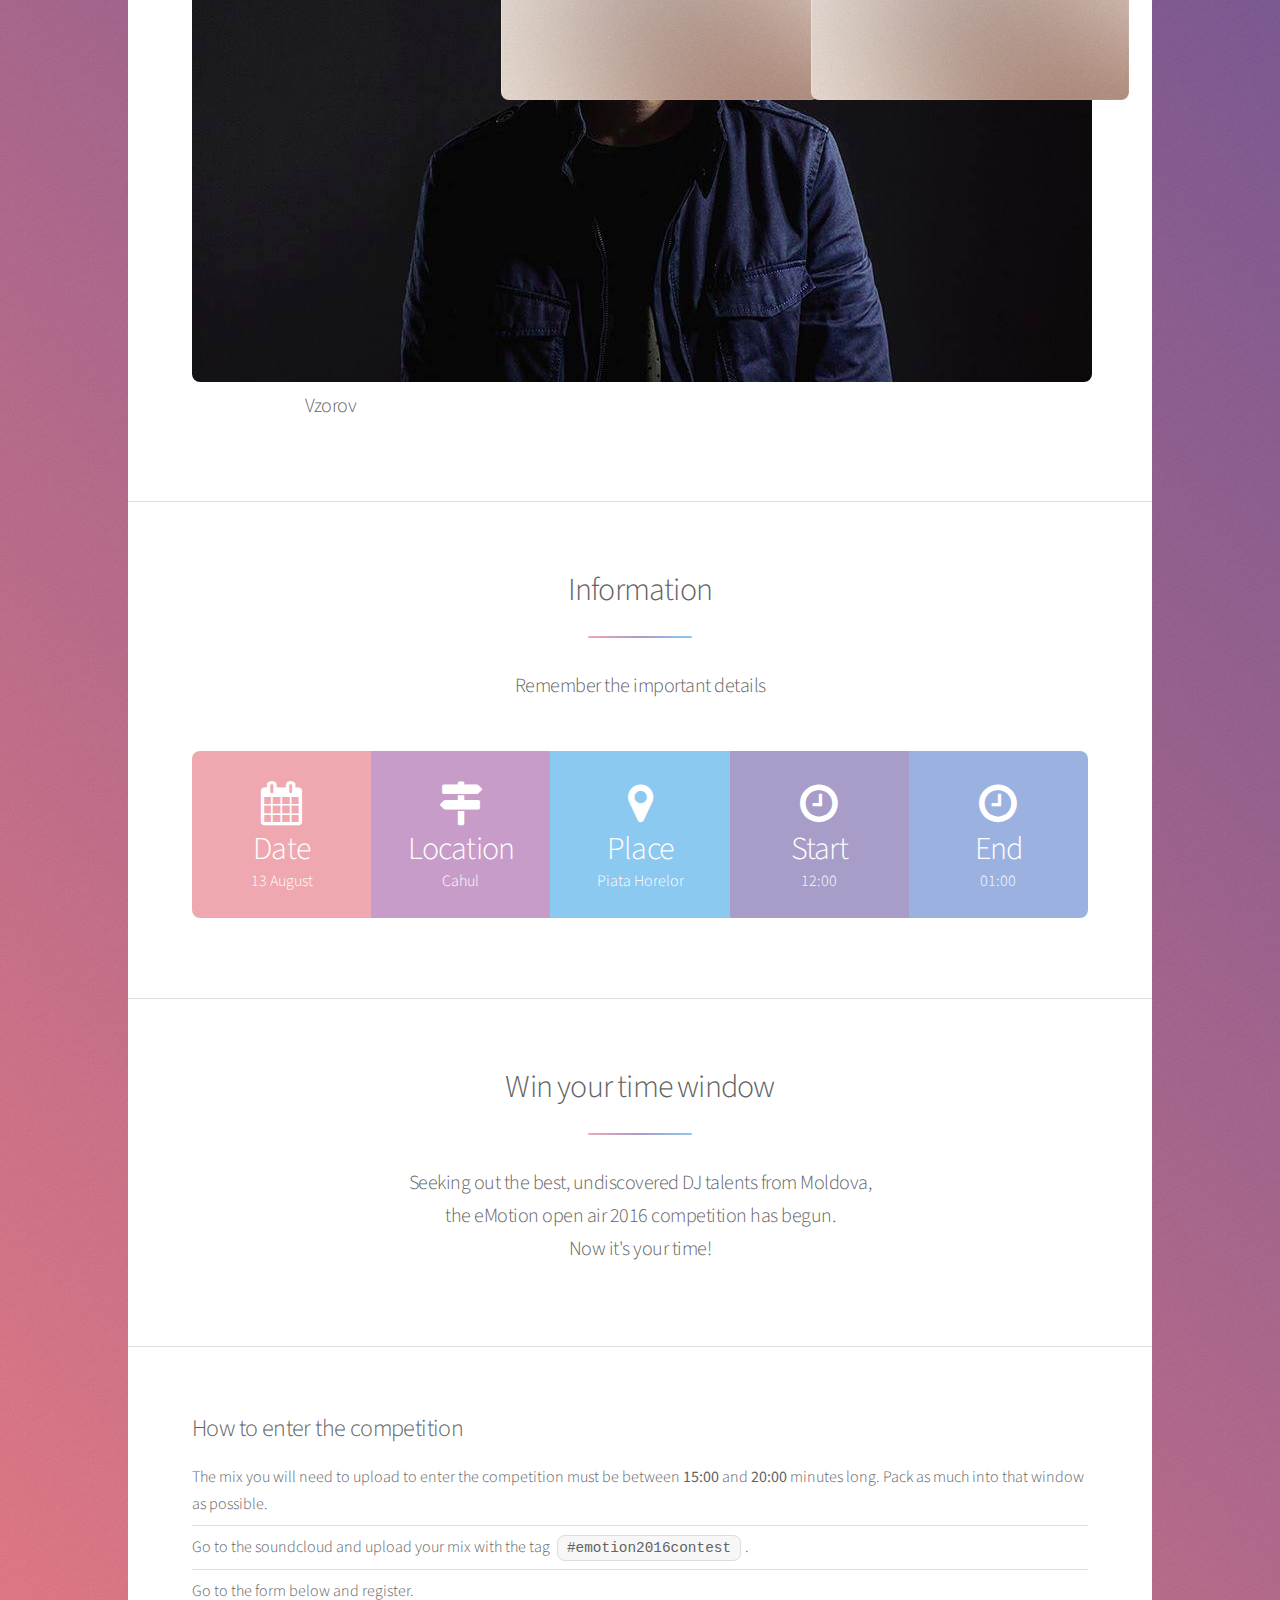
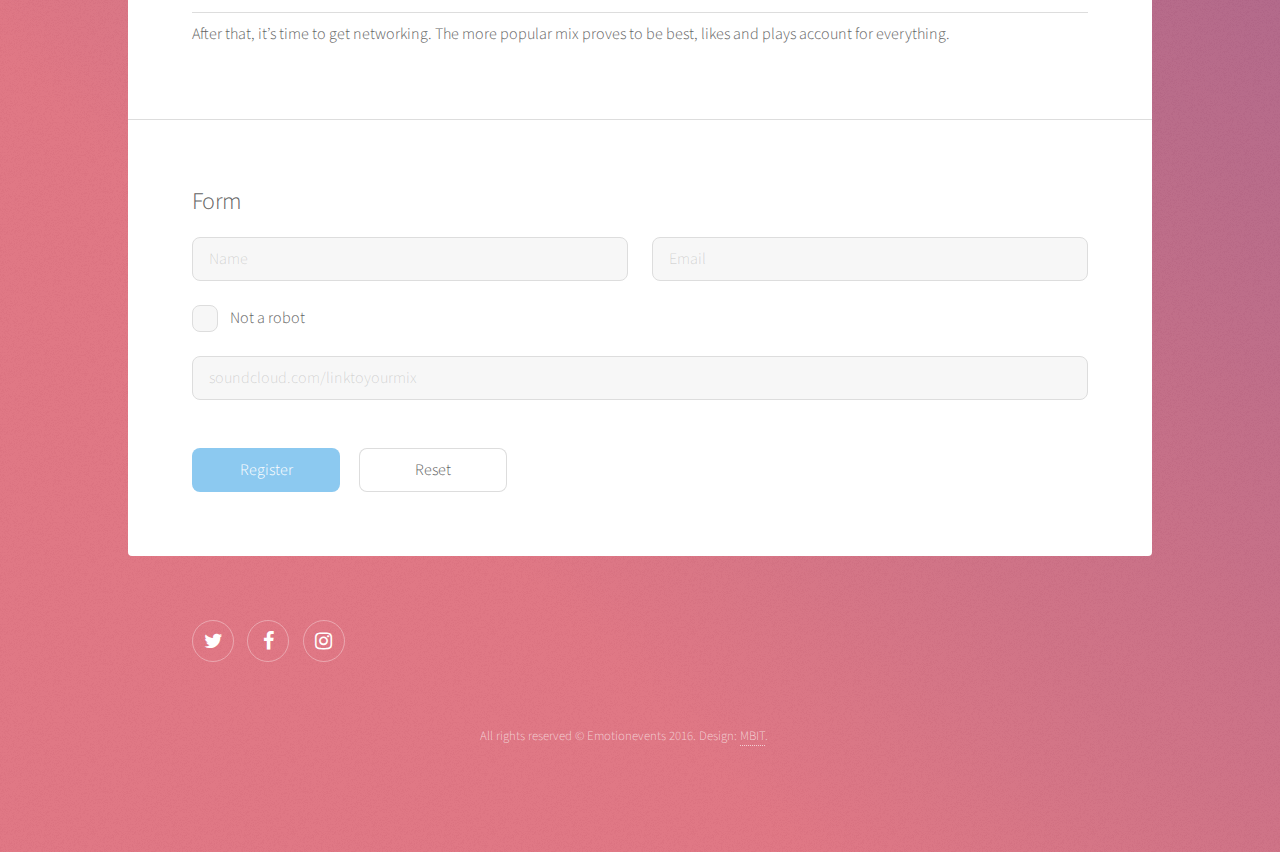
==== commit c98b4ee5: "1" ====
--- a/index.html
+++ b/index.html
@@ -57,18 +57,18 @@
 								</header>
 								<ul class="features">
 									<li>
-										<span class="image"><img src="images/pic01.jpg" alt="" /></span>
-										<!-- <h3>Ipsum consequat</h3>
+										<span class="image"><img src="images/vzorov.jpg" alt="" /></span>
+										<h3>Vzorov</h3><!-- 
 										<p>Sed lorem amet ipsum dolor et amet nullam consequat a feugiat consequat tempus veroeros sed consequat.</p>
 									</li> -->
 									<li>
 										<span class="image"><img src="images/pic01.jpg" alt="" /></span>
-										<!-- <h3>Amed sed feugiat</h3>
+										<h3>Soon</h3><!-- 
 										<p>Sed lorem amet ipsum dolor et amet nullam consequat a feugiat consequat tempus veroeros sed consequat.</p> -->
 									</li>
 									<li>
 										<span class="image"><img src="images/pic01.jpg" alt="" /></span>
-										<!-- <h3>Dolor nullam</h3>
+										<h3>Soon</h3><!-- 
 										<p>Sed lorem amet ipsum dolor et amet nullam consequat a feugiat consequat tempus veroeros sed consequat.</p> -->
 									</li>
 								</ul>
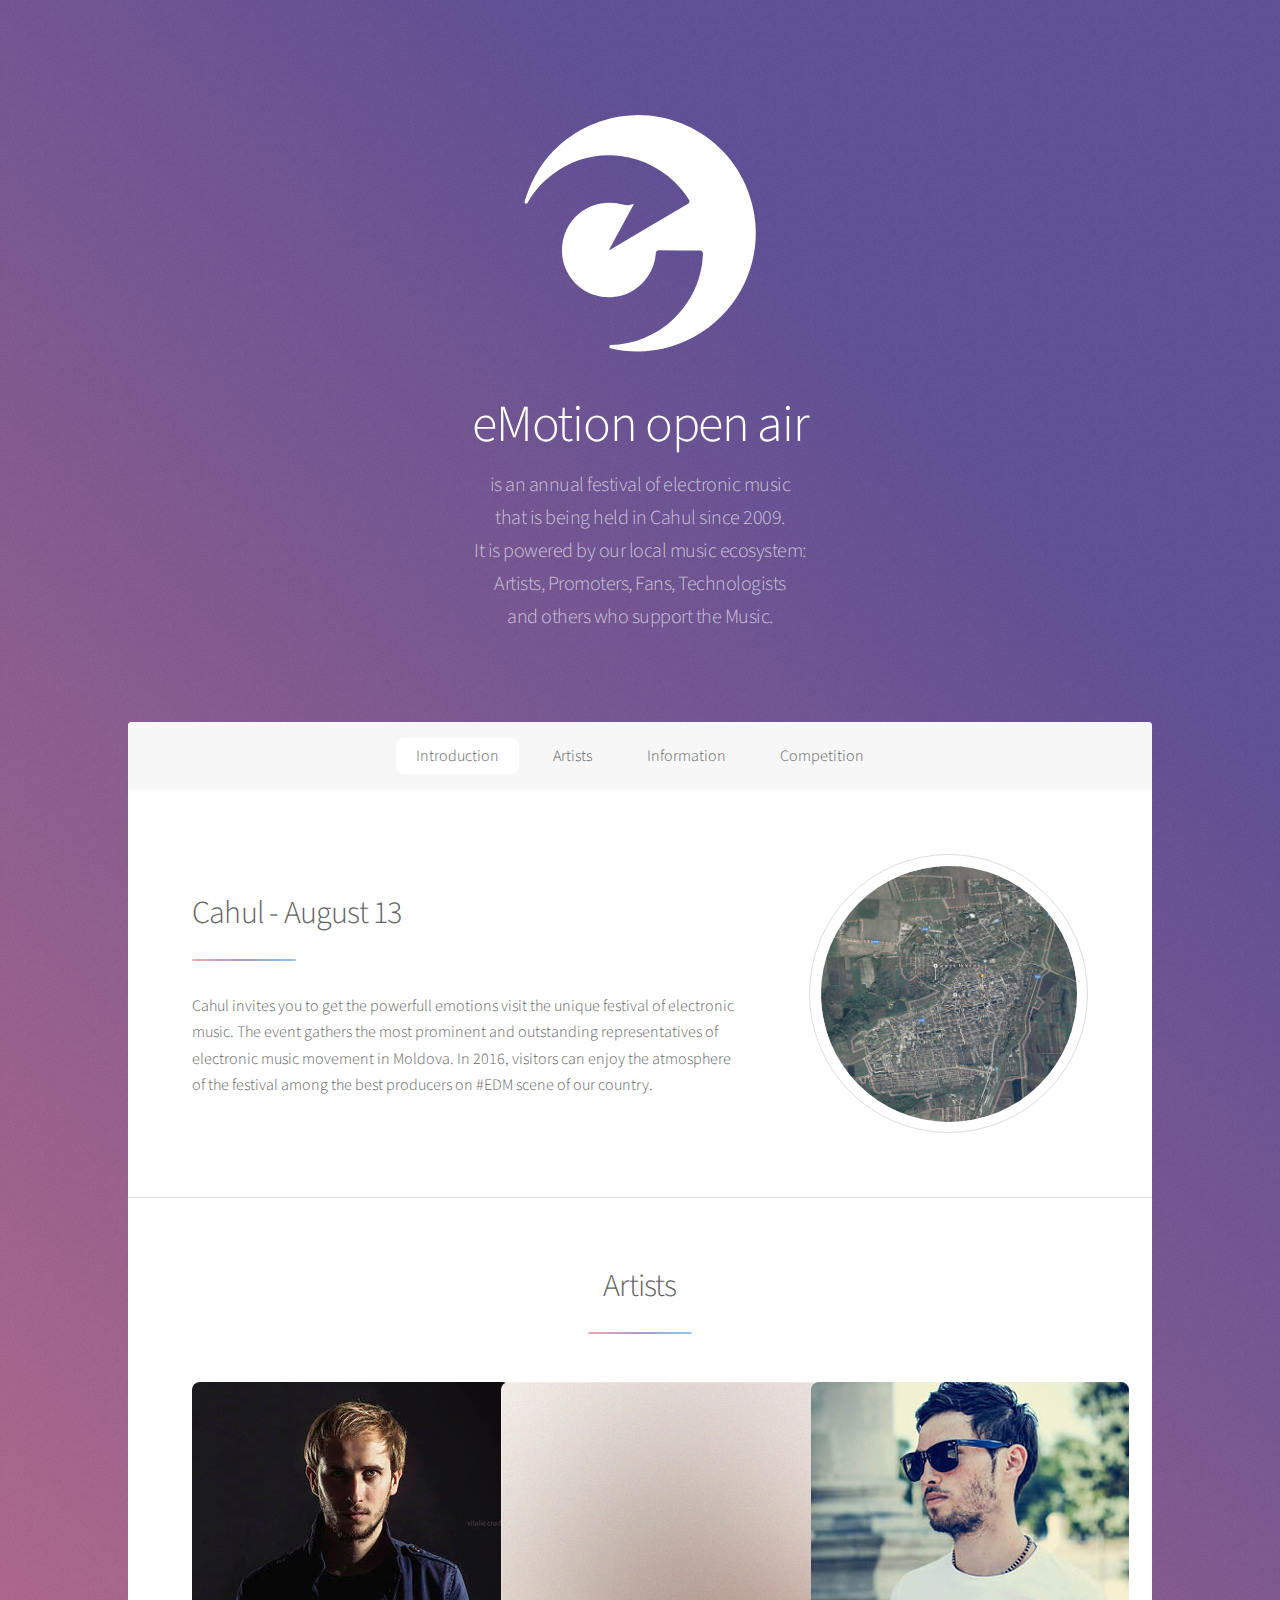
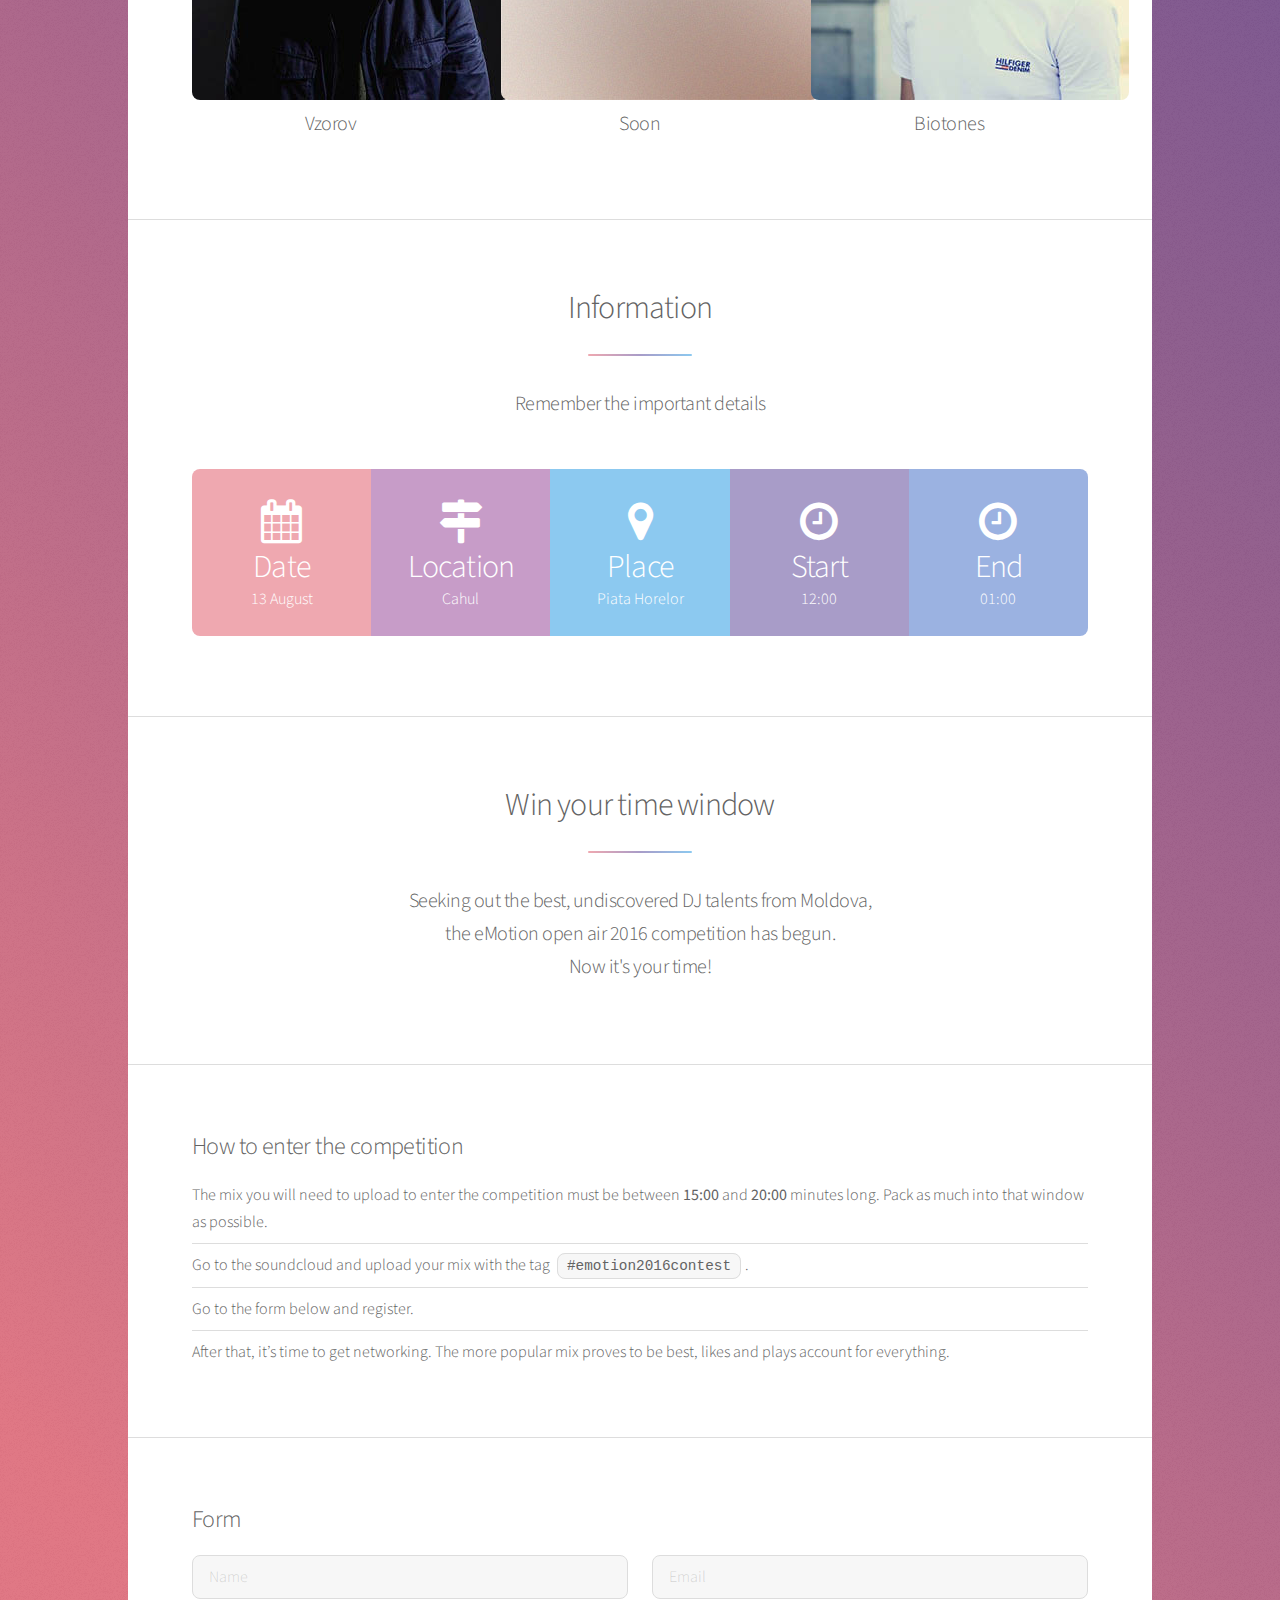
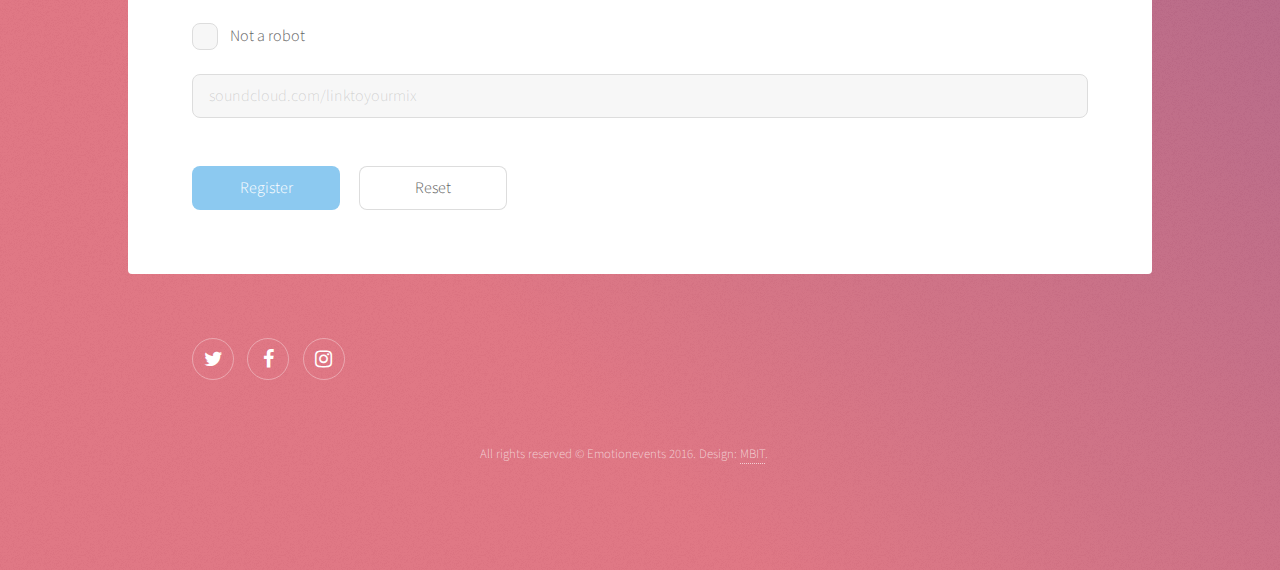
==== commit 05e8e521: "1" ====
--- a/index.html
+++ b/index.html
@@ -67,8 +67,8 @@
 										<p>Sed lorem amet ipsum dolor et amet nullam consequat a feugiat consequat tempus veroeros sed consequat.</p> -->
 									</li>
 									<li>
-										<span class="image"><img src="images/pic01.jpg" alt="" /></span>
-										<h3>Soon</h3><!-- 
+										<span class="image"><img src="images/biotones.jpg" alt="" /></span>
+										<h3>Biotones</h3><!-- 
 										<p>Sed lorem amet ipsum dolor et amet nullam consequat a feugiat consequat tempus veroeros sed consequat.</p> -->
 									</li>
 								</ul>
